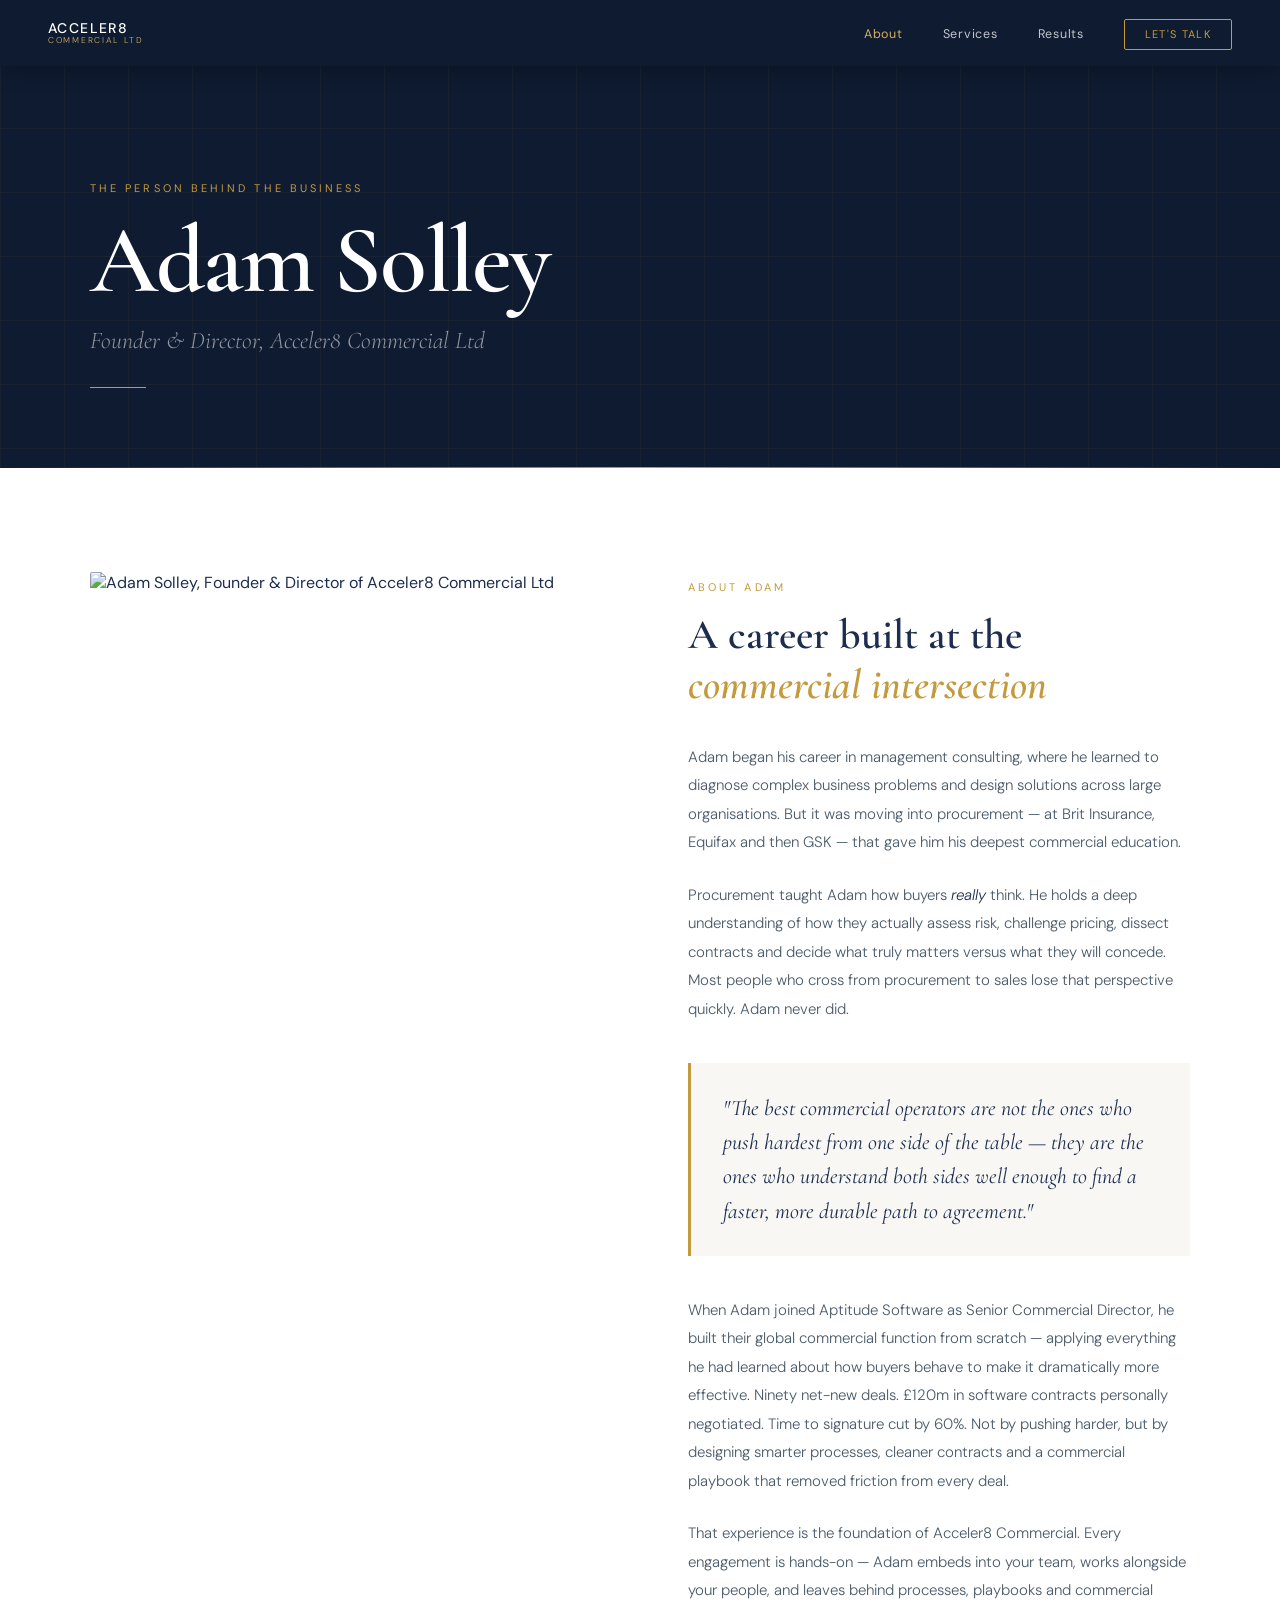
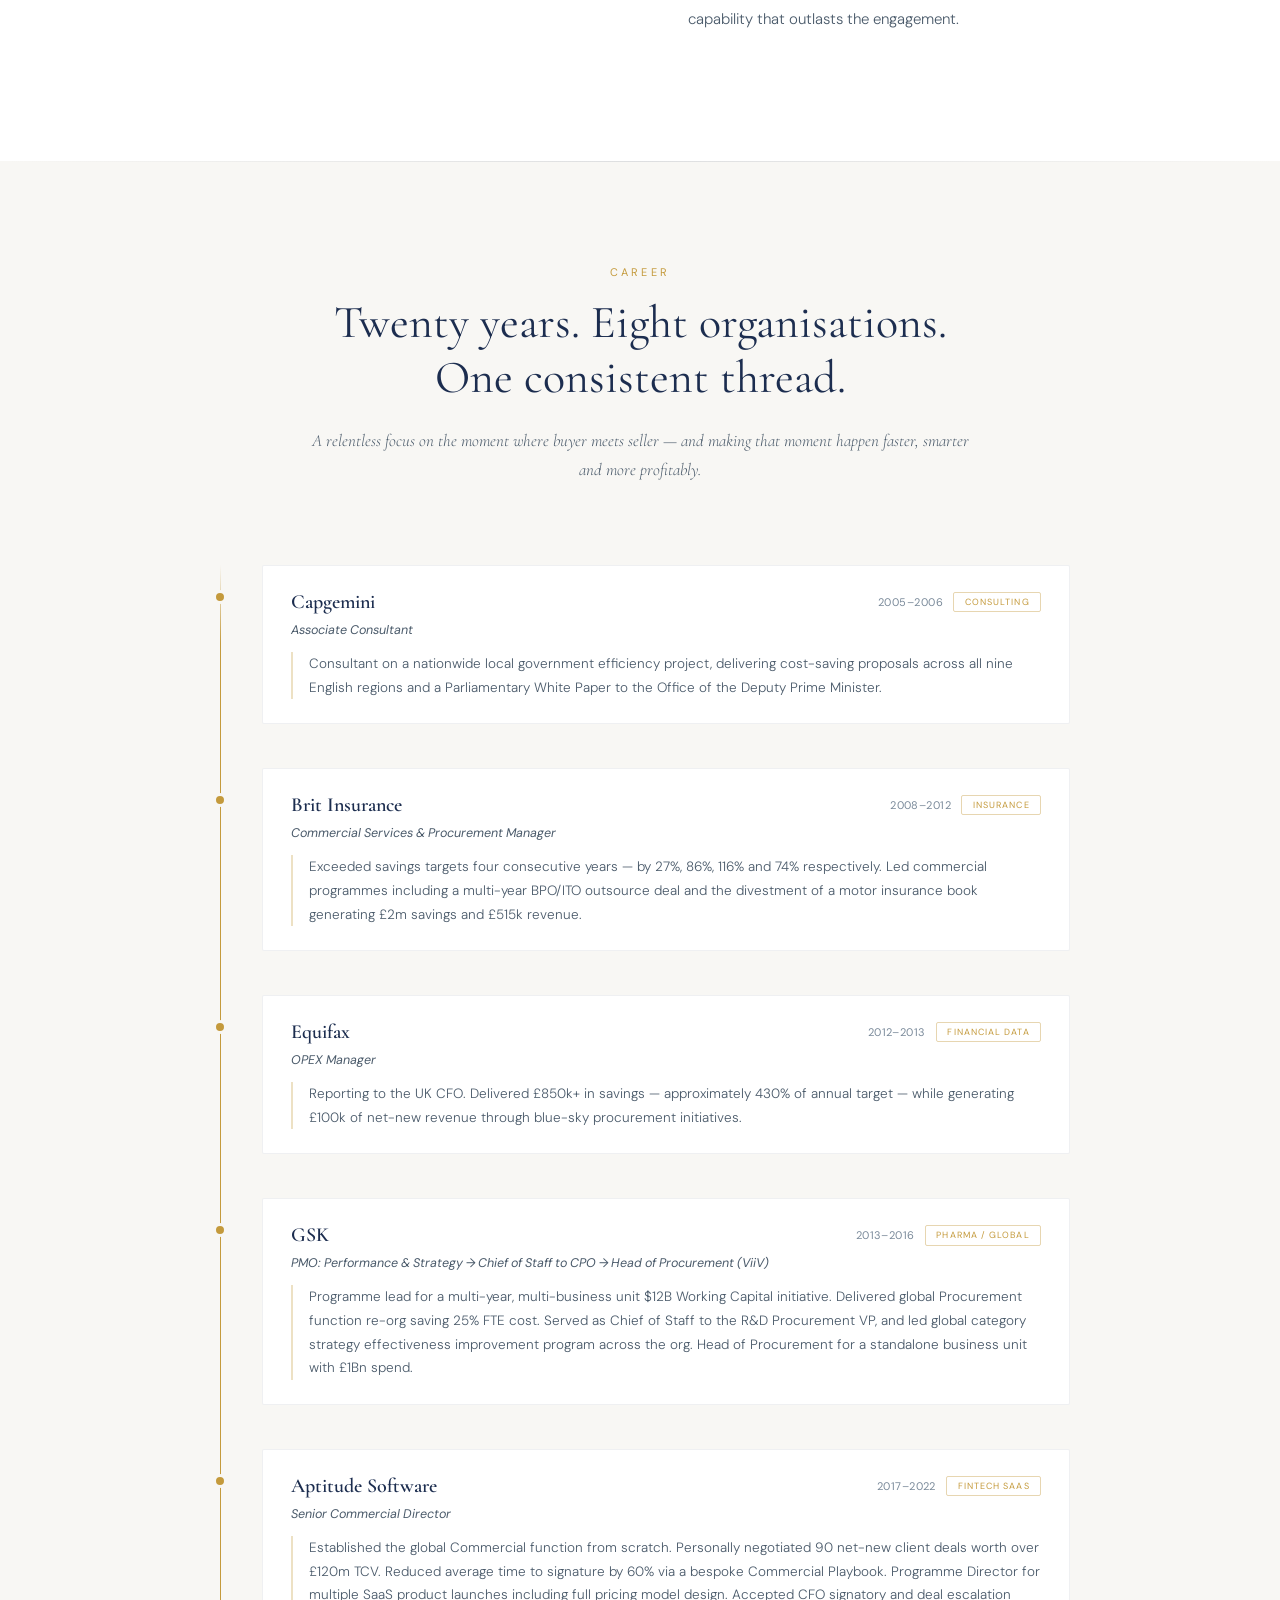
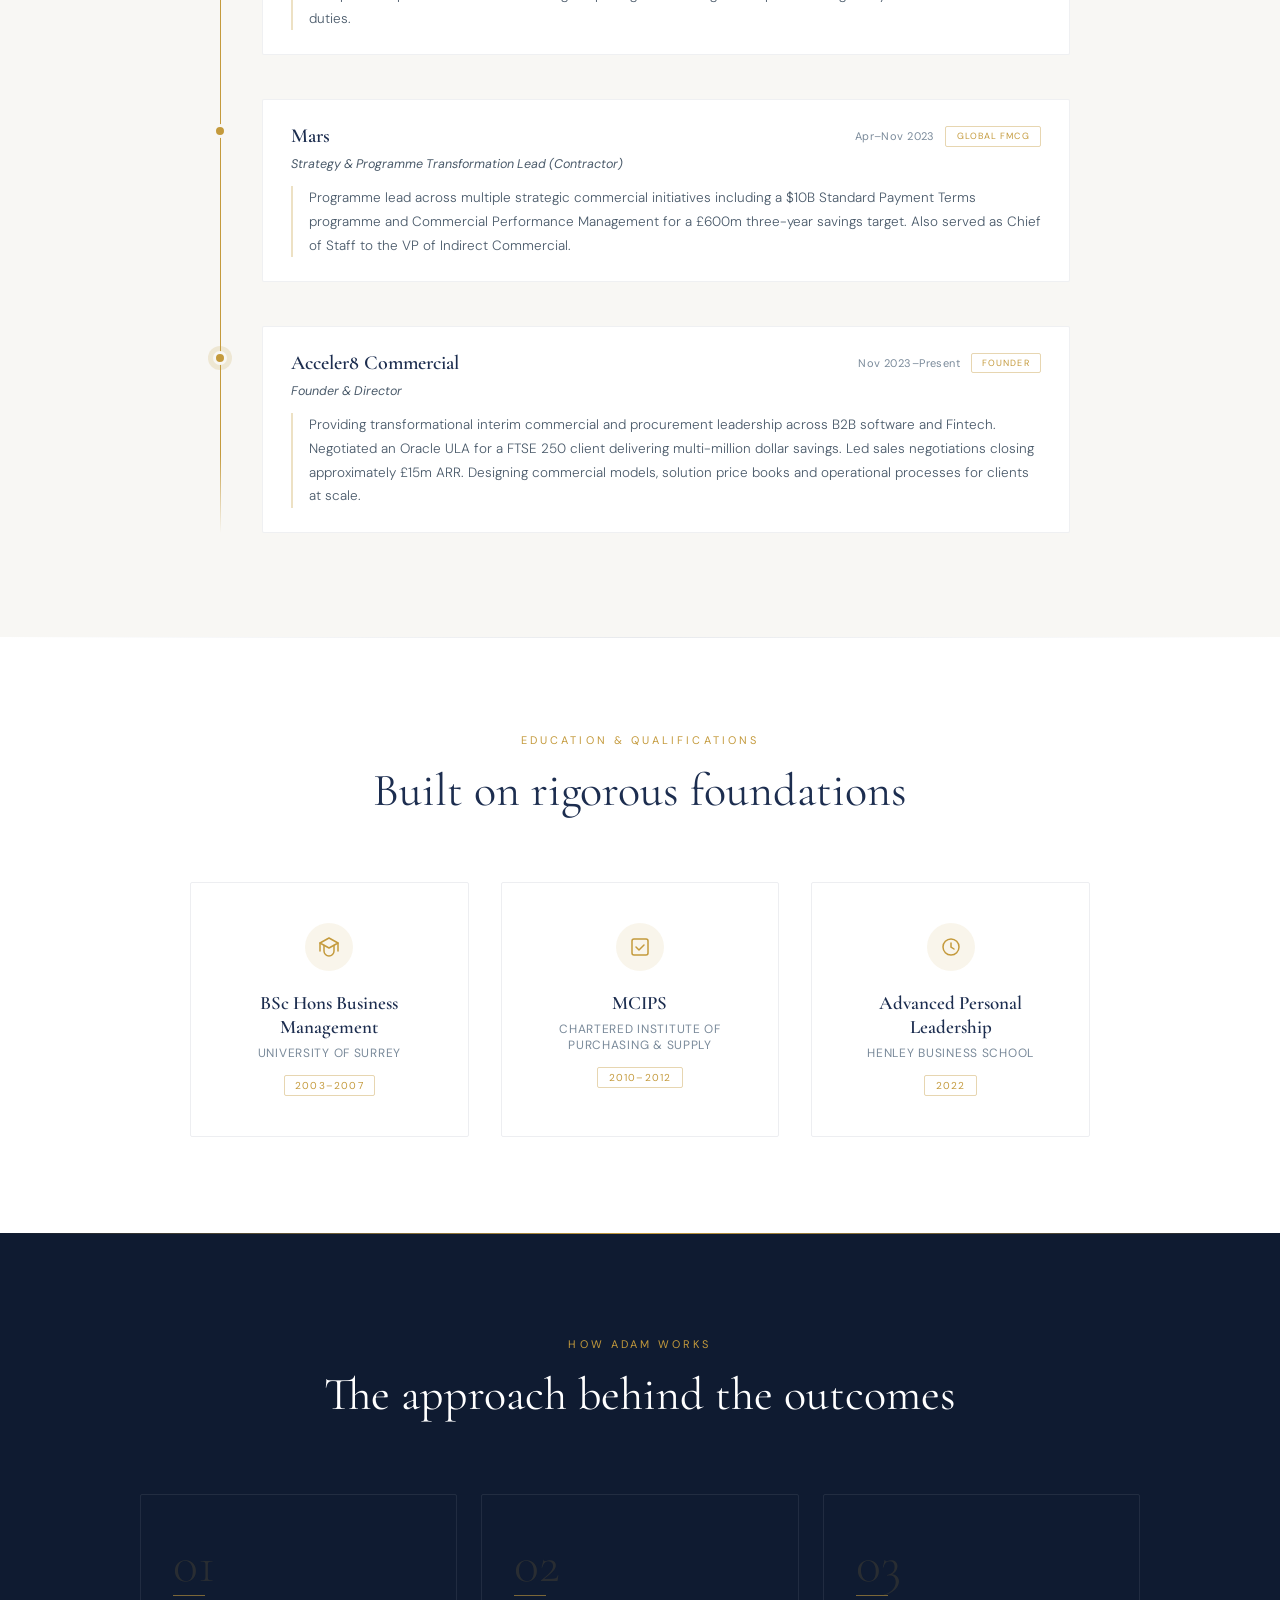
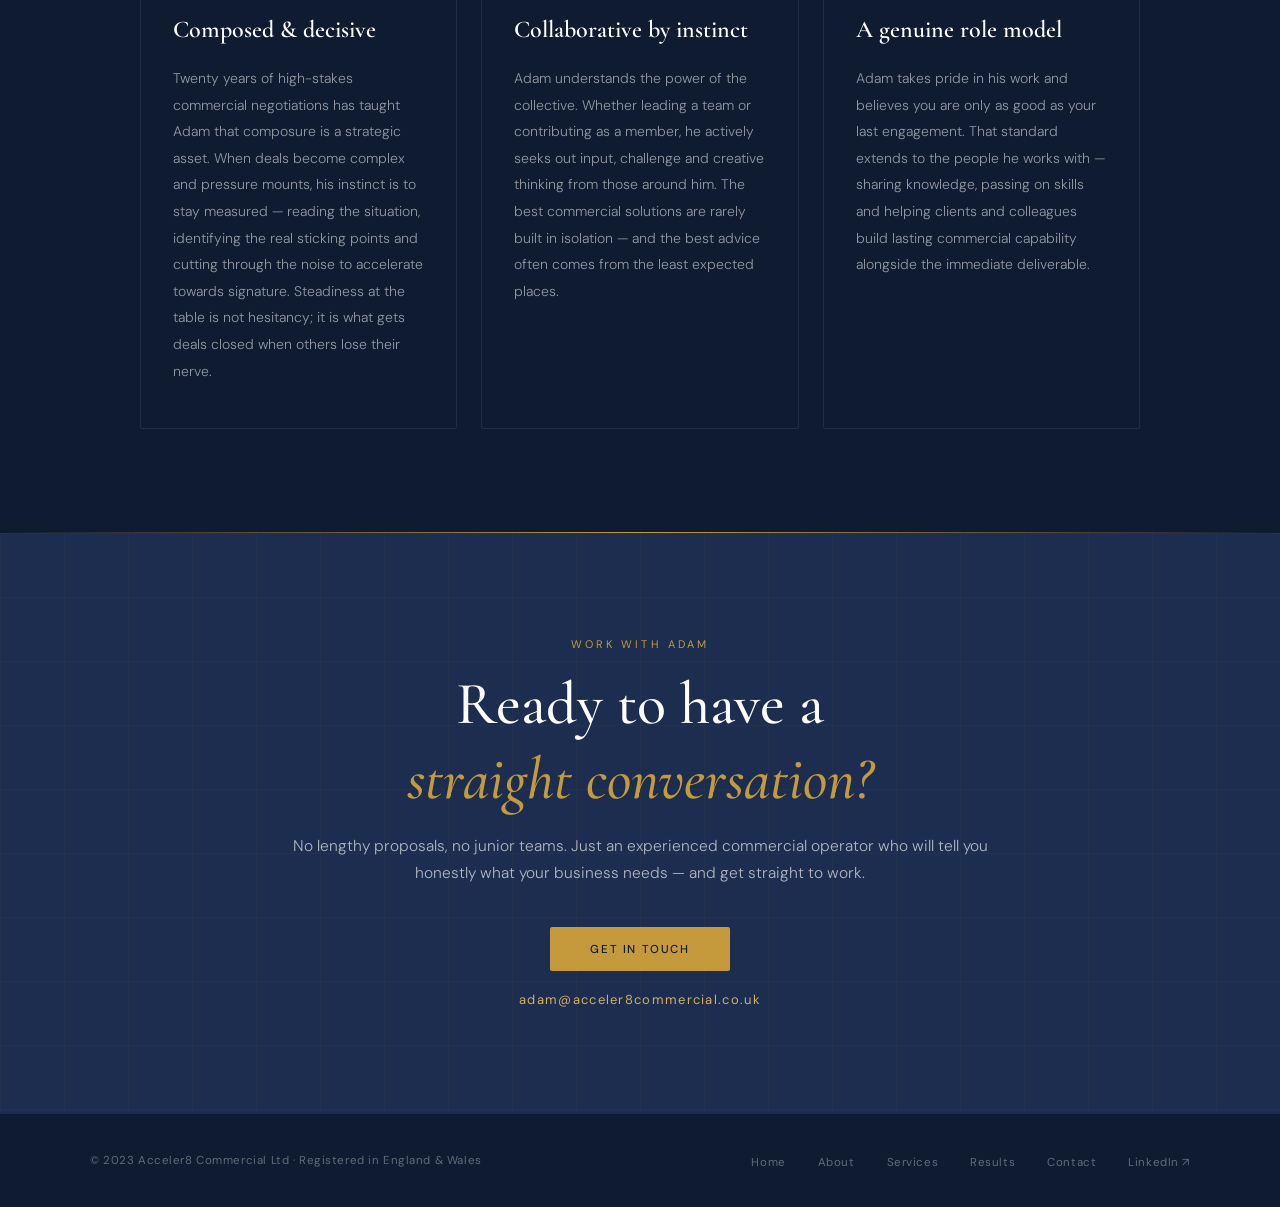
==== about.html @ 42abe29d "Rename about[1].html to about.html" ====
<!DOCTYPE html>
<html lang="en">
<head>
<meta charset="UTF-8">
<meta name="viewport" content="width=device-width, initial-scale=1.0">
<title>About — Acceler8 Commercial Ltd</title>
<link href="https://fonts.googleapis.com/css2?family=Cormorant+Garamond:ital,wght@0,300;0,400;0,500;0,600;0,700;1,300;1,400;1,600&family=DM+Sans:opsz,wght@9..40,300;9..40,400;9..40,500&display=swap" rel="stylesheet">
<style>
*,*::before,*::after{box-sizing:border-box;margin:0;padding:0}
:root{--navy:#1C2D4F;--navy-deep:#0F1B31;--gold:#C49A3C;--gold-light:#D4AF62;--cream:#F8F7F4;--text-mid:#4A5A6A;--text-light:#7A8A9A;}
html{scroll-behavior:smooth}
body{font-family:'DM Sans',sans-serif;background:var(--cream);color:var(--navy);overflow-x:hidden}
nav{position:fixed;top:0;left:0;right:0;z-index:100;padding:1.25rem 3rem;display:flex;align-items:center;justify-content:space-between;background:var(--navy-deep);box-shadow:0 1px 24px rgba(0,0,0,.35)}
.nav-logo{display:flex;align-items:center;gap:10px;text-decoration:none}
.nav-logo-text{display:flex;flex-direction:column;line-height:1.15}
.nav-logo-main{font-size:14px;font-weight:500;color:#fff;letter-spacing:.1em;text-transform:uppercase}
.nav-logo-sub{font-size:8.5px;font-weight:300;color:var(--gold-light);letter-spacing:.2em;text-transform:uppercase}
.nav-links{display:flex;align-items:center;gap:2.5rem;list-style:none}
.nav-links a{text-decoration:none;color:rgba(255,255,255,.75);font-size:12.5px;letter-spacing:.06em;transition:color .2s}
.nav-links a:hover,.nav-links a.active{color:var(--gold-light)}
.nav-cta{padding:.45rem 1.25rem;border:1px solid var(--gold);color:var(--gold)!important;border-radius:2px;font-size:11px!important;letter-spacing:.12em!important;text-transform:uppercase;transition:background .2s,color .2s!important}
.nav-cta:hover{background:var(--gold)!important;color:var(--navy-deep)!important}
.logo-svg{width:44px;height:44px}
#hero{min-height:52vh;background:var(--navy-deep);display:flex;align-items:flex-end;padding:7rem 3rem 5rem;position:relative;overflow:hidden}
#hero::before{content:'';position:absolute;inset:0;background-image:linear-gradient(rgba(196,154,60,.05) 1px,transparent 1px),linear-gradient(90deg,rgba(196,154,60,.05) 1px,transparent 1px);background-size:64px 64px}
#hero::after{content:'';position:absolute;bottom:0;left:0;right:0;height:1px;background:linear-gradient(90deg,transparent,var(--gold),transparent)}
.hero-inner{max-width:1100px;margin:0 auto;width:100%;position:relative;z-index:1}
.hero-eyebrow{font-size:11px;letter-spacing:.28em;text-transform:uppercase;color:var(--gold);margin-bottom:1.25rem;display:block;opacity:0;animation:fadeUp .7s .2s ease forwards}
.hero-name{font-family:'Cormorant Garamond',serif;font-size:clamp(52px,8vw,96px);font-weight:600;line-height:.95;color:#fff;letter-spacing:-.02em;margin-bottom:1.25rem;opacity:0;animation:fadeUp .7s .35s ease forwards;white-space:nowrap}
.hero-title{font-family:'Cormorant Garamond',serif;font-size:clamp(18px,2.2vw,24px);font-weight:300;font-style:italic;color:rgba(255,255,255,.55);opacity:0;animation:fadeUp .7s .5s ease forwards}
.hero-rule{width:56px;height:1px;background:var(--gold);margin-top:2rem;opacity:0;animation:fadeUp .7s .65s ease forwards}
#story{background:#fff;padding:6.5rem 3rem}
.story-wrap{max-width:1100px;margin:0 auto;display:grid;grid-template-columns:1fr 1fr;gap:6rem;align-items:start}
.photo-block{position:sticky;top:7rem}
.photo-placeholder{width:100%;aspect-ratio:3/4;background:var(--navy);border-radius:2px;display:flex;flex-direction:column;align-items:center;justify-content:center;gap:1rem;position:relative;overflow:hidden}
.photo-placeholder::before{content:'';position:absolute;inset:0;background-image:linear-gradient(rgba(196,154,60,.06) 1px,transparent 1px),linear-gradient(90deg,rgba(196,154,60,.06) 1px,transparent 1px);background-size:32px 32px}
.photo-icon{width:72px;height:72px;border-radius:50%;border:2px solid rgba(196,154,60,.4);display:flex;align-items:center;justify-content:center;position:relative;z-index:1}
.photo-icon svg{opacity:.5}
.photo-label{font-size:11px;letter-spacing:.2em;text-transform:uppercase;color:rgba(255,255,255,.3);position:relative;z-index:1}
.photo-caption{position:absolute;bottom:1.5rem;left:1.5rem;right:1.5rem;z-index:1}
.photo-caption-name{font-family:'Cormorant Garamond',serif;font-size:20px;font-weight:600;color:rgba(255,255,255,.8);display:block}
.photo-caption-role{font-size:10px;letter-spacing:.18em;text-transform:uppercase;color:var(--gold-light);opacity:.7}
.story-content{padding-top:.5rem}
.section-eye{display:block;font-size:11px;font-weight:400;letter-spacing:.28em;text-transform:uppercase;color:var(--gold);margin-bottom:1rem}
.story-h{font-family:'Cormorant Garamond',serif;font-size:clamp(28px,3.5vw,42px);font-weight:600;color:var(--navy);line-height:1.2;margin-bottom:2rem}
.story-h em{font-style:italic;color:var(--gold)}
.story-p{font-size:15px;line-height:1.9;color:var(--text-mid);font-weight:300;margin-bottom:1.5rem}
.story-p strong{color:var(--navy);font-weight:500}
.story-p em{color:var(--navy);font-style:italic}
.story-pull{margin:2.5rem 0;padding:1.75rem 2rem;border-left:3px solid var(--gold);background:var(--cream)}
.story-pull p{font-family:'Cormorant Garamond',serif;font-size:22px;font-weight:400;font-style:italic;color:var(--navy);line-height:1.55}
#timeline{background:var(--cream);padding:6.5rem 3rem;position:relative}
#timeline::before{content:'';position:absolute;top:0;left:0;right:0;height:1px;background:linear-gradient(90deg,transparent,rgba(28,45,79,.12),transparent)}
.timeline-header{text-align:center;max-width:680px;margin:0 auto 5rem}
.section-h-dark{font-family:'Cormorant Garamond',serif;font-size:clamp(28px,4vw,46px);font-weight:400;color:var(--navy);line-height:1.2;margin-top:.5rem}
.timeline-sub{font-size:17px;font-weight:300;color:var(--text-mid);line-height:1.75;margin-top:1.25rem;font-family:'Cormorant Garamond',serif;font-style:italic}
.timeline-wrap{max-width:860px;margin:0 auto;position:relative}
.timeline-line{position:absolute;left:10px;top:0;bottom:0;width:1px;background:linear-gradient(to bottom,transparent,var(--gold) 5%,var(--gold) 95%,transparent)}
.tl-entry{display:flex;gap:2rem;margin-bottom:2.75rem;position:relative}
.tl-entry:last-child{margin-bottom:0}
.tl-left{flex-shrink:0;width:20px;display:flex;align-items:flex-start;justify-content:center;padding-top:1.55rem}
.tl-dot{width:14px;height:14px;border-radius:50%;background:var(--gold);border:3px solid var(--cream);z-index:1;position:relative;flex-shrink:0}
.tl-dot.current{box-shadow:0 0 0 5px rgba(196,154,60,.18)}
.tl-right{flex:1;background:#fff;padding:1.5rem 1.75rem;border-radius:2px;border:1px solid rgba(28,45,79,.07);transition:border-color .3s,transform .3s}
.tl-right:hover{border-color:rgba(196,154,60,.3);transform:translateX(4px)}
.tl-company{display:flex;align-items:center;justify-content:space-between;margin-bottom:.5rem;flex-wrap:wrap;gap:.5rem}
.tl-company-name{font-family:'Cormorant Garamond',serif;font-size:20px;font-weight:600;color:var(--navy)}
.tl-meta{display:flex;align-items:center;gap:.65rem;flex-wrap:wrap}
.tl-year{font-size:11px;color:var(--text-light);letter-spacing:.04em}
.tl-badge{font-size:9px;letter-spacing:.12em;text-transform:uppercase;color:var(--gold);border:1px solid rgba(196,154,60,.4);padding:.2rem .65rem;border-radius:2px}
.tl-role{font-size:12.5px;color:var(--text-mid);margin-bottom:.875rem;font-style:italic}
.tl-achievement{font-size:13.5px;line-height:1.75;color:var(--text-mid);font-weight:300;padding-left:1rem;border-left:2px solid rgba(196,154,60,.3)}
#credentials{background:#fff;padding:6rem 3rem;position:relative}
#credentials::before{content:'';position:absolute;top:0;left:0;right:0;height:1px;background:linear-gradient(90deg,transparent,rgba(28,45,79,.1),transparent)}
.creds-header{text-align:center;margin-bottom:4rem}
.creds-grid{max-width:900px;margin:0 auto;display:grid;grid-template-columns:repeat(3,1fr);gap:2rem}
.cred-card{text-align:center;padding:2.5rem 1.75rem;border:1px solid rgba(28,45,79,.08);border-radius:2px;transition:border-color .3s,transform .3s}
.cred-card:hover{border-color:rgba(196,154,60,.3);transform:translateY(-3px)}
.cred-icon{width:48px;height:48px;border-radius:50%;background:rgba(196,154,60,.1);display:flex;align-items:center;justify-content:center;margin:0 auto 1.25rem}
.cred-qual{font-family:'Cormorant Garamond',serif;font-size:19px;font-weight:600;color:var(--navy);margin-bottom:.4rem;line-height:1.25}
.cred-inst{font-size:12px;letter-spacing:.06em;color:var(--text-light);text-transform:uppercase;margin-bottom:.75rem}
.cred-year{display:inline-block;font-size:10px;letter-spacing:.12em;color:var(--gold);border:1px solid rgba(196,154,60,.4);padding:.2rem .65rem;border-radius:2px;text-transform:uppercase}
#style{background:var(--navy-deep);padding:6.5rem 3rem;position:relative}
#style::before,#style::after{content:'';position:absolute;left:0;right:0;height:1px;background:linear-gradient(90deg,transparent,var(--gold),transparent)}
#style::before{top:0}#style::after{bottom:0}
.style-header{text-align:center;margin-bottom:4.5rem}
.section-h-light{font-family:'Cormorant Garamond',serif;font-size:clamp(28px,4vw,46px);font-weight:400;color:#fff;line-height:1.2;margin-top:.5rem}
.style-grid{max-width:1000px;margin:0 auto;display:grid;grid-template-columns:repeat(3,1fr);gap:1.5rem}
.style-card{padding:2.75rem 2rem;border:1px solid rgba(255,255,255,.08);border-radius:2px;transition:border-color .3s,background .3s}
.style-card:hover{border-color:rgba(196,154,60,.3);background:rgba(255,255,255,.02)}
.style-num{font-family:'Cormorant Garamond',serif;font-size:52px;font-weight:300;color:rgba(196,154,60,.15);line-height:1;margin-bottom:.25rem}
.style-title{font-family:'Cormorant Garamond',serif;font-size:24px;font-weight:600;color:#fff;margin-bottom:1.25rem;line-height:1.2}
.style-body{font-size:14px;line-height:1.9;color:rgba(255,255,255,.55);font-weight:300}
.style-rule{width:32px;height:1px;background:var(--gold);margin-bottom:1.25rem;opacity:.6}
#cta{background:var(--navy);padding:6.5rem 3rem;text-align:center;position:relative;overflow:hidden}
#cta::before{content:'';position:absolute;inset:0;background-image:linear-gradient(rgba(196,154,60,.04) 1px,transparent 1px),linear-gradient(90deg,rgba(196,154,60,.04) 1px,transparent 1px);background-size:64px 64px}
.cta-inner{position:relative;z-index:1;max-width:700px;margin:0 auto}
.cta-h{font-family:'Cormorant Garamond',serif;font-size:clamp(34px,5vw,60px);font-weight:500;color:#fff;line-height:1.25;margin-bottom:1rem}
.cta-h em{font-style:italic;color:var(--gold)}
.cta-p{font-size:15.5px;font-weight:300;color:rgba(255,255,255,.65);line-height:1.75;margin-bottom:2.5rem}
.btn-gold{display:inline-block;padding:.9rem 2.5rem;background:var(--gold);color:var(--navy-deep);text-decoration:none;font-size:11.5px;font-weight:500;letter-spacing:.14em;text-transform:uppercase;border-radius:2px;transition:background .2s,transform .2s}
.btn-gold:hover{background:var(--gold-light);transform:translateY(-2px)}
.cta-email{display:inline-block;font-size:13px;letter-spacing:.1em;color:var(--gold-light);text-decoration:none;margin-top:1.25rem;transition:color .2s}
.cta-email:hover{color:#fff}
footer{background:var(--navy-deep);padding:2.25rem 3rem;border-top:1px solid rgba(255,255,255,.07)}
.footer-in{max-width:1100px;margin:0 auto;display:flex;align-items:center;justify-content:space-between;flex-wrap:wrap;gap:1rem}

/* Mobile Responsive */
@media(max-width:768px){
  nav{padding:1rem 1.5rem}
  .nav-logo-text{display:none}
  .nav-links{gap:1rem}
  .nav-links a{font-size:11px}
  .hero-inner{grid-template-columns:1fr;gap:2rem;padding:1.5rem}
  .hero-h{font-size:clamp(28px,5vw,48px)}
  .photo-block{position:static;margin-bottom:2rem}
  .story-section{padding:1.5rem}
  .story-h{font-size:24px}
  .story-p{font-size:14px;line-height:1.6}
  .timeline{padding:1.5rem}
  .tl-item{padding-left:1.5rem;margin-bottom:1.5rem}
  .tl-date{font-size:12px}
  .tl-company{font-size:16px}
  .tl-role{font-size:13px}
  .tl-achievement{font-size:13px}
  .style-grid{grid-template-columns:1fr;gap:2rem;padding:1.5rem}
  .style-item{padding:1.5rem}
  .style-h3{font-size:16px}
  .style-p{font-size:13px}
  .cta-inner{padding:2rem 1.5rem}
  .cta-h{font-size:clamp(24px,5vw,42px)}
  .cta-p{font-size:14px}
  .btn-gold{padding:0.9rem 1.8rem;font-size:12px}
}
.footer-copy{font-size:11.5px;color:rgba(255,255,255,.35);letter-spacing:.05em}
.footer-links{display:flex;gap:2rem;list-style:none}
.footer-links a{font-size:11.5px;color:rgba(255,255,255,.35);text-decoration:none;letter-spacing:.05em;transition:color .2s}
.footer-links a:hover{color:var(--gold-light)}
@keyframes fadeUp{from{opacity:0;transform:translateY(22px)}to{opacity:1;transform:translateY(0)}}
.reveal{opacity:0;transform:translateY(26px);transition:opacity .75s ease,transform .75s ease}
.reveal.in{opacity:1;transform:translateY(0)}
.d1{transition-delay:.1s}.d2{transition-delay:.2s}.d3{transition-delay:.3s}.d4{transition-delay:.4s}
</style>
</head>
<body>
<nav>
  <a href="index.html" class="nav-logo">
    
    <span class="nav-logo-text">
      <span class="nav-logo-main">Acceler8</span>
      <span class="nav-logo-sub">Commercial Ltd</span>
    </span>
  </a>
  <ul class="nav-links">
    <li><a href="about.html" class="active">About</a></li>
    <li><a href="services.html">Services</a></li>
    <li><a href="results.html">Results</a></li>
    <li><a href="contact.html" class="nav-cta">Let's Talk</a></li>
  </ul>
</nav>

<section id="hero">
  <div class="hero-inner">
    <span class="hero-eyebrow">The person behind the business</span>
    <h1 class="hero-name">Adam Solley</h1>
    <p class="hero-title">Founder &amp; Director, Acceler8 Commercial Ltd</p>
    <div class="hero-rule"></div>
  </div>
</section>

<section id="story">
  <div class="story-wrap">
    <div class="photo-block reveal">
      <img src="adam-solley-headshot.jpg" alt="Adam Solley, Founder & Director of Acceler8 Commercial Ltd" style="width:100%;aspect-ratio:3/4;object-fit:cover;border-radius:2px;display:block;">
    </div>
    <div class="story-content">
      <span class="section-eye reveal">About Adam</span>
      <h2 class="story-h reveal d1">A career built at the<br><em>commercial intersection</em></h2>
      <p class="story-p reveal d2">Adam began his career in management consulting, where he learned to diagnose complex business problems and design solutions across large organisations. But it was moving into procurement — at Brit Insurance, Equifax and then GSK — that gave him his deepest commercial education.</p>
      <p class="story-p reveal d2">Procurement taught Adam how buyers <em>really</em> think. He holds a deep understanding of how they actually assess risk, challenge pricing, dissect contracts and decide what truly matters versus what they will concede. Most people who cross from procurement to sales lose that perspective quickly. Adam never did.</p>
      <div class="story-pull reveal d3">
        <p>"The best commercial operators are not the ones who push hardest from one side of the table — they are the ones who understand both sides well enough to find a faster, more durable path to agreement."</p>
      </div>
      <p class="story-p reveal d3">When Adam joined Aptitude Software as Senior Commercial Director, he built their global commercial function from scratch — applying everything he had learned about how buyers behave to make it dramatically more effective. Ninety net-new deals. £120m in software contracts personally negotiated. Time to signature cut by 60%. Not by pushing harder, but by designing smarter processes, cleaner contracts and a commercial playbook that removed friction from every deal.</p>
      <p class="story-p reveal d3">That experience is the foundation of Acceler8 Commercial. Every engagement is hands-on — Adam embeds into your team, works alongside your people, and leaves behind processes, playbooks and commercial capability that outlasts the engagement.</p>
    </div>
  </div>
</section>

<section id="timeline">
  <div class="timeline-header">
    <span class="section-eye reveal">Career</span>
    <h2 class="section-h-dark reveal d1">Twenty years. Eight organisations.<br>One consistent thread.</h2>
    <p class="timeline-sub reveal d2">A relentless focus on the moment where buyer meets seller — and making that moment happen faster, smarter and more profitably.</p>
  </div>
  <div class="timeline-wrap">
    <div class="timeline-line"></div>

    <div class="tl-entry reveal">
      <div class="tl-left"><div class="tl-dot"></div></div>
      <div class="tl-right">
        <div class="tl-company"><span class="tl-company-name">Capgemini</span><div class="tl-meta"><span class="tl-year">2005–2006</span><span class="tl-badge">Consulting</span></div></div>
        <p class="tl-role">Associate Consultant</p>
        <p class="tl-achievement">Consultant on a nationwide local government efficiency project, delivering cost-saving proposals across all nine English regions and a Parliamentary White Paper to the Office of the Deputy Prime Minister.</p>
      </div>
    </div>

    <div class="tl-entry reveal d1">
      <div class="tl-left"><div class="tl-dot"></div></div>
      <div class="tl-right">
        <div class="tl-company"><span class="tl-company-name">Brit Insurance</span><div class="tl-meta"><span class="tl-year">2008–2012</span><span class="tl-badge">Insurance</span></div></div>
        <p class="tl-role">Commercial Services &amp; Procurement Manager</p>
        <p class="tl-achievement">Exceeded savings targets four consecutive years — by 27%, 86%, 116% and 74% respectively. Led commercial programmes including a multi-year BPO/ITO outsource deal and the divestment of a motor insurance book generating £2m savings and £515k revenue.</p>
      </div>
    </div>

    <div class="tl-entry reveal d2">
      <div class="tl-left"><div class="tl-dot"></div></div>
      <div class="tl-right">
        <div class="tl-company"><span class="tl-company-name">Equifax</span><div class="tl-meta"><span class="tl-year">2012–2013</span><span class="tl-badge">Financial Data</span></div></div>
        <p class="tl-role">OPEX Manager</p>
        <p class="tl-achievement">Reporting to the UK CFO. Delivered £850k+ in savings — approximately 430% of annual target — while generating £100k of net-new revenue through blue-sky procurement initiatives.</p>
      </div>
    </div>

    <div class="tl-entry reveal d1">
      <div class="tl-left"><div class="tl-dot"></div></div>
      <div class="tl-right">
        <div class="tl-company"><span class="tl-company-name">GSK</span><div class="tl-meta"><span class="tl-year">2013–2016</span><span class="tl-badge">Pharma / Global</span></div></div>
        <p class="tl-role">PMO: Performance &amp; Strategy → Chief of Staff to CPO → Head of Procurement (ViiV)</p>
        <p class="tl-achievement">Programme lead for a multi-year, multi-business unit $12B Working Capital initiative. Delivered global Procurement function re-org saving 25% FTE cost. Served as Chief of Staff to the R&amp;D Procurement VP, and led global category strategy effectiveness improvement program across the org. Head of Procurement for a standalone business unit with £1Bn spend.</p>
      </div>
    </div>

    <div class="tl-entry reveal d2">
      <div class="tl-left"><div class="tl-dot"></div></div>
      <div class="tl-right">
        <div class="tl-company"><span class="tl-company-name">Aptitude Software</span><div class="tl-meta"><span class="tl-year">2017–2022</span><span class="tl-badge">Fintech SaaS</span></div></div>
        <p class="tl-role">Senior Commercial Director</p>
        <p class="tl-achievement">Established the global Commercial function from scratch. Personally negotiated 90 net-new client deals worth over £120m TCV. Reduced average time to signature by 60% via a bespoke Commercial Playbook. Programme Director for multiple SaaS product launches including full pricing model design. Accepted CFO signatory and deal escalation duties.</p>
      </div>
    </div>

    <div class="tl-entry reveal d1">
      <div class="tl-left"><div class="tl-dot"></div></div>
      <div class="tl-right">
        <div class="tl-company"><span class="tl-company-name">Mars</span><div class="tl-meta"><span class="tl-year">Apr–Nov 2023</span><span class="tl-badge">Global FMCG</span></div></div>
        <p class="tl-role">Strategy &amp; Programme Transformation Lead (Contractor)</p>
        <p class="tl-achievement">Programme lead across multiple strategic commercial initiatives including a $10B Standard Payment Terms programme and Commercial Performance Management for a £600m three-year savings target. Also served as Chief of Staff to the VP of Indirect Commercial.</p>
      </div>
    </div>

    <div class="tl-entry reveal d2">
      <div class="tl-left"><div class="tl-dot current"></div></div>
      <div class="tl-right">
        <div class="tl-company"><span class="tl-company-name">Acceler8 Commercial</span><div class="tl-meta"><span class="tl-year">Nov 2023–Present</span><span class="tl-badge">Founder</span></div></div>
        <p class="tl-role">Founder &amp; Director</p>
        <p class="tl-achievement">Providing transformational interim commercial and procurement leadership across B2B software and Fintech. Negotiated an Oracle ULA for a FTSE 250 client delivering multi-million dollar savings. Led sales negotiations closing approximately £15m ARR. Designing commercial models, solution price books and operational processes for clients at scale.</p>
      </div>
    </div>

  </div>
</section>

<section id="credentials">
  <div class="creds-header">
    <span class="section-eye reveal">Education &amp; Qualifications</span>
    <h2 class="section-h-dark reveal d1">Built on rigorous foundations</h2>
  </div>
  <div class="creds-grid">
    <div class="cred-card reveal">
      <div class="cred-icon"><svg width="22" height="22" viewBox="0 0 22 22" fill="none"><path d="M11 2L2 7l9 5 9-5-9-5z" stroke="#C49A3C" stroke-width="1.5" stroke-linejoin="round"/><path d="M2 7v8M20 7v8" stroke="#C49A3C" stroke-width="1.5" stroke-linecap="round"/><path d="M6 9.5v5.5a5 5 0 0010 0V9.5" stroke="#C49A3C" stroke-width="1.5" stroke-linecap="round"/></svg></div>
      <p class="cred-qual">BSc Hons Business Management</p>
      <p class="cred-inst">University of Surrey</p>
      <span class="cred-year">2003–2007</span>
    </div>
    <div class="cred-card reveal d1">
      <div class="cred-icon"><svg width="22" height="22" viewBox="0 0 22 22" fill="none"><rect x="3" y="3" width="16" height="16" rx="2" stroke="#C49A3C" stroke-width="1.5"/><path d="M7 11l3 3 5-5" stroke="#C49A3C" stroke-width="1.5" stroke-linecap="round" stroke-linejoin="round"/></svg></div>
      <p class="cred-qual">MCIPS</p>
      <p class="cred-inst">Chartered Institute of Purchasing &amp; Supply</p>
      <span class="cred-year">2010–2012</span>
    </div>
    <div class="cred-card reveal d2">
      <div class="cred-icon"><svg width="22" height="22" viewBox="0 0 22 22" fill="none"><circle cx="11" cy="11" r="8" stroke="#C49A3C" stroke-width="1.5"/><path d="M11 7v4l3 2" stroke="#C49A3C" stroke-width="1.5" stroke-linecap="round"/></svg></div>
      <p class="cred-qual">Advanced Personal Leadership</p>
      <p class="cred-inst">Henley Business School</p>
      <span class="cred-year">2022</span>
    </div>
  </div>
</section>

<section id="style">
  <div class="style-header">
    <span class="section-eye reveal">How Adam works</span>
    <h2 class="section-h-light reveal d1">The approach behind the outcomes</h2>
  </div>
  <div class="style-grid">
    <div class="style-card reveal">
      <div class="style-num">01</div>
      <div class="style-rule"></div>
      <h3 class="style-title">Composed &amp; decisive</h3>
      <p class="style-body">Twenty years of high-stakes commercial negotiations has taught Adam that composure is a strategic asset. When deals become complex and pressure mounts, his instinct is to stay measured — reading the situation, identifying the real sticking points and cutting through the noise to accelerate towards signature. Steadiness at the table is not hesitancy; it is what gets deals closed when others lose their nerve.</p>
    </div>
    <div class="style-card reveal d1">
      <div class="style-num">02</div>
      <div class="style-rule"></div>
      <h3 class="style-title">Collaborative by instinct</h3>
      <p class="style-body">Adam understands the power of the collective. Whether leading a team or contributing as a member, he actively seeks out input, challenge and creative thinking from those around him. The best commercial solutions are rarely built in isolation — and the best advice often comes from the least expected places.</p>
    </div>
    <div class="style-card reveal d2">
      <div class="style-num">03</div>
      <div class="style-rule"></div>
      <h3 class="style-title">A genuine role model</h3>
      <p class="style-body">Adam takes pride in his work and believes you are only as good as your last engagement. That standard extends to the people he works with — sharing knowledge, passing on skills and helping clients and colleagues build lasting commercial capability alongside the immediate deliverable.</p>
    </div>
  </div>
</section>

<section id="cta">
  <div class="cta-inner">
    <span class="section-eye reveal">Work with Adam</span>
    <h2 class="cta-h reveal d1">Ready to have a<br><em>straight conversation?</em></h2>
    <p class="cta-p reveal d2">No lengthy proposals, no junior teams. Just an experienced commercial operator who will tell you honestly what your business needs — and get straight to work.</p>
    <a href="contact.html" class="btn-gold reveal d3">Get in Touch</a><br>
    <a href="mailto:adam@acceler8commercial.co.uk" class="cta-email reveal d4">adam@acceler8commercial.co.uk</a>
  </div>
</section>

<footer>
  <div class="footer-in">
    <span class="footer-copy">© 2023 Acceler8 Commercial Ltd · Registered in England &amp; Wales</span>
    <ul class="footer-links">
      <li><a href="index.html">Home</a></li>
      <li><a href="about.html">About</a></li>
      <li><a href="services.html">Services</a></li>
      <li><a href="results.html">Results</a></li>
      <li><a href="contact.html">Contact</a></li>
      <li><a href="https://www.linkedin.com/in/adamfsolley" target="_blank">LinkedIn ↗</a></li>
    </ul>
  </div>
</footer>

<script>
const reveals=document.querySelectorAll('.reveal');
const observer=new IntersectionObserver(entries=>{entries.forEach(e=>{if(e.isIntersecting){e.target.classList.add('in');observer.unobserve(e.target)}})},{threshold:0.1,rootMargin:'0px 0px -40px 0px'});
reveals.forEach(el=>observer.observe(el));
</script>
</body>
</html>
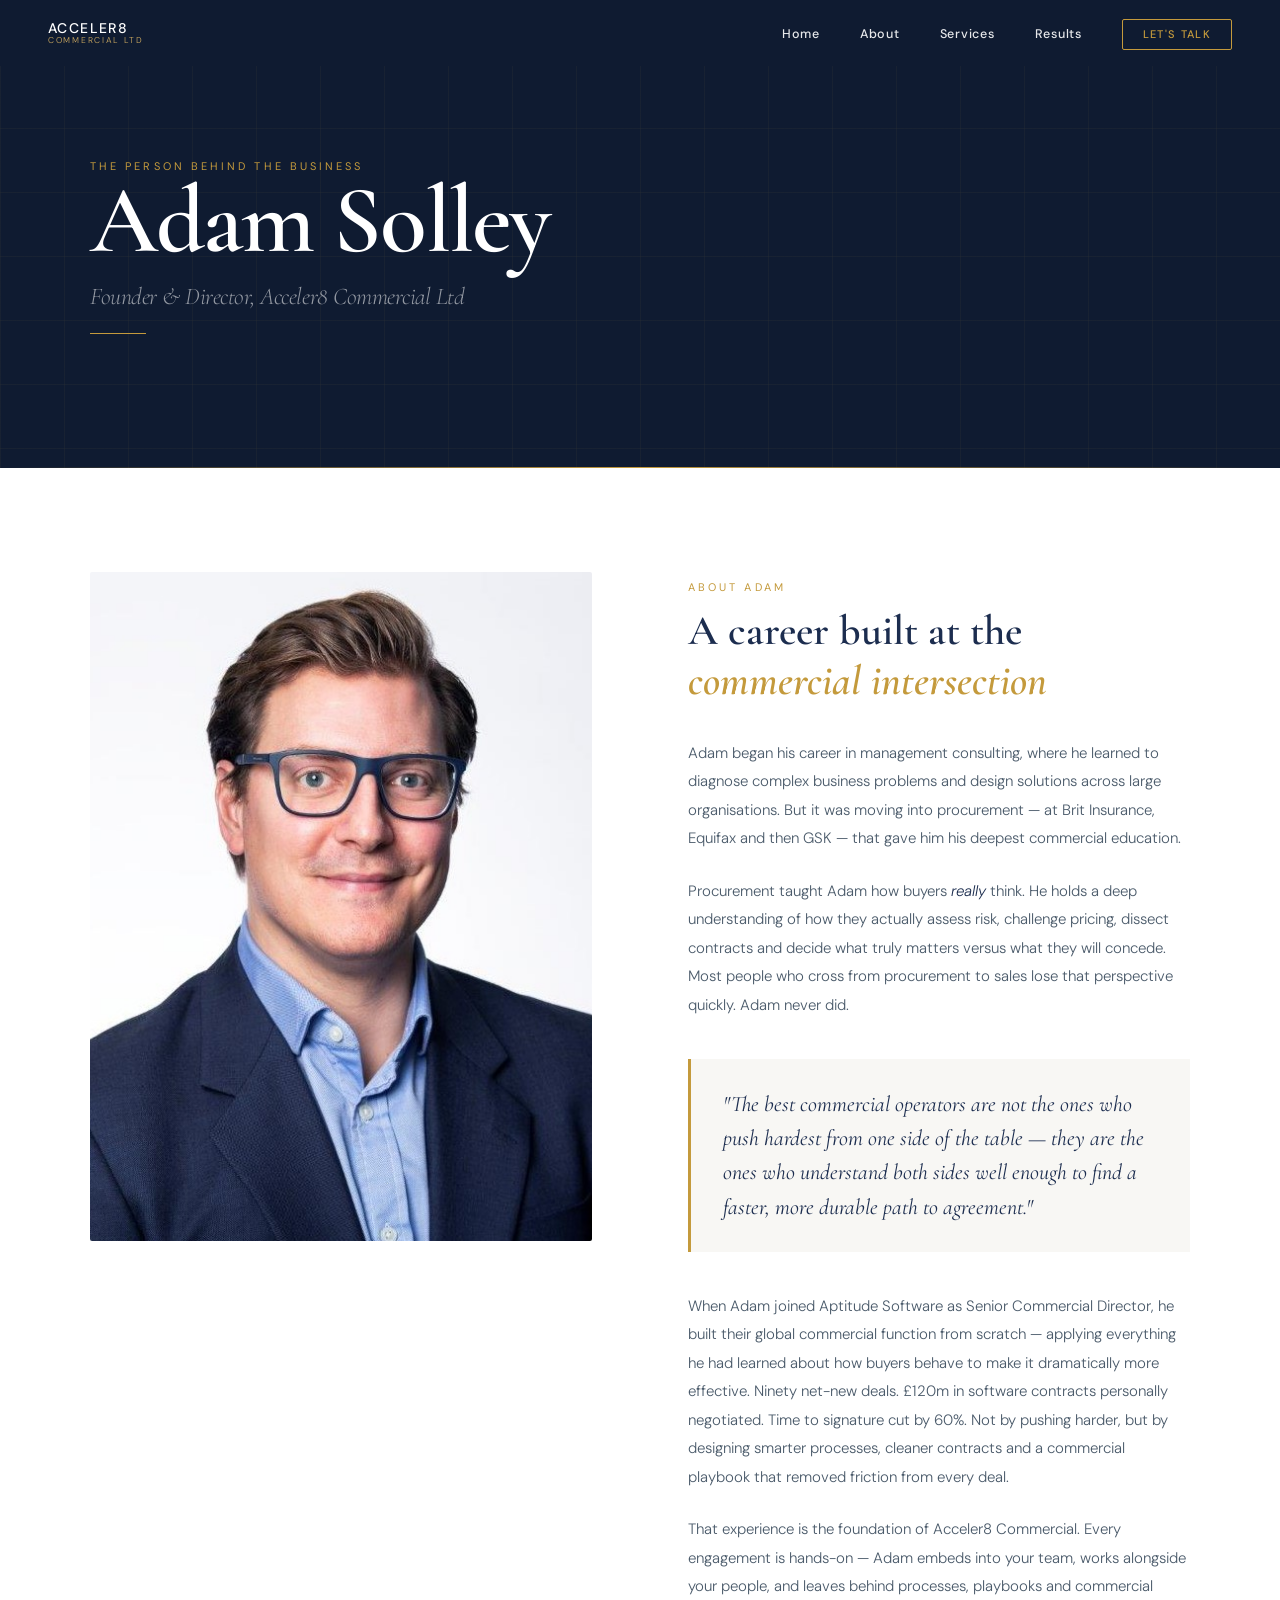
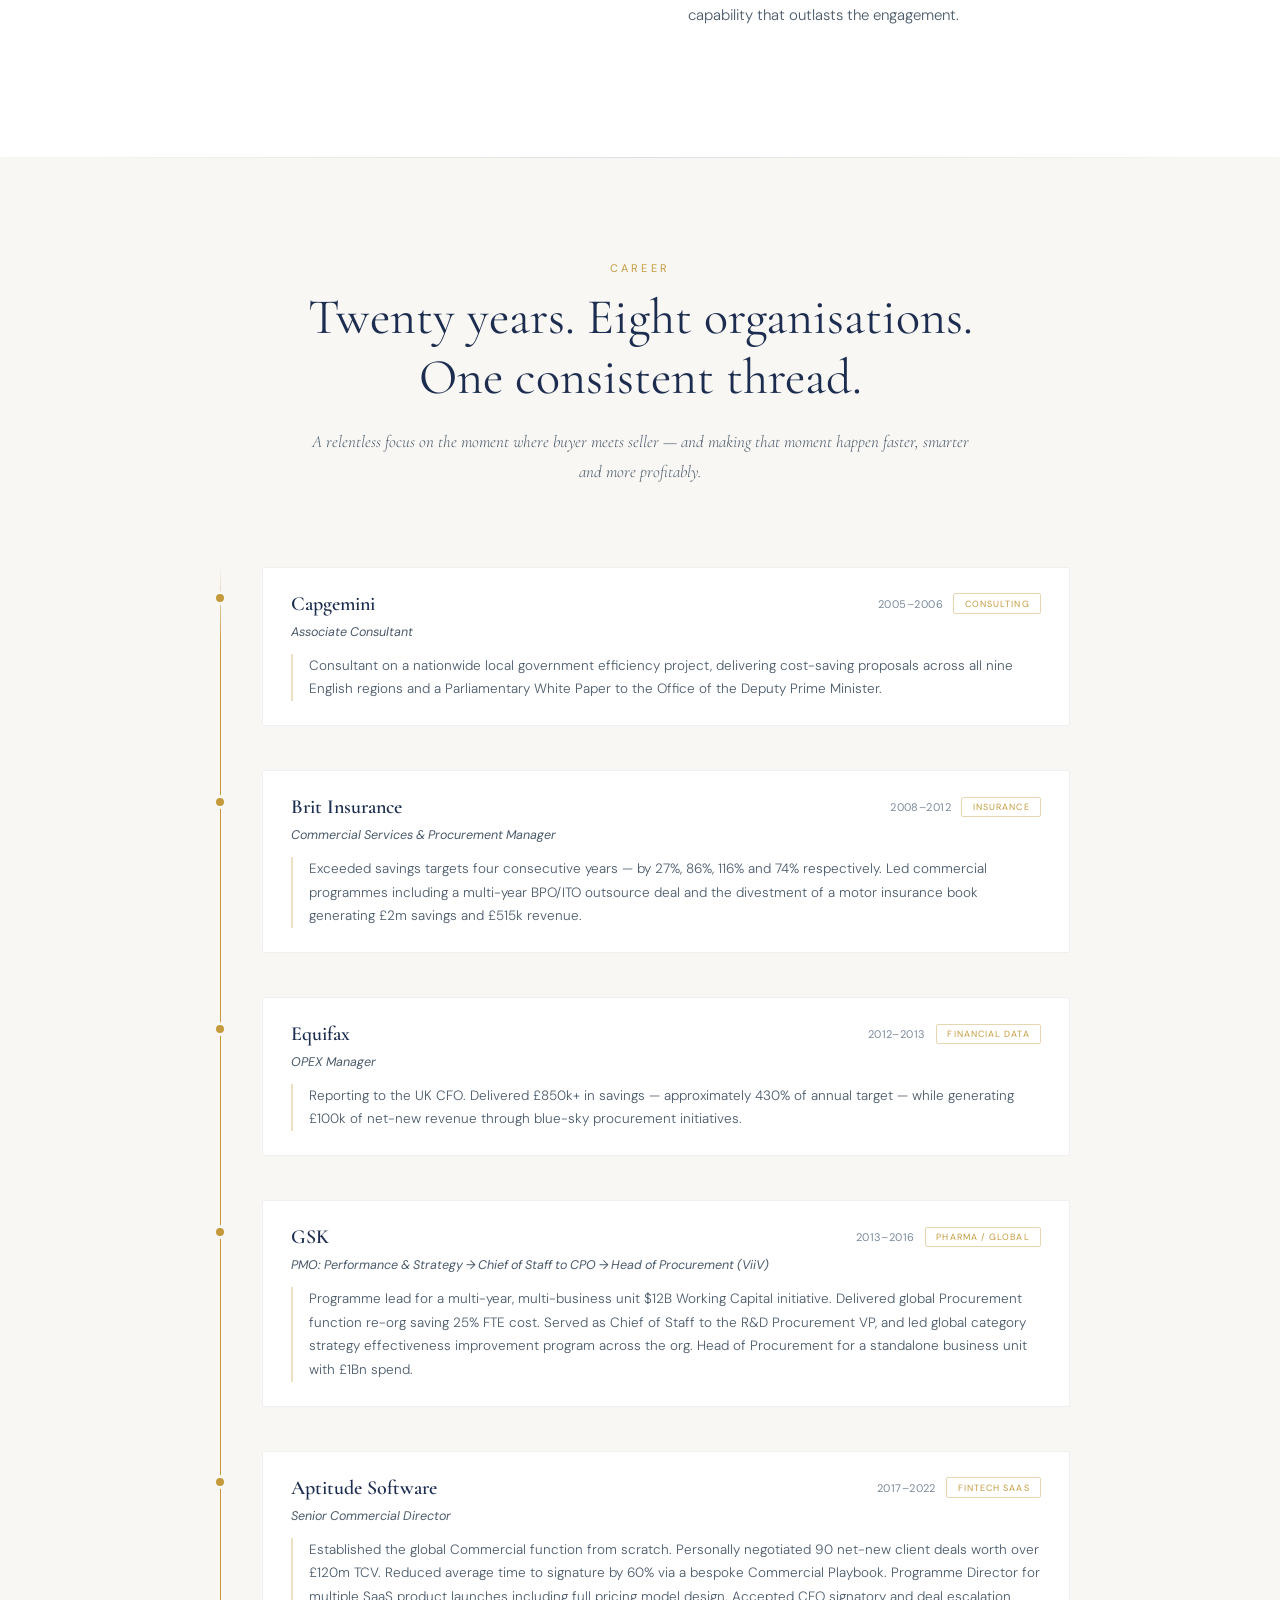
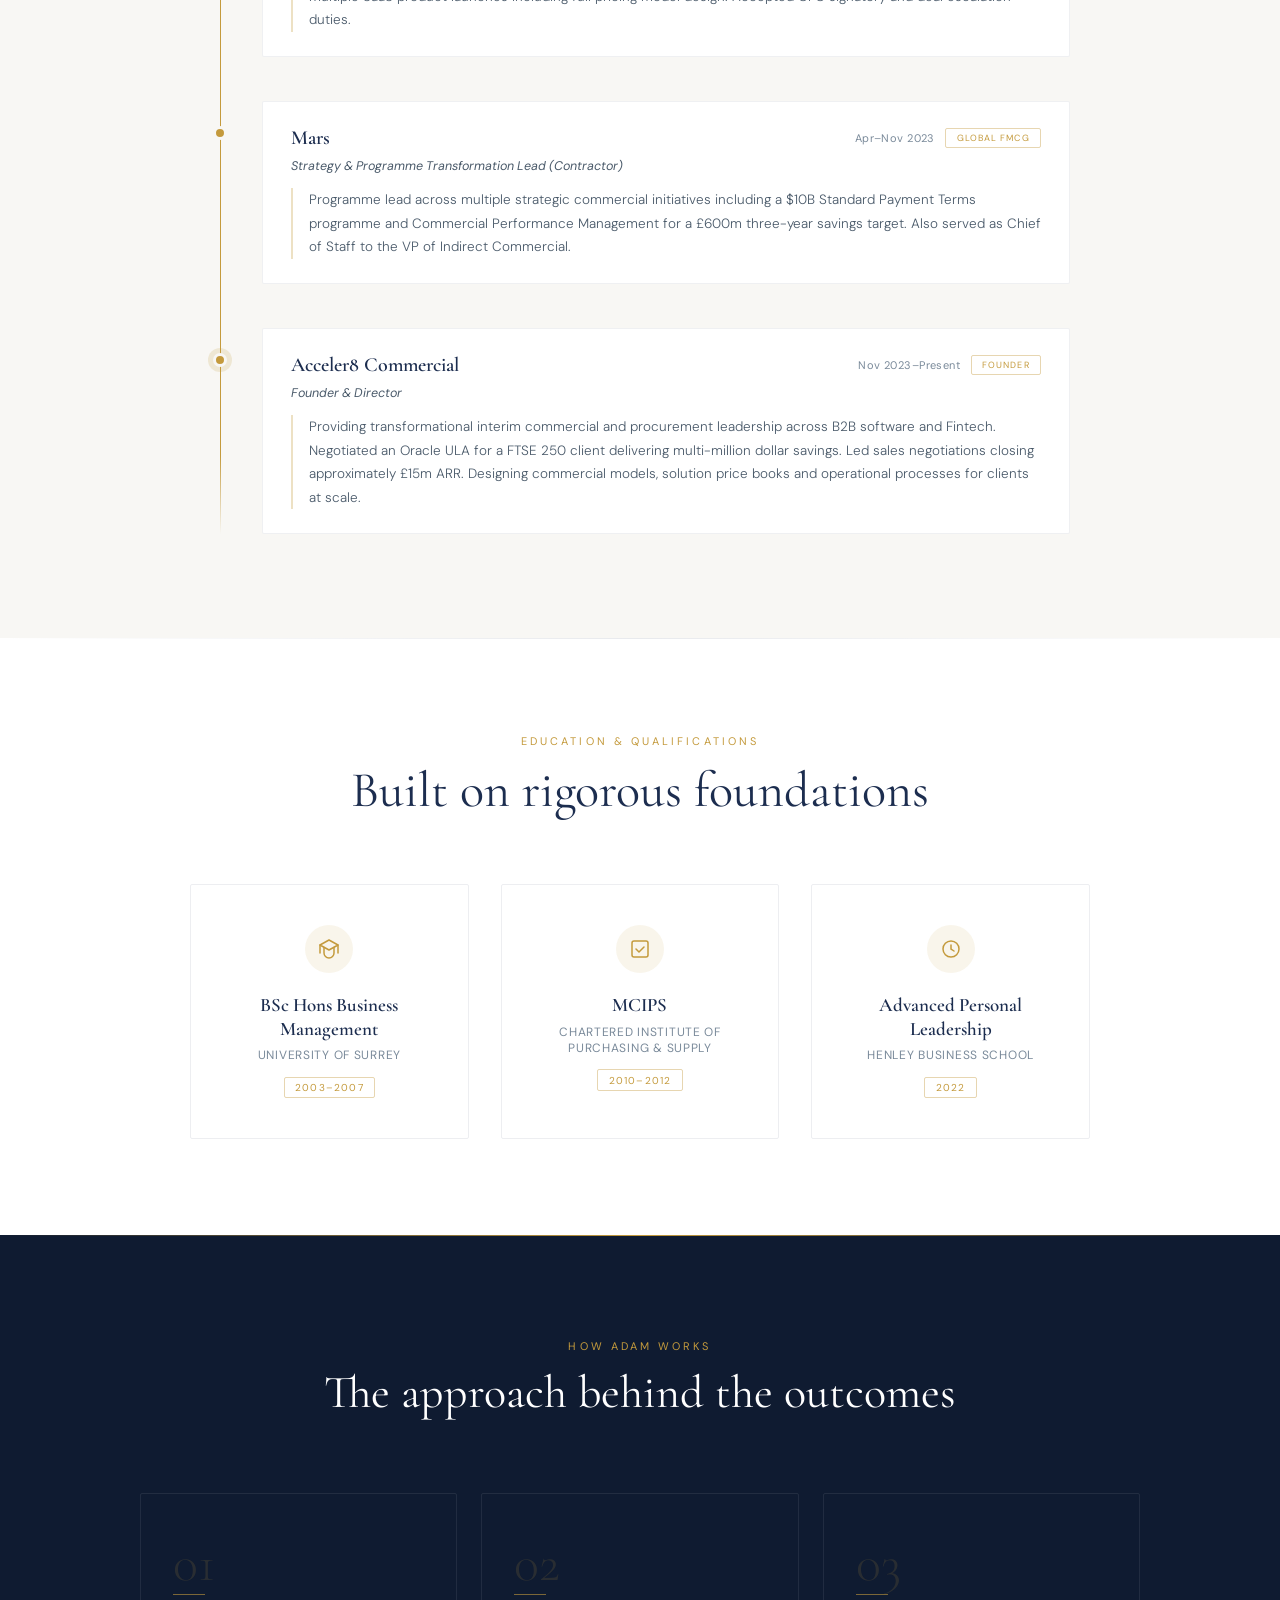
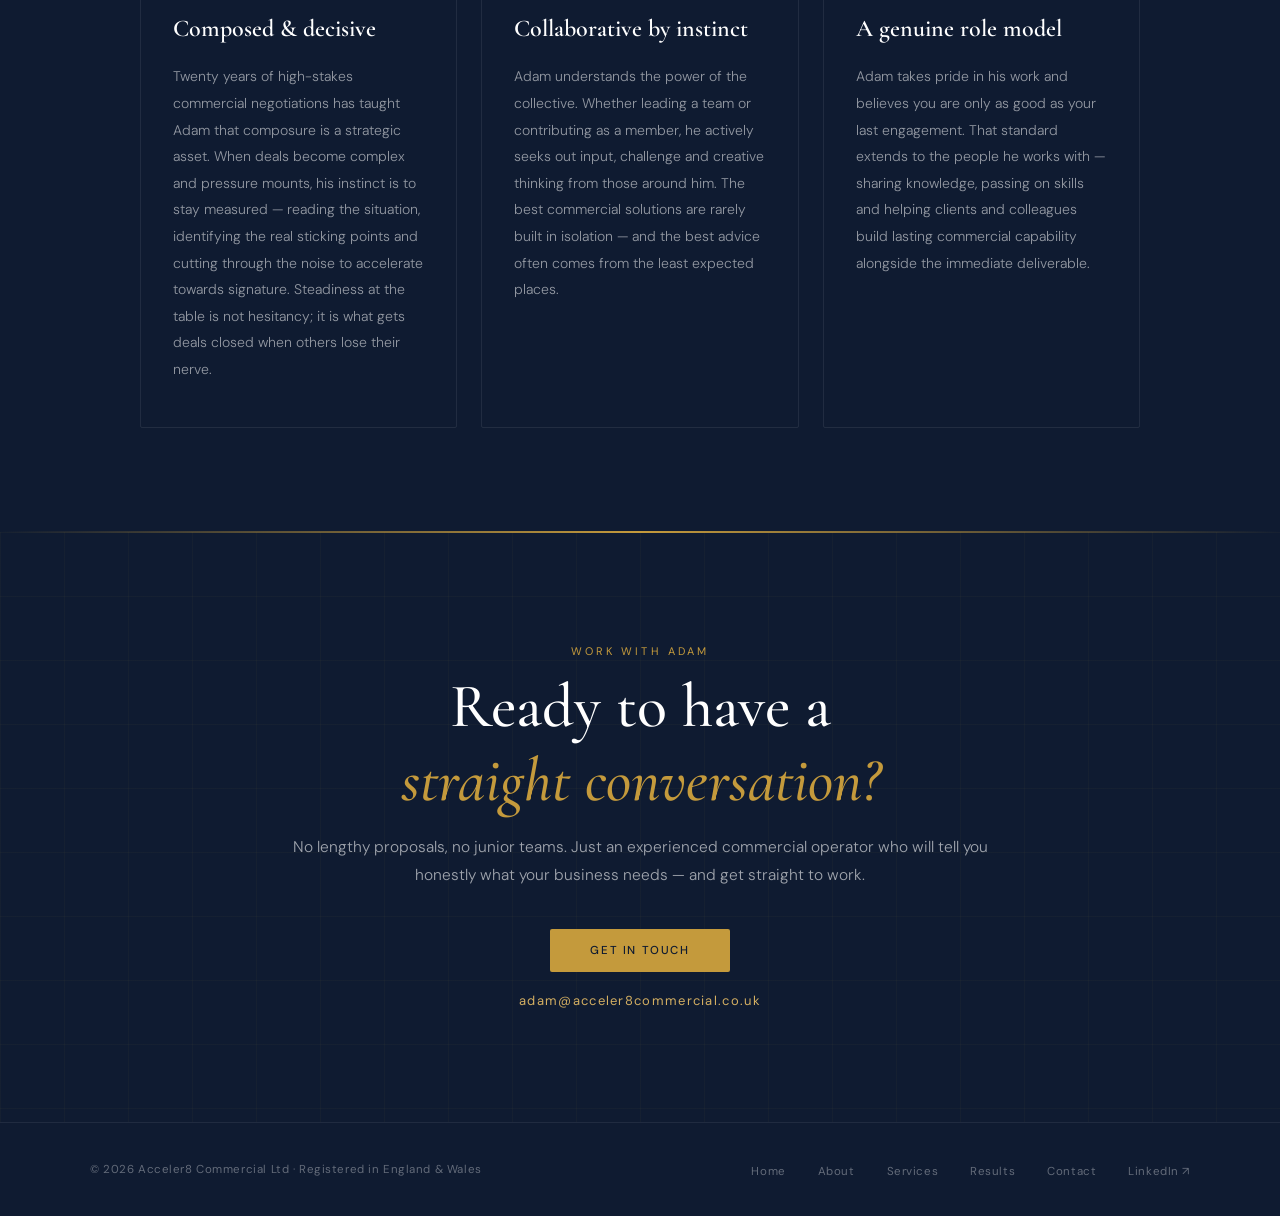
==== commit 33afcb5e: "Add files via upload Update: Fix hero section sizing, underline alignment, and question number sizin" ====
--- a/about.html
+++ b/about.html
@@ -1,349 +1,310 @@
 <!DOCTYPE html>
 <html lang="en">
 <head>
-<meta charset="UTF-8">
-<meta name="viewport" content="width=device-width, initial-scale=1.0">
-<title>About — Acceler8 Commercial Ltd</title>
-<link href="https://fonts.googleapis.com/css2?family=Cormorant+Garamond:ital,wght@0,300;0,400;0,500;0,600;0,700;1,300;1,400;1,600&family=DM+Sans:opsz,wght@9..40,300;9..40,400;9..40,500&display=swap" rel="stylesheet">
-<style>
-*,*::before,*::after{box-sizing:border-box;margin:0;padding:0}
-:root{--navy:#1C2D4F;--navy-deep:#0F1B31;--gold:#C49A3C;--gold-light:#D4AF62;--cream:#F8F7F4;--text-mid:#4A5A6A;--text-light:#7A8A9A;}
-html{scroll-behavior:smooth}
-body{font-family:'DM Sans',sans-serif;background:var(--cream);color:var(--navy);overflow-x:hidden}
-nav{position:fixed;top:0;left:0;right:0;z-index:100;padding:1.25rem 3rem;display:flex;align-items:center;justify-content:space-between;background:var(--navy-deep);box-shadow:0 1px 24px rgba(0,0,0,.35)}
-.nav-logo{display:flex;align-items:center;gap:10px;text-decoration:none}
-.nav-logo-text{display:flex;flex-direction:column;line-height:1.15}
-.nav-logo-main{font-size:14px;font-weight:500;color:#fff;letter-spacing:.1em;text-transform:uppercase}
-.nav-logo-sub{font-size:8.5px;font-weight:300;color:var(--gold-light);letter-spacing:.2em;text-transform:uppercase}
-.nav-links{display:flex;align-items:center;gap:2.5rem;list-style:none}
-.nav-links a{text-decoration:none;color:rgba(255,255,255,.75);font-size:12.5px;letter-spacing:.06em;transition:color .2s}
-.nav-links a:hover,.nav-links a.active{color:var(--gold-light)}
-.nav-cta{padding:.45rem 1.25rem;border:1px solid var(--gold);color:var(--gold)!important;border-radius:2px;font-size:11px!important;letter-spacing:.12em!important;text-transform:uppercase;transition:background .2s,color .2s!important}
-.nav-cta:hover{background:var(--gold)!important;color:var(--navy-deep)!important}
-.logo-svg{width:44px;height:44px}
-#hero{min-height:52vh;background:var(--navy-deep);display:flex;align-items:flex-end;padding:7rem 3rem 5rem;position:relative;overflow:hidden}
-#hero::before{content:'';position:absolute;inset:0;background-image:linear-gradient(rgba(196,154,60,.05) 1px,transparent 1px),linear-gradient(90deg,rgba(196,154,60,.05) 1px,transparent 1px);background-size:64px 64px}
-#hero::after{content:'';position:absolute;bottom:0;left:0;right:0;height:1px;background:linear-gradient(90deg,transparent,var(--gold),transparent)}
-.hero-inner{max-width:1100px;margin:0 auto;width:100%;position:relative;z-index:1}
-.hero-eyebrow{font-size:11px;letter-spacing:.28em;text-transform:uppercase;color:var(--gold);margin-bottom:1.25rem;display:block;opacity:0;animation:fadeUp .7s .2s ease forwards}
-.hero-name{font-family:'Cormorant Garamond',serif;font-size:clamp(52px,8vw,96px);font-weight:600;line-height:.95;color:#fff;letter-spacing:-.02em;margin-bottom:1.25rem;opacity:0;animation:fadeUp .7s .35s ease forwards;white-space:nowrap}
-.hero-title{font-family:'Cormorant Garamond',serif;font-size:clamp(18px,2.2vw,24px);font-weight:300;font-style:italic;color:rgba(255,255,255,.55);opacity:0;animation:fadeUp .7s .5s ease forwards}
-.hero-rule{width:56px;height:1px;background:var(--gold);margin-top:2rem;opacity:0;animation:fadeUp .7s .65s ease forwards}
-#story{background:#fff;padding:6.5rem 3rem}
-.story-wrap{max-width:1100px;margin:0 auto;display:grid;grid-template-columns:1fr 1fr;gap:6rem;align-items:start}
-.photo-block{position:sticky;top:7rem}
-.photo-placeholder{width:100%;aspect-ratio:3/4;background:var(--navy);border-radius:2px;display:flex;flex-direction:column;align-items:center;justify-content:center;gap:1rem;position:relative;overflow:hidden}
-.photo-placeholder::before{content:'';position:absolute;inset:0;background-image:linear-gradient(rgba(196,154,60,.06) 1px,transparent 1px),linear-gradient(90deg,rgba(196,154,60,.06) 1px,transparent 1px);background-size:32px 32px}
-.photo-icon{width:72px;height:72px;border-radius:50%;border:2px solid rgba(196,154,60,.4);display:flex;align-items:center;justify-content:center;position:relative;z-index:1}
-.photo-icon svg{opacity:.5}
-.photo-label{font-size:11px;letter-spacing:.2em;text-transform:uppercase;color:rgba(255,255,255,.3);position:relative;z-index:1}
-.photo-caption{position:absolute;bottom:1.5rem;left:1.5rem;right:1.5rem;z-index:1}
-.photo-caption-name{font-family:'Cormorant Garamond',serif;font-size:20px;font-weight:600;color:rgba(255,255,255,.8);display:block}
-.photo-caption-role{font-size:10px;letter-spacing:.18em;text-transform:uppercase;color:var(--gold-light);opacity:.7}
-.story-content{padding-top:.5rem}
-.section-eye{display:block;font-size:11px;font-weight:400;letter-spacing:.28em;text-transform:uppercase;color:var(--gold);margin-bottom:1rem}
-.story-h{font-family:'Cormorant Garamond',serif;font-size:clamp(28px,3.5vw,42px);font-weight:600;color:var(--navy);line-height:1.2;margin-bottom:2rem}
-.story-h em{font-style:italic;color:var(--gold)}
-.story-p{font-size:15px;line-height:1.9;color:var(--text-mid);font-weight:300;margin-bottom:1.5rem}
-.story-p strong{color:var(--navy);font-weight:500}
-.story-p em{color:var(--navy);font-style:italic}
-.story-pull{margin:2.5rem 0;padding:1.75rem 2rem;border-left:3px solid var(--gold);background:var(--cream)}
-.story-pull p{font-family:'Cormorant Garamond',serif;font-size:22px;font-weight:400;font-style:italic;color:var(--navy);line-height:1.55}
-#timeline{background:var(--cream);padding:6.5rem 3rem;position:relative}
-#timeline::before{content:'';position:absolute;top:0;left:0;right:0;height:1px;background:linear-gradient(90deg,transparent,rgba(28,45,79,.12),transparent)}
-.timeline-header{text-align:center;max-width:680px;margin:0 auto 5rem}
-.section-h-dark{font-family:'Cormorant Garamond',serif;font-size:clamp(28px,4vw,46px);font-weight:400;color:var(--navy);line-height:1.2;margin-top:.5rem}
-.timeline-sub{font-size:17px;font-weight:300;color:var(--text-mid);line-height:1.75;margin-top:1.25rem;font-family:'Cormorant Garamond',serif;font-style:italic}
-.timeline-wrap{max-width:860px;margin:0 auto;position:relative}
-.timeline-line{position:absolute;left:10px;top:0;bottom:0;width:1px;background:linear-gradient(to bottom,transparent,var(--gold) 5%,var(--gold) 95%,transparent)}
-.tl-entry{display:flex;gap:2rem;margin-bottom:2.75rem;position:relative}
-.tl-entry:last-child{margin-bottom:0}
-.tl-left{flex-shrink:0;width:20px;display:flex;align-items:flex-start;justify-content:center;padding-top:1.55rem}
-.tl-dot{width:14px;height:14px;border-radius:50%;background:var(--gold);border:3px solid var(--cream);z-index:1;position:relative;flex-shrink:0}
-.tl-dot.current{box-shadow:0 0 0 5px rgba(196,154,60,.18)}
-.tl-right{flex:1;background:#fff;padding:1.5rem 1.75rem;border-radius:2px;border:1px solid rgba(28,45,79,.07);transition:border-color .3s,transform .3s}
-.tl-right:hover{border-color:rgba(196,154,60,.3);transform:translateX(4px)}
-.tl-company{display:flex;align-items:center;justify-content:space-between;margin-bottom:.5rem;flex-wrap:wrap;gap:.5rem}
-.tl-company-name{font-family:'Cormorant Garamond',serif;font-size:20px;font-weight:600;color:var(--navy)}
-.tl-meta{display:flex;align-items:center;gap:.65rem;flex-wrap:wrap}
-.tl-year{font-size:11px;color:var(--text-light);letter-spacing:.04em}
-.tl-badge{font-size:9px;letter-spacing:.12em;text-transform:uppercase;color:var(--gold);border:1px solid rgba(196,154,60,.4);padding:.2rem .65rem;border-radius:2px}
-.tl-role{font-size:12.5px;color:var(--text-mid);margin-bottom:.875rem;font-style:italic}
-.tl-achievement{font-size:13.5px;line-height:1.75;color:var(--text-mid);font-weight:300;padding-left:1rem;border-left:2px solid rgba(196,154,60,.3)}
-#credentials{background:#fff;padding:6rem 3rem;position:relative}
-#credentials::before{content:'';position:absolute;top:0;left:0;right:0;height:1px;background:linear-gradient(90deg,transparent,rgba(28,45,79,.1),transparent)}
-.creds-header{text-align:center;margin-bottom:4rem}
-.creds-grid{max-width:900px;margin:0 auto;display:grid;grid-template-columns:repeat(3,1fr);gap:2rem}
-.cred-card{text-align:center;padding:2.5rem 1.75rem;border:1px solid rgba(28,45,79,.08);border-radius:2px;transition:border-color .3s,transform .3s}
-.cred-card:hover{border-color:rgba(196,154,60,.3);transform:translateY(-3px)}
-.cred-icon{width:48px;height:48px;border-radius:50%;background:rgba(196,154,60,.1);display:flex;align-items:center;justify-content:center;margin:0 auto 1.25rem}
-.cred-qual{font-family:'Cormorant Garamond',serif;font-size:19px;font-weight:600;color:var(--navy);margin-bottom:.4rem;line-height:1.25}
-.cred-inst{font-size:12px;letter-spacing:.06em;color:var(--text-light);text-transform:uppercase;margin-bottom:.75rem}
-.cred-year{display:inline-block;font-size:10px;letter-spacing:.12em;color:var(--gold);border:1px solid rgba(196,154,60,.4);padding:.2rem .65rem;border-radius:2px;text-transform:uppercase}
-#style{background:var(--navy-deep);padding:6.5rem 3rem;position:relative}
-#style::before,#style::after{content:'';position:absolute;left:0;right:0;height:1px;background:linear-gradient(90deg,transparent,var(--gold),transparent)}
-#style::before{top:0}#style::after{bottom:0}
-.style-header{text-align:center;margin-bottom:4.5rem}
-.section-h-light{font-family:'Cormorant Garamond',serif;font-size:clamp(28px,4vw,46px);font-weight:400;color:#fff;line-height:1.2;margin-top:.5rem}
-.style-grid{max-width:1000px;margin:0 auto;display:grid;grid-template-columns:repeat(3,1fr);gap:1.5rem}
-.style-card{padding:2.75rem 2rem;border:1px solid rgba(255,255,255,.08);border-radius:2px;transition:border-color .3s,background .3s}
-.style-card:hover{border-color:rgba(196,154,60,.3);background:rgba(255,255,255,.02)}
-.style-num{font-family:'Cormorant Garamond',serif;font-size:52px;font-weight:300;color:rgba(196,154,60,.15);line-height:1;margin-bottom:.25rem}
-.style-title{font-family:'Cormorant Garamond',serif;font-size:24px;font-weight:600;color:#fff;margin-bottom:1.25rem;line-height:1.2}
-.style-body{font-size:14px;line-height:1.9;color:rgba(255,255,255,.55);font-weight:300}
-.style-rule{width:32px;height:1px;background:var(--gold);margin-bottom:1.25rem;opacity:.6}
-#cta{background:var(--navy);padding:6.5rem 3rem;text-align:center;position:relative;overflow:hidden}
-#cta::before{content:'';position:absolute;inset:0;background-image:linear-gradient(rgba(196,154,60,.04) 1px,transparent 1px),linear-gradient(90deg,rgba(196,154,60,.04) 1px,transparent 1px);background-size:64px 64px}
-.cta-inner{position:relative;z-index:1;max-width:700px;margin:0 auto}
-.cta-h{font-family:'Cormorant Garamond',serif;font-size:clamp(34px,5vw,60px);font-weight:500;color:#fff;line-height:1.25;margin-bottom:1rem}
-.cta-h em{font-style:italic;color:var(--gold)}
-.cta-p{font-size:15.5px;font-weight:300;color:rgba(255,255,255,.65);line-height:1.75;margin-bottom:2.5rem}
-.btn-gold{display:inline-block;padding:.9rem 2.5rem;background:var(--gold);color:var(--navy-deep);text-decoration:none;font-size:11.5px;font-weight:500;letter-spacing:.14em;text-transform:uppercase;border-radius:2px;transition:background .2s,transform .2s}
-.btn-gold:hover{background:var(--gold-light);transform:translateY(-2px)}
-.cta-email{display:inline-block;font-size:13px;letter-spacing:.1em;color:var(--gold-light);text-decoration:none;margin-top:1.25rem;transition:color .2s}
-.cta-email:hover{color:#fff}
-footer{background:var(--navy-deep);padding:2.25rem 3rem;border-top:1px solid rgba(255,255,255,.07)}
-.footer-in{max-width:1100px;margin:0 auto;display:flex;align-items:center;justify-content:space-between;flex-wrap:wrap;gap:1rem}
-
-/* Mobile Responsive */
-@media(max-width:768px){
-  nav{padding:1rem 1.5rem}
-  .nav-logo-text{display:none}
-  .nav-links{gap:1rem}
-  .nav-links a{font-size:11px}
-  .hero-inner{grid-template-columns:1fr;gap:2rem;padding:1.5rem}
-  .hero-h{font-size:clamp(28px,5vw,48px)}
-  .photo-block{position:static;margin-bottom:2rem}
-  .story-section{padding:1.5rem}
-  .story-h{font-size:24px}
-  .story-p{font-size:14px;line-height:1.6}
-  .timeline{padding:1.5rem}
-  .tl-item{padding-left:1.5rem;margin-bottom:1.5rem}
-  .tl-date{font-size:12px}
-  .tl-company{font-size:16px}
-  .tl-role{font-size:13px}
-  .tl-achievement{font-size:13px}
-  .style-grid{grid-template-columns:1fr;gap:2rem;padding:1.5rem}
-  .style-item{padding:1.5rem}
-  .style-h3{font-size:16px}
-  .style-p{font-size:13px}
-  .cta-inner{padding:2rem 1.5rem}
-  .cta-h{font-size:clamp(24px,5vw,42px)}
-  .cta-p{font-size:14px}
-  .btn-gold{padding:0.9rem 1.8rem;font-size:12px}
-}
-.footer-copy{font-size:11.5px;color:rgba(255,255,255,.35);letter-spacing:.05em}
-.footer-links{display:flex;gap:2rem;list-style:none}
-.footer-links a{font-size:11.5px;color:rgba(255,255,255,.35);text-decoration:none;letter-spacing:.05em;transition:color .2s}
-.footer-links a:hover{color:var(--gold-light)}
-@keyframes fadeUp{from{opacity:0;transform:translateY(22px)}to{opacity:1;transform:translateY(0)}}
-.reveal{opacity:0;transform:translateY(26px);transition:opacity .75s ease,transform .75s ease}
-.reveal.in{opacity:1;transform:translateY(0)}
-.d1{transition-delay:.1s}.d2{transition-delay:.2s}.d3{transition-delay:.3s}.d4{transition-delay:.4s}
-</style>
+  <meta charset="UTF-8">
+  <meta name="viewport" content="width=device-width, initial-scale=1.0">
+  <meta name="description" content="Adam Solley — Founder of Acceler8 Commercial. 20 years of senior commercial and procurement leadership across FTSE enterprises, Fintech and professional services.">
+  <title>About — Acceler8 Commercial Ltd</title>
+
+  <!-- Google Fonts -->
+  <link href="https://fonts.googleapis.com/css2?family=Cormorant+Garamond:ital,wght@0,300;0,400;0,500;0,600;0,700;1,300;1,400;1,600&family=DM+Sans:opsz,wght@9..40,300;9..40,400;9..40,500&display=swap" rel="stylesheet">
+
+  <!-- External Stylesheet - Shared across all pages -->
+  <link rel="stylesheet" href="styles.css">
 </head>
 <body>
-<nav>
-  <a href="index.html" class="nav-logo">
-    
-    <span class="nav-logo-text">
-      <span class="nav-logo-main">Acceler8</span>
-      <span class="nav-logo-sub">Commercial Ltd</span>
-    </span>
-  </a>
-  <ul class="nav-links">
-    <li><a href="about.html" class="active">About</a></li>
-    <li><a href="services.html">Services</a></li>
-    <li><a href="results.html">Results</a></li>
-    <li><a href="contact.html" class="nav-cta">Let's Talk</a></li>
-  </ul>
-</nav>
-
-<section id="hero">
-  <div class="hero-inner">
-    <span class="hero-eyebrow">The person behind the business</span>
-    <h1 class="hero-name">Adam Solley</h1>
-    <p class="hero-title">Founder &amp; Director, Acceler8 Commercial Ltd</p>
-    <div class="hero-rule"></div>
-  </div>
-</section>
-
-<section id="story">
-  <div class="story-wrap">
-    <div class="photo-block reveal">
-      <img src="adam-solley-headshot.jpg" alt="Adam Solley, Founder & Director of Acceler8 Commercial Ltd" style="width:100%;aspect-ratio:3/4;object-fit:cover;border-radius:2px;display:block;">
-    </div>
-    <div class="story-content">
-      <span class="section-eye reveal">About Adam</span>
-      <h2 class="story-h reveal d1">A career built at the<br><em>commercial intersection</em></h2>
-      <p class="story-p reveal d2">Adam began his career in management consulting, where he learned to diagnose complex business problems and design solutions across large organisations. But it was moving into procurement — at Brit Insurance, Equifax and then GSK — that gave him his deepest commercial education.</p>
-      <p class="story-p reveal d2">Procurement taught Adam how buyers <em>really</em> think. He holds a deep understanding of how they actually assess risk, challenge pricing, dissect contracts and decide what truly matters versus what they will concede. Most people who cross from procurement to sales lose that perspective quickly. Adam never did.</p>
-      <div class="story-pull reveal d3">
-        <p>"The best commercial operators are not the ones who push hardest from one side of the table — they are the ones who understand both sides well enough to find a faster, more durable path to agreement."</p>
-      </div>
-      <p class="story-p reveal d3">When Adam joined Aptitude Software as Senior Commercial Director, he built their global commercial function from scratch — applying everything he had learned about how buyers behave to make it dramatically more effective. Ninety net-new deals. £120m in software contracts personally negotiated. Time to signature cut by 60%. Not by pushing harder, but by designing smarter processes, cleaner contracts and a commercial playbook that removed friction from every deal.</p>
-      <p class="story-p reveal d3">That experience is the foundation of Acceler8 Commercial. Every engagement is hands-on — Adam embeds into your team, works alongside your people, and leaves behind processes, playbooks and commercial capability that outlasts the engagement.</p>
-    </div>
-  </div>
-</section>
-
-<section id="timeline">
-  <div class="timeline-header">
-    <span class="section-eye reveal">Career</span>
-    <h2 class="section-h-dark reveal d1">Twenty years. Eight organisations.<br>One consistent thread.</h2>
-    <p class="timeline-sub reveal d2">A relentless focus on the moment where buyer meets seller — and making that moment happen faster, smarter and more profitably.</p>
-  </div>
-  <div class="timeline-wrap">
-    <div class="timeline-line"></div>
-
-    <div class="tl-entry reveal">
-      <div class="tl-left"><div class="tl-dot"></div></div>
-      <div class="tl-right">
-        <div class="tl-company"><span class="tl-company-name">Capgemini</span><div class="tl-meta"><span class="tl-year">2005–2006</span><span class="tl-badge">Consulting</span></div></div>
-        <p class="tl-role">Associate Consultant</p>
-        <p class="tl-achievement">Consultant on a nationwide local government efficiency project, delivering cost-saving proposals across all nine English regions and a Parliamentary White Paper to the Office of the Deputy Prime Minister.</p>
-      </div>
-    </div>
-
-    <div class="tl-entry reveal d1">
-      <div class="tl-left"><div class="tl-dot"></div></div>
-      <div class="tl-right">
-        <div class="tl-company"><span class="tl-company-name">Brit Insurance</span><div class="tl-meta"><span class="tl-year">2008–2012</span><span class="tl-badge">Insurance</span></div></div>
-        <p class="tl-role">Commercial Services &amp; Procurement Manager</p>
-        <p class="tl-achievement">Exceeded savings targets four consecutive years — by 27%, 86%, 116% and 74% respectively. Led commercial programmes including a multi-year BPO/ITO outsource deal and the divestment of a motor insurance book generating £2m savings and £515k revenue.</p>
-      </div>
-    </div>
-
-    <div class="tl-entry reveal d2">
-      <div class="tl-left"><div class="tl-dot"></div></div>
-      <div class="tl-right">
-        <div class="tl-company"><span class="tl-company-name">Equifax</span><div class="tl-meta"><span class="tl-year">2012–2013</span><span class="tl-badge">Financial Data</span></div></div>
-        <p class="tl-role">OPEX Manager</p>
-        <p class="tl-achievement">Reporting to the UK CFO. Delivered £850k+ in savings — approximately 430% of annual target — while generating £100k of net-new revenue through blue-sky procurement initiatives.</p>
-      </div>
-    </div>
-
-    <div class="tl-entry reveal d1">
-      <div class="tl-left"><div class="tl-dot"></div></div>
-      <div class="tl-right">
-        <div class="tl-company"><span class="tl-company-name">GSK</span><div class="tl-meta"><span class="tl-year">2013–2016</span><span class="tl-badge">Pharma / Global</span></div></div>
-        <p class="tl-role">PMO: Performance &amp; Strategy → Chief of Staff to CPO → Head of Procurement (ViiV)</p>
-        <p class="tl-achievement">Programme lead for a multi-year, multi-business unit $12B Working Capital initiative. Delivered global Procurement function re-org saving 25% FTE cost. Served as Chief of Staff to the R&amp;D Procurement VP, and led global category strategy effectiveness improvement program across the org. Head of Procurement for a standalone business unit with £1Bn spend.</p>
-      </div>
-    </div>
-
-    <div class="tl-entry reveal d2">
-      <div class="tl-left"><div class="tl-dot"></div></div>
-      <div class="tl-right">
-        <div class="tl-company"><span class="tl-company-name">Aptitude Software</span><div class="tl-meta"><span class="tl-year">2017–2022</span><span class="tl-badge">Fintech SaaS</span></div></div>
-        <p class="tl-role">Senior Commercial Director</p>
-        <p class="tl-achievement">Established the global Commercial function from scratch. Personally negotiated 90 net-new client deals worth over £120m TCV. Reduced average time to signature by 60% via a bespoke Commercial Playbook. Programme Director for multiple SaaS product launches including full pricing model design. Accepted CFO signatory and deal escalation duties.</p>
-      </div>
-    </div>
-
-    <div class="tl-entry reveal d1">
-      <div class="tl-left"><div class="tl-dot"></div></div>
-      <div class="tl-right">
-        <div class="tl-company"><span class="tl-company-name">Mars</span><div class="tl-meta"><span class="tl-year">Apr–Nov 2023</span><span class="tl-badge">Global FMCG</span></div></div>
-        <p class="tl-role">Strategy &amp; Programme Transformation Lead (Contractor)</p>
-        <p class="tl-achievement">Programme lead across multiple strategic commercial initiatives including a $10B Standard Payment Terms programme and Commercial Performance Management for a £600m three-year savings target. Also served as Chief of Staff to the VP of Indirect Commercial.</p>
-      </div>
-    </div>
-
-    <div class="tl-entry reveal d2">
-      <div class="tl-left"><div class="tl-dot current"></div></div>
-      <div class="tl-right">
-        <div class="tl-company"><span class="tl-company-name">Acceler8 Commercial</span><div class="tl-meta"><span class="tl-year">Nov 2023–Present</span><span class="tl-badge">Founder</span></div></div>
-        <p class="tl-role">Founder &amp; Director</p>
-        <p class="tl-achievement">Providing transformational interim commercial and procurement leadership across B2B software and Fintech. Negotiated an Oracle ULA for a FTSE 250 client delivering multi-million dollar savings. Led sales negotiations closing approximately £15m ARR. Designing commercial models, solution price books and operational processes for clients at scale.</p>
-      </div>
-    </div>
-
-  </div>
-</section>
-
-<section id="credentials">
-  <div class="creds-header">
-    <span class="section-eye reveal">Education &amp; Qualifications</span>
-    <h2 class="section-h-dark reveal d1">Built on rigorous foundations</h2>
-  </div>
-  <div class="creds-grid">
-    <div class="cred-card reveal">
-      <div class="cred-icon"><svg width="22" height="22" viewBox="0 0 22 22" fill="none"><path d="M11 2L2 7l9 5 9-5-9-5z" stroke="#C49A3C" stroke-width="1.5" stroke-linejoin="round"/><path d="M2 7v8M20 7v8" stroke="#C49A3C" stroke-width="1.5" stroke-linecap="round"/><path d="M6 9.5v5.5a5 5 0 0010 0V9.5" stroke="#C49A3C" stroke-width="1.5" stroke-linecap="round"/></svg></div>
-      <p class="cred-qual">BSc Hons Business Management</p>
-      <p class="cred-inst">University of Surrey</p>
-      <span class="cred-year">2003–2007</span>
-    </div>
-    <div class="cred-card reveal d1">
-      <div class="cred-icon"><svg width="22" height="22" viewBox="0 0 22 22" fill="none"><rect x="3" y="3" width="16" height="16" rx="2" stroke="#C49A3C" stroke-width="1.5"/><path d="M7 11l3 3 5-5" stroke="#C49A3C" stroke-width="1.5" stroke-linecap="round" stroke-linejoin="round"/></svg></div>
-      <p class="cred-qual">MCIPS</p>
-      <p class="cred-inst">Chartered Institute of Purchasing &amp; Supply</p>
-      <span class="cred-year">2010–2012</span>
-    </div>
-    <div class="cred-card reveal d2">
-      <div class="cred-icon"><svg width="22" height="22" viewBox="0 0 22 22" fill="none"><circle cx="11" cy="11" r="8" stroke="#C49A3C" stroke-width="1.5"/><path d="M11 7v4l3 2" stroke="#C49A3C" stroke-width="1.5" stroke-linecap="round"/></svg></div>
-      <p class="cred-qual">Advanced Personal Leadership</p>
-      <p class="cred-inst">Henley Business School</p>
-      <span class="cred-year">2022</span>
-    </div>
-  </div>
-</section>
-
-<section id="style">
-  <div class="style-header">
-    <span class="section-eye reveal">How Adam works</span>
-    <h2 class="section-h-light reveal d1">The approach behind the outcomes</h2>
-  </div>
-  <div class="style-grid">
-    <div class="style-card reveal">
-      <div class="style-num">01</div>
-      <div class="style-rule"></div>
-      <h3 class="style-title">Composed &amp; decisive</h3>
-      <p class="style-body">Twenty years of high-stakes commercial negotiations has taught Adam that composure is a strategic asset. When deals become complex and pressure mounts, his instinct is to stay measured — reading the situation, identifying the real sticking points and cutting through the noise to accelerate towards signature. Steadiness at the table is not hesitancy; it is what gets deals closed when others lose their nerve.</p>
-    </div>
-    <div class="style-card reveal d1">
-      <div class="style-num">02</div>
-      <div class="style-rule"></div>
-      <h3 class="style-title">Collaborative by instinct</h3>
-      <p class="style-body">Adam understands the power of the collective. Whether leading a team or contributing as a member, he actively seeks out input, challenge and creative thinking from those around him. The best commercial solutions are rarely built in isolation — and the best advice often comes from the least expected places.</p>
-    </div>
-    <div class="style-card reveal d2">
-      <div class="style-num">03</div>
-      <div class="style-rule"></div>
-      <h3 class="style-title">A genuine role model</h3>
-      <p class="style-body">Adam takes pride in his work and believes you are only as good as your last engagement. That standard extends to the people he works with — sharing knowledge, passing on skills and helping clients and colleagues build lasting commercial capability alongside the immediate deliverable.</p>
-    </div>
-  </div>
-</section>
-
-<section id="cta">
-  <div class="cta-inner">
-    <span class="section-eye reveal">Work with Adam</span>
-    <h2 class="cta-h reveal d1">Ready to have a<br><em>straight conversation?</em></h2>
-    <p class="cta-p reveal d2">No lengthy proposals, no junior teams. Just an experienced commercial operator who will tell you honestly what your business needs — and get straight to work.</p>
-    <a href="contact.html" class="btn-gold reveal d3">Get in Touch</a><br>
-    <a href="mailto:adam@acceler8commercial.co.uk" class="cta-email reveal d4">adam@acceler8commercial.co.uk</a>
-  </div>
-</section>
-
-<footer>
-  <div class="footer-in">
-    <span class="footer-copy">© 2023 Acceler8 Commercial Ltd · Registered in England &amp; Wales</span>
-    <ul class="footer-links">
+
+  <!-- Skip to Main Content Link -->
+  <a href="#main-content" class="skip-link">Skip to main content</a>
+
+  <!-- Navigation -->
+  <nav id="nav" class="closed">
+    <a href="index.html" class="nav-logo">
+      <span class="nav-logo-text">
+        <span class="nav-logo-main">Acceler8</span>
+        <span class="nav-logo-sub">Commercial Ltd</span>
+      </span>
+    </a>
+
+    <!-- Mobile Menu Toggle -->
+    <button class="mobile-menu-toggle" id="mobile-menu-toggle" aria-label="Toggle navigation menu" aria-expanded="false">☰</button>
+
+    <ul class="nav-links">
       <li><a href="index.html">Home</a></li>
-      <li><a href="about.html">About</a></li>
+      <li><a href="about.html" aria-current="page">About</a></li>
       <li><a href="services.html">Services</a></li>
       <li><a href="results.html">Results</a></li>
-      <li><a href="contact.html">Contact</a></li>
-      <li><a href="https://www.linkedin.com/in/adamfsolley" target="_blank">LinkedIn ↗</a></li>
+      <li><a href="contact.html" class="nav-cta">Let's Talk</a></li>
     </ul>
-  </div>
-</footer>
-
-<script>
-const reveals=document.querySelectorAll('.reveal');
-const observer=new IntersectionObserver(entries=>{entries.forEach(e=>{if(e.isIntersecting){e.target.classList.add('in');observer.unobserve(e.target)}})},{threshold:0.1,rootMargin:'0px 0px -40px 0px'});
-reveals.forEach(el=>observer.observe(el));
-</script>
+  </nav>
+
+  <!-- Main Content -->
+  <main id="main-content">
+
+    <!-- Hero Section -->
+    <section id="hero" class="about-hero">
+      <div class="hero-inner">
+        <span class="hero-eyebrow">The person behind the business</span>
+        <h1 class="hero-name">Adam Solley</h1>
+        <p class="hero-title">Founder &amp; Director, Acceler8 Commercial Ltd</p>
+        <div class="hero-rule"></div>
+      </div>
+    </section>
+
+    <!-- Story Section -->
+    <section id="story">
+      <div class="story-wrap">
+        <div class="photo-block reveal">
+          <img src="adam-solley-headshot.jpg" alt="Adam Solley, Founder & Director of Acceler8 Commercial Ltd" style="width:100%;aspect-ratio:3/4;object-fit:cover;border-radius:2px;display:block;">
+        </div>
+        <div class="story-content">
+          <span class="section-eye reveal">About Adam</span>
+          <h2 class="story-h reveal d1">A career built at the<br><em>commercial intersection</em></h2>
+          <p class="story-p reveal d2">Adam began his career in management consulting, where he learned to diagnose complex business problems and design solutions across large organisations. But it was moving into procurement — at Brit Insurance, Equifax and then GSK — that gave him his deepest commercial education.</p>
+          <p class="story-p reveal d2">Procurement taught Adam how buyers <em>really</em> think. He holds a deep understanding of how they actually assess risk, challenge pricing, dissect contracts and decide what truly matters versus what they will concede. Most people who cross from procurement to sales lose that perspective quickly. Adam never did.</p>
+          <div class="story-pull reveal d3">
+            <p>"The best commercial operators are not the ones who push hardest from one side of the table — they are the ones who understand both sides well enough to find a faster, more durable path to agreement."</p>
+          </div>
+          <p class="story-p reveal d3">When Adam joined Aptitude Software as Senior Commercial Director, he built their global commercial function from scratch — applying everything he had learned about how buyers behave to make it dramatically more effective. Ninety net-new deals. £120m in software contracts personally negotiated. Time to signature cut by 60%. Not by pushing harder, but by designing smarter processes, cleaner contracts and a commercial playbook that removed friction from every deal.</p>
+          <p class="story-p reveal d3">That experience is the foundation of Acceler8 Commercial. Every engagement is hands-on — Adam embeds into your team, works alongside your people, and leaves behind processes, playbooks and commercial capability that outlasts the engagement.</p>
+        </div>
+      </div>
+    </section>
+
+    <!-- Timeline Section -->
+    <section id="timeline">
+      <div class="timeline-header">
+        <span class="section-eye reveal">Career</span>
+        <h2 class="section-h-dark reveal d1">Twenty years. Eight organisations.<br>One consistent thread.</h2>
+        <p class="timeline-sub reveal d2">A relentless focus on the moment where buyer meets seller — and making that moment happen faster, smarter and more profitably.</p>
+      </div>
+      <div class="timeline-wrap">
+        <div class="timeline-line"></div>
+
+        <div class="tl-entry reveal">
+          <div class="tl-left"><div class="tl-dot"></div></div>
+          <div class="tl-right">
+            <div class="tl-company"><span class="tl-company-name">Capgemini</span><div class="tl-meta"><span class="tl-year">2005–2006</span><span class="tl-badge">Consulting</span></div></div>
+            <p class="tl-role">Associate Consultant</p>
+            <p class="tl-achievement">Consultant on a nationwide local government efficiency project, delivering cost-saving proposals across all nine English regions and a Parliamentary White Paper to the Office of the Deputy Prime Minister.</p>
+          </div>
+        </div>
+
+        <div class="tl-entry reveal d1">
+          <div class="tl-left"><div class="tl-dot"></div></div>
+          <div class="tl-right">
+            <div class="tl-company"><span class="tl-company-name">Brit Insurance</span><div class="tl-meta"><span class="tl-year">2008–2012</span><span class="tl-badge">Insurance</span></div></div>
+            <p class="tl-role">Commercial Services &amp; Procurement Manager</p>
+            <p class="tl-achievement">Exceeded savings targets four consecutive years — by 27%, 86%, 116% and 74% respectively. Led commercial programmes including a multi-year BPO/ITO outsource deal and the divestment of a motor insurance book generating £2m savings and £515k revenue.</p>
+          </div>
+        </div>
+
+        <div class="tl-entry reveal d2">
+          <div class="tl-left"><div class="tl-dot"></div></div>
+          <div class="tl-right">
+            <div class="tl-company"><span class="tl-company-name">Equifax</span><div class="tl-meta"><span class="tl-year">2012–2013</span><span class="tl-badge">Financial Data</span></div></div>
+            <p class="tl-role">OPEX Manager</p>
+            <p class="tl-achievement">Reporting to the UK CFO. Delivered £850k+ in savings — approximately 430% of annual target — while generating £100k of net-new revenue through blue-sky procurement initiatives.</p>
+          </div>
+        </div>
+
+        <div class="tl-entry reveal d1">
+          <div class="tl-left"><div class="tl-dot"></div></div>
+          <div class="tl-right">
+            <div class="tl-company"><span class="tl-company-name">GSK</span><div class="tl-meta"><span class="tl-year">2013–2016</span><span class="tl-badge">Pharma / Global</span></div></div>
+            <p class="tl-role">PMO: Performance &amp; Strategy → Chief of Staff to CPO → Head of Procurement (ViiV)</p>
+            <p class="tl-achievement">Programme lead for a multi-year, multi-business unit $12B Working Capital initiative. Delivered global Procurement function re-org saving 25% FTE cost. Served as Chief of Staff to the R&amp;D Procurement VP, and led global category strategy effectiveness improvement program across the org. Head of Procurement for a standalone business unit with £1Bn spend.</p>
+          </div>
+        </div>
+
+        <div class="tl-entry reveal d2">
+          <div class="tl-left"><div class="tl-dot"></div></div>
+          <div class="tl-right">
+            <div class="tl-company"><span class="tl-company-name">Aptitude Software</span><div class="tl-meta"><span class="tl-year">2017–2022</span><span class="tl-badge">Fintech SaaS</span></div></div>
+            <p class="tl-role">Senior Commercial Director</p>
+            <p class="tl-achievement">Established the global Commercial function from scratch. Personally negotiated 90 net-new client deals worth over £120m TCV. Reduced average time to signature by 60% via a bespoke Commercial Playbook. Programme Director for multiple SaaS product launches including full pricing model design. Accepted CFO signatory and deal escalation duties.</p>
+          </div>
+        </div>
+
+        <div class="tl-entry reveal d1">
+          <div class="tl-left"><div class="tl-dot"></div></div>
+          <div class="tl-right">
+            <div class="tl-company"><span class="tl-company-name">Mars</span><div class="tl-meta"><span class="tl-year">Apr–Nov 2023</span><span class="tl-badge">Global FMCG</span></div></div>
+            <p class="tl-role">Strategy &amp; Programme Transformation Lead (Contractor)</p>
+            <p class="tl-achievement">Programme lead across multiple strategic commercial initiatives including a $10B Standard Payment Terms programme and Commercial Performance Management for a £600m three-year savings target. Also served as Chief of Staff to the VP of Indirect Commercial.</p>
+          </div>
+        </div>
+
+        <div class="tl-entry reveal d2">
+          <div class="tl-left"><div class="tl-dot current"></div></div>
+          <div class="tl-right">
+            <div class="tl-company"><span class="tl-company-name">Acceler8 Commercial</span><div class="tl-meta"><span class="tl-year">Nov 2023–Present</span><span class="tl-badge">Founder</span></div></div>
+            <p class="tl-role">Founder &amp; Director</p>
+            <p class="tl-achievement">Providing transformational interim commercial and procurement leadership across B2B software and Fintech. Negotiated an Oracle ULA for a FTSE 250 client delivering multi-million dollar savings. Led sales negotiations closing approximately £15m ARR. Designing commercial models, solution price books and operational processes for clients at scale.</p>
+          </div>
+        </div>
+
+      </div>
+    </section>
+
+    <!-- Credentials Section -->
+    <section id="credentials">
+      <div class="creds-header">
+        <span class="section-eye reveal">Education &amp; Qualifications</span>
+        <h2 class="section-h-dark reveal d1">Built on rigorous foundations</h2>
+      </div>
+      <div class="creds-grid">
+        <div class="cred-card reveal">
+          <div class="cred-icon"><svg width="22" height="22" viewBox="0 0 22 22" fill="none" aria-hidden="true"><path d="M11 2L2 7l9 5 9-5-9-5z" stroke="#C49A3C" stroke-width="1.5" stroke-linejoin="round"/><path d="M2 7v8M20 7v8" stroke="#C49A3C" stroke-width="1.5" stroke-linecap="round"/><path d="M6 9.5v5.5a5 5 0 0010 0V9.5" stroke="#C49A3C" stroke-width="1.5" stroke-linecap="round"/></svg></div>
+          <p class="cred-qual">BSc Hons Business Management</p>
+          <p class="cred-inst">University of Surrey</p>
+          <span class="cred-year">2003–2007</span>
+        </div>
+        <div class="cred-card reveal d1">
+          <div class="cred-icon"><svg width="22" height="22" viewBox="0 0 22 22" fill="none" aria-hidden="true"><rect x="3" y="3" width="16" height="16" rx="2" stroke="#C49A3C" stroke-width="1.5"/><path d="M7 11l3 3 5-5" stroke="#C49A3C" stroke-width="1.5" stroke-linecap="round" stroke-linejoin="round"/></svg></div>
+          <p class="cred-qual">MCIPS</p>
+          <p class="cred-inst">Chartered Institute of Purchasing &amp; Supply</p>
+          <span class="cred-year">2010–2012</span>
+        </div>
+        <div class="cred-card reveal d2">
+          <div class="cred-icon"><svg width="22" height="22" viewBox="0 0 22 22" fill="none" aria-hidden="true"><circle cx="11" cy="11" r="8" stroke="#C49A3C" stroke-width="1.5"/><path d="M11 7v4l3 2" stroke="#C49A3C" stroke-width="1.5" stroke-linecap="round"/></svg></div>
+          <p class="cred-qual">Advanced Personal Leadership</p>
+          <p class="cred-inst">Henley Business School</p>
+          <span class="cred-year">2022</span>
+        </div>
+      </div>
+    </section>
+
+    <!-- Working Style Section -->
+    <section id="style">
+      <div class="style-header">
+        <span class="section-eye reveal">How Adam works</span>
+        <h2 class="section-h-light reveal d1">The approach behind the outcomes</h2>
+      </div>
+      <div class="style-grid">
+        <div class="style-card reveal">
+          <div class="style-num">01</div>
+          <div class="style-rule"></div>
+          <h3 class="style-title">Composed &amp; decisive</h3>
+          <p class="style-body">Twenty years of high-stakes commercial negotiations has taught Adam that composure is a strategic asset. When deals become complex and pressure mounts, his instinct is to stay measured — reading the situation, identifying the real sticking points and cutting through the noise to accelerate towards signature. Steadiness at the table is not hesitancy; it is what gets deals closed when others lose their nerve.</p>
+        </div>
+        <div class="style-card reveal d1">
+          <div class="style-num">02</div>
+          <div class="style-rule"></div>
+          <h3 class="style-title">Collaborative by instinct</h3>
+          <p class="style-body">Adam understands the power of the collective. Whether leading a team or contributing as a member, he actively seeks out input, challenge and creative thinking from those around him. The best commercial solutions are rarely built in isolation — and the best advice often comes from the least expected places.</p>
+        </div>
+        <div class="style-card reveal d2">
+          <div class="style-num">03</div>
+          <div class="style-rule"></div>
+          <h3 class="style-title">A genuine role model</h3>
+          <p class="style-body">Adam takes pride in his work and believes you are only as good as your last engagement. That standard extends to the people he works with — sharing knowledge, passing on skills and helping clients and colleagues build lasting commercial capability alongside the immediate deliverable.</p>
+        </div>
+      </div>
+    </section>
+
+    <!-- CTA Section -->
+    <section id="cta">
+      <div class="cta-inner">
+        <span class="section-eye reveal">Work with Adam</span>
+        <h2 class="cta-h reveal d1">Ready to have a<br><em>straight conversation?</em></h2>
+        <p class="cta-p reveal d2">No lengthy proposals, no junior teams. Just an experienced commercial operator who will tell you honestly what your business needs — and get straight to work.</p>
+        <a href="contact.html" class="btn-gold reveal d3">Get in Touch</a><br>
+        <a href="mailto:adam@acceler8commercial.co.uk" class="cta-email reveal d4">adam@acceler8commercial.co.uk</a>
+      </div>
+    </section>
+
+  </main>
+
+  <!-- Footer -->
+  <footer>
+    <div class="footer-in">
+      <span class="footer-copy">© 2026 Acceler8 Commercial Ltd · Registered in England &amp; Wales</span>
+      <ul class="footer-links">
+        <li><a href="index.html">Home</a></li>
+        <li><a href="about.html">About</a></li>
+        <li><a href="services.html">Services</a></li>
+        <li><a href="results.html">Results</a></li>
+        <li><a href="contact.html">Contact</a></li>
+        <li><a href="https://www.linkedin.com/in/adamfsolley" target="_blank" rel="noopener noreferrer">LinkedIn ↗</a></li>
+      </ul>
+    </div>
+  </footer>
+
+  <!-- Mobile Menu & Scroll Effects -->
+  <script>
+    // Mobile Menu Toggle
+    const mobileMenuToggle = document.getElementById('mobile-menu-toggle');
+    const nav = document.getElementById('nav');
+    const navLinks = document.querySelectorAll('.nav-links a');
+
+    mobileMenuToggle.addEventListener('click', () => {
+      const isOpen = nav.classList.contains('open');
+      if (isOpen) {
+        nav.classList.remove('open');
+        nav.classList.add('closed');
+        mobileMenuToggle.setAttribute('aria-expanded', 'false');
+      } else {
+        nav.classList.add('open');
+        nav.classList.remove('closed');
+        mobileMenuToggle.setAttribute('aria-expanded', 'true');
+      }
+    });
+
+    navLinks.forEach(link => {
+      link.addEventListener('click', () => {
+        nav.classList.remove('open');
+        nav.classList.add('closed');
+        mobileMenuToggle.setAttribute('aria-expanded', 'false');
+      });
+    });
+
+    window.addEventListener('resize', () => {
+      if (window.innerWidth > 768) {
+        nav.classList.remove('open');
+        nav.classList.add('closed');
+        mobileMenuToggle.setAttribute('aria-expanded', 'false');
+      }
+    });
+
+    // Escape key closes menu
+    document.addEventListener('keydown', (e) => {
+      if (e.key === 'Escape' && nav.classList.contains('open')) {
+        nav.classList.remove('open');
+        nav.classList.add('closed');
+        mobileMenuToggle.setAttribute('aria-expanded', 'false');
+        mobileMenuToggle.focus();
+      }
+    });
+
+    // Nav scroll effect - add solid background when scrolled
+    let lastScrollY = 0;
+    window.addEventListener('scroll', () => {
+      lastScrollY = window.scrollY;
+      if (lastScrollY > 40) {
+        nav.style.background = 'linear-gradient(to bottom, rgba(15, 27, 49, 0.98), rgba(15, 27, 49, 0.95))';
+      } else {
+        nav.style.background = 'var(--navy-deep)';
+      }
+    });
+
+    // Scroll reveal animations
+    const reveals = document.querySelectorAll('.reveal');
+    const observer = new IntersectionObserver(entries => {
+      entries.forEach(entry => {
+        if (entry.isIntersecting) {
+          entry.target.classList.add('in');
+          observer.unobserve(entry.target);
+        }
+      });
+    }, {
+      threshold: 0.12,
+      rootMargin: '0px 0px -40px 0px'
+    });
+
+    reveals.forEach(el => observer.observe(el));
+  </script>
+
 </body>
 </html>
+                                                                                                                                                                                                                                                                                                                                                                                                                                                                                                                                                                                                                                                                                                                                                                                                                                                                                                                                                                                                                                                                                                                                                                                                                                                                                                                                                                                                                                                                                                                                                                                                                                                                                                                                                                                                                                                                                                                                                                                                                                                                                                                                                                                                                                                                                                                                                                                                                                                                                                                                                                                                                                                                                                                                                                                                                                                                                                                                                                                                                                                                                                                                                                                                                                                                                                                                                                                                                                                                                                                                                                                                                                                                                                                                                                                                                                                                                                                                                                                                                                                                                                                                                                                                                                                                                                                                                                                                                                                                                                                                                                                                                                                                                                                                                                                                                                                                                                                                                                                                                                                                                                                                                                                                                                                                                                                                                                                                                                                                                                                                                                                                                                                                                                                                                                                                                                                                                                                                                                                                                                                                                                                                                                                                                                                                                                                                                                                                                                                                                                                                                                                                                                                                                                                                                                                                                                                                                                                                                                                                                                                                                                                                                                                                                                                                                                                                                                                                                                                                                                                                                                                                                                                                                                                                                                                                                                                                                                                                                                                                                                                                                                                                                                                                                                                                                                                                                                                                                                                                                                                                                                                                                                                                                                                                                                                                                                                                                                                                                                                                                                                                                                                                                                                                                                                                                                                                                                                                                                                             
--- a/styles.css
+++ b/styles.css
@@ -0,0 +1,3012 @@
+/* ═══════════════════════════════════════════════════════════════════
+   ACCELER8 COMMERCIAL - MAIN STYLESHEET
+   Consolidated from all pages for better caching & performance
+   ═══════════════════════════════════════════════════════════════════ */
+
+/* ── ROOT VARIABLES & RESET ── */
+*,*::before,*::after {
+  box-sizing: border-box;
+  margin: 0;
+  padding: 0;
+}
+
+:root {
+  /* Color Palette - Updated for Better Contrast */
+  --navy: #1C2D4F;
+  --navy-deep: #0F1B31;
+  --navy-mid: #243560;
+  --gold: #C49A3C;           /* IMPROVED: Darker gold for better readability */
+  --gold-light: #D4AF62;     /* Kept for dark background accents */
+  --gold-pale: #F0E4C4;
+  --cream: #F8F7F4;
+  --white: #fff;
+
+  /* Text Colors */
+  --text-navy: #1C2D4F;
+  --text-mid: #4A5A6A;
+  --text-light: #7A8A9A;
+
+  /* Spacing */
+  --spacing-xs: 0.5rem;
+  --spacing-sm: 1rem;
+  --spacing-md: 1.5rem;
+  --spacing-lg: 2rem;
+  --spacing-xl: 3rem;
+
+  /* Transitions */
+  --transition-fast: 0.2s ease;
+  --transition-normal: 0.3s ease;
+}
+
+html {
+  scroll-behavior: smooth;
+}
+
+body {
+  font-family: 'DM Sans', sans-serif;
+  background: var(--cream);
+  color: var(--text-navy);
+  overflow-x: hidden;
+}
+
+/* ════════════════════════════════════════════════════════════════
+   TYPOGRAPHY
+   ════════════════════════════════════════════════════════════════ */
+
+h1, h2, h3, h4, h5, h6 {
+  font-weight: 600;
+  line-height: 1.2;
+}
+
+/* ════════════════════════════════════════════════════════════════
+   NAVIGATION
+   ════════════════════════════════════════════════════════════════ */
+
+nav {
+  position: fixed;
+  top: 0;
+  left: 0;
+  right: 0;
+  z-index: 100;
+  padding: 1.25rem var(--spacing-xl);
+  display: flex;
+  align-items: center;
+  justify-content: space-between;
+  transition: background 0.4s, box-shadow 0.4s;
+  background: transparent;
+}
+
+nav.scrolled {
+  background: var(--navy-deep);
+  box-shadow: 0 1px 24px rgba(0, 0, 0, 0.35);
+}
+
+.nav-logo {
+  display: flex;
+  align-items: center;
+  gap: 10px;
+  text-decoration: none;
+  z-index: 101;
+}
+
+.nav-logo-text {
+  display: flex;
+  flex-direction: column;
+  line-height: 1.15;
+}
+
+.nav-logo-main {
+  font-size: 14px;
+  font-weight: 500;
+  color: #fff;
+  letter-spacing: 0.1em;
+  text-transform: uppercase;
+}
+
+.nav-logo-sub {
+  font-size: 8.5px;
+  font-weight: 300;
+  color: var(--gold-light);
+  letter-spacing: 0.2em;
+  text-transform: uppercase;
+}
+
+.nav-links {
+  display: flex;
+  align-items: center;
+  gap: 2.5rem;
+  list-style: none;
+}
+
+.nav-links a {
+  text-decoration: none;
+  color: rgba(255, 255, 255, 0.9);  /* IMPROVED: More visible */
+  font-size: 12.5px;
+  letter-spacing: 0.06em;
+  transition: color var(--transition-fast);
+  font-weight: 500;  /* IMPROVED: Slightly heavier for clarity */
+}
+
+.nav-links a:hover {
+  color: var(--gold);  /* IMPROVED: Uses darker gold */
+}
+
+/* Keyboard Focus States - ACCESSIBILITY IMPROVEMENT */
+.nav-links a:focus {
+  outline: 2px solid var(--gold);
+  outline-offset: 4px;
+  border-radius: 2px;
+}
+
+.nav-cta {
+  padding: 0.45rem 1.25rem;
+  border: 1px solid var(--gold);
+  color: var(--gold) !important;
+  border-radius: 2px;
+  font-size: 11px !important;
+  letter-spacing: 0.12em !important;
+  text-transform: uppercase;
+  transition: background var(--transition-fast), color var(--transition-fast) !important;
+}
+
+.nav-cta:hover {
+  background: var(--gold) !important;
+  color: var(--navy-deep) !important;
+}
+
+/* Mobile Menu Toggle Button - NEW */
+.mobile-menu-toggle {
+  display: none;
+  background: none;
+  border: none;
+  color: #fff;
+  font-size: 24px;
+  cursor: pointer;
+  z-index: 102;
+  padding: 8px;
+  border-radius: 4px;
+  transition: background-color var(--transition-fast);
+}
+
+.mobile-menu-toggle:focus {
+  outline: 2px solid var(--gold);
+  outline-offset: 2px;
+}
+
+.mobile-menu-toggle:hover {
+  background-color: rgba(196, 154, 60, 0.2);
+}
+
+.mobile-menu-toggle.active {
+  background-color: rgba(196, 154, 60, 0.3);
+}
+
+.logo-svg {
+  width: 44px;
+  height: 44px;
+}
+
+/* ════════════════════════════════════════════════════════════════
+   HERO SECTION
+   ════════════════════════════════════════════════════════════════ */
+
+#hero {
+  min-height: 100vh;
+  background: var(--navy-deep);
+  display: flex;
+  align-items: center;
+  justify-content: center;
+  position: relative;
+  overflow: hidden;
+  padding: 8rem 3rem 5rem;
+}
+
+#hero::before {
+  content: '';
+  position: absolute;
+  inset: 0;
+  background-image: linear-gradient(rgba(196, 154, 60, 0.05) 1px, transparent 1px),
+                    linear-gradient(90deg, rgba(196, 154, 60, 0.05) 1px, transparent 1px);
+  background-size: 64px 64px;
+}
+
+#hero::after {
+  content: '';
+  position: absolute;
+  bottom: 0;
+  left: 0;
+  right: 0;
+  height: 1px;
+  background: linear-gradient(90deg, transparent, var(--gold), transparent);
+}
+
+.hero-content {
+  text-align: center;
+  max-width: 960px;
+  position: relative;
+  z-index: 1;
+}
+
+.hero-eyebrow {
+  font-size: 11px;
+  font-weight: 400;
+  letter-spacing: 0.28em;
+  text-transform: uppercase;
+  color: var(--gold);  /* IMPROVED: Darker gold */
+  margin-bottom: 2rem;
+  opacity: 0;
+  animation: fadeUp 0.8s 0.2s ease forwards;
+}
+
+.hero-title {
+  font-family: 'Cormorant Garamond', serif;
+  font-size: clamp(64px, 10vw, 120px);
+  font-weight: 600;
+  line-height: 0.95;
+  color: #fff;
+  letter-spacing: -0.02em;
+  margin-bottom: 1.5rem;
+  opacity: 0;
+  animation: fadeUp 0.8s 0.4s ease forwards;
+}
+
+.hero-title em {
+  font-style: italic;
+  color: var(--gold);
+}
+
+/* Hero heading for Results and Contact pages */
+.hero-h {
+  font-family: 'Cormorant Garamond', serif;
+  font-size: clamp(40px, 6vw, 86px);
+  font-weight: 600;
+  line-height: 1.05;
+  color: #fff;
+  letter-spacing: -0.02em;
+  opacity: 0;
+  animation: fadeUp 0.8s 0.35s ease forwards;
+}
+
+.hero-h em {
+  font-style: italic;
+  color: var(--gold);
+}
+
+.hero-rule {
+  width: 56px;
+  height: 1px;
+  background: var(--gold);
+  margin: 0 auto 1.75rem;
+  opacity: 0;
+  animation: fadeUp 0.8s 0.6s ease forwards;
+}
+
+.hero-sub {
+  font-family: 'Cormorant Garamond', serif;
+  font-size: clamp(18px, 2.4vw, 26px);
+  font-weight: 300;
+  font-style: italic;
+  color: rgba(255, 255, 255, 0.65);
+  line-height: 1.65;
+  max-width: 700px;
+  margin: 0 auto 2.75rem;
+  opacity: 0;
+  animation: fadeUp 0.8s 0.75s ease forwards;
+}
+
+.hero-btns {
+  display: flex;
+  align-items: center;
+  justify-content: center;
+  gap: 1.25rem;
+  flex-wrap: wrap;
+  opacity: 0;
+  animation: fadeUp 0.8s 0.95s ease forwards;
+}
+
+.btn-gold {
+  display: inline-block;
+  padding: 0.9rem 2.5rem;
+  background: var(--gold);
+  color: var(--navy-deep);
+  text-decoration: none;
+  font-size: 11.5px;
+  font-weight: 500;
+  letter-spacing: 0.14em;
+  text-transform: uppercase;
+  border-radius: 2px;
+  transition: background var(--transition-fast), transform var(--transition-fast);
+  cursor: pointer;
+  border: none;
+}
+
+.btn-gold:hover,
+.btn-gold:focus {
+  background: var(--gold-light);
+  transform: translateY(-2px);
+}
+
+/* Keyboard Focus - ACCESSIBILITY */
+.btn-gold:focus {
+  outline: 2px solid var(--gold);
+  outline-offset: 2px;
+}
+
+.btn-ghost {
+  display: inline-block;
+  padding: 0.9rem 2.5rem;
+  background: transparent;
+  color: rgba(255, 255, 255, 0.75);
+  text-decoration: none;
+  font-size: 11.5px;
+  letter-spacing: 0.14em;
+  text-transform: uppercase;
+  border: 1px solid rgba(255, 255, 255, 0.25);
+  border-radius: 2px;
+  transition: border-color var(--transition-fast), color var(--transition-fast);
+  cursor: pointer;
+}
+
+.btn-ghost:hover,
+.btn-ghost:focus {
+  border-color: rgba(255, 255, 255, 0.6);
+  color: #fff;
+}
+
+.btn-ghost:focus {
+  outline: 2px solid var(--gold);
+  outline-offset: 2px;
+}
+
+.scroll-hint {
+  position: absolute;
+  bottom: 2rem;
+  left: 50%;
+  transform: translateX(-50%);
+  display: flex;
+  flex-direction: column;
+  align-items: center;
+  gap: 8px;
+  opacity: 0;
+  animation: fadeIn 1s 1.8s ease forwards;
+}
+
+.scroll-hint span {
+  font-size: 9.5px;
+  letter-spacing: 0.22em;
+  text-transform: uppercase;
+  color: rgba(255, 255, 255, 0.3);
+}
+
+.scroll-line {
+  width: 1px;
+  height: 44px;
+  background: linear-gradient(to bottom, var(--gold), transparent);
+  animation: pulse 2s ease infinite;
+}
+
+/* ════════════════════════════════════════════════════════════════
+   QUESTIONS SECTION
+   ════════════════════════════════════════════════════════════════ */
+
+#questions {
+  background: var(--navy);
+  padding: 6rem 3rem;
+  position: relative;
+}
+
+#questions::before {
+  content: '';
+  position: absolute;
+  top: 0;
+  left: 0;
+  right: 0;
+  height: 1px;
+  background: linear-gradient(90deg, transparent, var(--gold), transparent);
+}
+
+.qs-header {
+  text-align: center;
+  margin-bottom: 4.5rem;
+}
+
+.section-eye {
+  display: block;
+  font-size: 11px;
+  font-weight: 400;
+  letter-spacing: 0.28em;
+  text-transform: uppercase;
+  color: var(--gold);  /* IMPROVED: Darker gold */
+  margin-bottom: 1rem;
+}
+
+.section-h-light {
+  font-family: 'Cormorant Garamond', serif;
+  font-size: clamp(28px, 4.5vw, 48px);
+  font-weight: 400;
+  color: #fff;
+  line-height: 1.2;
+}
+
+.qs-grid {
+  max-width: 1040px;
+  margin: 0 auto;
+  display: grid;
+  grid-template-columns: 1fr 1fr;
+  gap: 0;
+}
+
+.q-item {
+  padding: 2.75rem 3rem;
+  border-bottom: 1px solid rgba(255, 255, 255, 0.07);
+  border-right: 1px solid rgba(255, 255, 255, 0.07);
+  transition: background var(--transition-normal);
+}
+
+.q-item:hover {
+  background: rgba(196, 154, 60, 0.05);
+}
+
+.q-item:nth-child(even) {
+  border-right: none;
+}
+
+.q-item.q-last {
+  grid-column: 1/-1;
+  border-bottom: none;
+  border-right: none;
+  max-width: 580px;
+  margin: 0 auto;
+  text-align: center;
+  padding: 3rem 2rem 0;
+}
+
+.q-num {
+  display: block;
+  font-family: 'Cormorant Garamond', serif;
+  font-size: clamp(20px, 2.2vw, 27px);
+  font-weight: 400;
+  color: var(--gold);  /* IMPROVED: Darker gold */
+  letter-spacing: 0.15em;
+  margin-bottom: 0.75rem;
+}
+
+.q-text {
+  font-family: 'Cormorant Garamond', serif;
+  font-size: clamp(20px, 2.2vw, 27px);
+  font-weight: 400;
+  font-style: italic;
+  color: rgba(255, 255, 255, 0.88);
+  line-height: 1.45;
+}
+
+.q-tag {
+  display: inline-block;
+  margin-top: 1rem;
+  font-size: 10px;
+  font-weight: 400;
+  letter-spacing: 0.15em;
+  text-transform: uppercase;
+  color: var(--gold);  /* IMPROVED: Darker gold */
+  border: 1px solid var(--gold);  /* IMPROVED: Darker gold */
+  padding: 0.25rem 0.7rem;
+  border-radius: 2px;
+}
+
+/* ════════════════════════════════════════════════════════════════
+   PIVOT SECTION
+   ════════════════════════════════════════════════════════════════ */
+
+#pivot {
+  background: var(--cream);
+  padding: 5.5rem 3rem;
+  text-align: center;
+  position: relative;
+}
+
+.pivot-line {
+  font-family: 'Cormorant Garamond', serif;
+  font-size: clamp(26px, 3.8vw, 46px);
+  font-weight: 500;
+  color: var(--navy);
+  line-height: 1.35;
+  max-width: 820px;
+  margin: 0 auto 1.5rem;
+}
+
+.pivot-line em {
+  font-style: italic;
+  color: var(--gold);
+}
+
+.pivot-sub {
+  font-size: 15.5px;
+  font-weight: 300;
+  color: var(--text-mid);
+  max-width: 600px;
+  margin: 0 auto;
+  line-height: 1.75;
+}
+
+/* ════════════════════════════════════════════════════════════════
+   ABOUT SECTION
+   ════════════════════════════════════════════════════════════════ */
+
+#about {
+  background: #fff;
+  padding: 6rem 3rem;
+}
+
+.about-wrap {
+  max-width: 1100px;
+  margin: 0 auto;
+  display: grid;
+  grid-template-columns: 1fr 1fr;
+  gap: 6rem;
+  align-items: center;
+}
+
+.about-label {
+  display: block;
+  font-size: 11px;
+  letter-spacing: 0.28em;
+  text-transform: uppercase;
+  color: var(--gold);  /* IMPROVED: Darker gold */
+  margin-bottom: 1rem;
+  font-weight: 500;
+}
+
+.about-h {
+  font-family: 'Cormorant Garamond', serif;
+  font-size: clamp(30px, 3.8vw, 46px);
+  font-weight: 600;
+  color: var(--navy);
+  line-height: 1.2;
+  margin-bottom: 1.5rem;
+}
+
+.about-h em {
+  font-style: italic;
+  color: var(--gold);
+}
+
+.about-p {
+  font-size: 15px;
+  line-height: 1.85;
+  color: var(--text-mid);
+  font-weight: 300;
+  margin-bottom: 1.25rem;
+}
+
+.about-p strong {
+  color: var(--navy);
+  font-weight: 500;
+}
+
+.creds {
+  margin-top: 2rem;
+  display: flex;
+  flex-direction: column;
+  gap: 0.6rem;
+}
+
+.cred {
+  display: flex;
+  align-items: center;
+  gap: 0.85rem;
+  font-size: 13px;
+  color: var(--text-mid);
+}
+
+.cred::before {
+  content: '';
+  width: 22px;
+  height: 1px;
+  background: var(--gold);
+  flex-shrink: 0;
+}
+
+.usp-cards {
+  display: flex;
+  flex-direction: column;
+  gap: 1.25rem;
+}
+
+.usp {
+  background: var(--cream);
+  border-left: 3px solid var(--gold);
+  padding: 1.5rem 1.75rem;
+  border-radius: 0 2px 2px 0;
+}
+
+.usp h4 {
+  font-family: 'Cormorant Garamond', serif;
+  font-size: 19px;
+  font-weight: 600;
+  color: var(--navy);
+  margin-bottom: 0.45rem;
+}
+
+.usp p {
+  font-size: 13.5px;
+  line-height: 1.7;
+  color: var(--text-mid);
+  font-weight: 300;
+}
+
+/* ════════════════════════════════════════════════════════════════
+   STATS SECTION
+   ════════════════════════════════════════════════════════════════ */
+
+#stats {
+  background: var(--navy-deep);
+  padding: 5rem 3rem;
+  position: relative;
+}
+
+#stats::before,
+#stats::after {
+  content: '';
+  position: absolute;
+  left: 0;
+  right: 0;
+  height: 1px;
+  background: linear-gradient(90deg, transparent, var(--gold), transparent);
+}
+
+#stats::before {
+  top: 0;
+}
+
+#stats::after {
+  bottom: 0;
+}
+
+.stats-row {
+  max-width: 1100px;
+  margin: 0 auto;
+  display: grid;
+  grid-template-columns: repeat(4, 1fr);
+  gap: 0;
+}
+
+.stat {
+  padding: 2rem;
+  text-align: center;
+  border-right: 1px solid rgba(255, 255, 255, 0.1);
+}
+
+.stat:last-child {
+  border-right: none;
+}
+
+.stat-n {
+  font-family: 'Cormorant Garamond', serif;
+  font-size: clamp(38px, 5vw, 66px);
+  font-weight: 600;
+  color: var(--gold);
+  line-height: 1;
+  margin-bottom: 0.5rem;
+}
+
+.stat-l {
+  font-size: 11.5px;
+  font-weight: 400;
+  letter-spacing: 0.1em;
+  text-transform: uppercase;
+  color: rgba(255, 255, 255, 0.55);
+  line-height: 1.5;
+}
+
+/* ════════════════════════════════════════════════════════════════
+   SERVICES SECTION
+   ════════════════════════════════════════════════════════════════ */
+
+#services {
+  background: var(--cream);
+  padding: 6.5rem 3rem;
+}
+
+.svc-header {
+  text-align: center;
+  margin-bottom: 4rem;
+}
+
+.section-h-dark {
+  font-family: 'Cormorant Garamond', serif;
+  font-size: clamp(30px, 4.5vw, 50px);
+  font-weight: 400;
+  color: var(--navy);
+  line-height: 1.2;
+  margin-top: 0.5rem;
+}
+
+.svc-sub {
+  font-size: 15.5px;
+  font-weight: 300;
+  color: var(--text-mid);
+  max-width: 580px;
+  margin: 1rem auto 0;
+  line-height: 1.7;
+}
+
+.svc-grid {
+  max-width: 1100px;
+  margin: 0 auto;
+  display: grid;
+  grid-template-columns: repeat(2, 1fr);
+  gap: 1.5rem;
+}
+
+.svc-card {
+  background: #fff;
+  border: 1px solid rgba(28, 45, 79, 0.1);
+  padding: 2.75rem;
+  border-radius: 2px;
+  position: relative;
+  overflow: hidden;
+  transition: transform var(--transition-normal), box-shadow var(--transition-normal), border-color var(--transition-normal);
+  text-decoration: none;
+  color: inherit;
+  display: block;
+}
+
+.svc-card::before {
+  content: '';
+  position: absolute;
+  top: 0;
+  left: 0;
+  width: 3px;
+  height: 0;
+  background: var(--gold);
+  transition: height 0.4s;
+}
+
+.svc-card:hover {
+  transform: translateY(-3px);
+  box-shadow: 0 12px 48px rgba(28, 45, 79, 0.1);
+  border-color: rgba(196, 154, 60, 0.25);
+}
+
+.svc-card:hover::before {
+  height: 100%;
+}
+
+.svc-card:focus {
+  outline: 2px solid var(--gold);
+  outline-offset: 2px;
+}
+
+.svc-num {
+  font-family: 'Cormorant Garamond', serif;
+  font-size: 60px;
+  font-weight: 300;
+  color: rgba(196, 154, 60, 0.12);
+  line-height: 1;
+  margin-bottom: 0.25rem;
+}
+
+.svc-title {
+  font-family: 'Cormorant Garamond', serif;
+  font-size: 26px;
+  font-weight: 600;
+  color: var(--navy);
+  margin-bottom: 1rem;
+  line-height: 1.2;
+}
+
+.svc-body {
+  font-size: 14px;
+  line-height: 1.85;
+  color: var(--text-mid);
+  font-weight: 300;
+  margin-bottom: 1.5rem;
+}
+
+.svc-tags {
+  display: flex;
+  flex-wrap: wrap;
+  gap: 0.5rem;
+}
+
+.tag {
+  font-size: 9.5px;
+  font-weight: 400;
+  letter-spacing: 0.12em;
+  text-transform: uppercase;
+  color: var(--gold);  /* IMPROVED: Darker gold */
+  border: 1px solid rgba(196, 154, 60, 0.4);
+  padding: 0.25rem 0.7rem;
+  border-radius: 2px;
+}
+
+/* ════════════════════════════════════════════════════════════════
+   CLIENTS SECTION
+   ════════════════════════════════════════════════════════════════ */
+
+#clients {
+  background: #fff;
+  padding: 5rem 3rem;
+  text-align: center;
+}
+
+.clients-wrap {
+  max-width: 900px;
+  margin: 0 auto;
+}
+
+.clients-note {
+  font-size: 13px;
+  font-weight: 300;
+  color: var(--text-light);
+  margin-top: 2.5rem;
+  font-style: italic;
+}
+
+.clients-row {
+  display: flex;
+  align-items: center;
+  justify-content: center;
+  flex-wrap: wrap;
+  gap: 1rem 3rem;
+  margin-top: 2.5rem;
+}
+
+.client-n {
+  font-family: 'DM Sans', sans-serif;
+  font-size: 14.5px;
+  font-weight: 500;
+  letter-spacing: 0.12em;
+  text-transform: uppercase;
+  color: rgba(28, 45, 79, 0.28);
+  transition: color var(--transition-normal);
+  cursor: default;
+}
+
+.client-n:hover {
+  color: var(--navy);
+}
+
+/* ════════════════════════════════════════════════════════════════
+   CTA SECTION
+   ════════════════════════════════════════════════════════════════ */
+
+#cta {
+  background: var(--navy);
+  padding: 6.5rem 3rem;
+  text-align: center;
+  position: relative;
+  overflow: hidden;
+}
+
+#cta::before {
+  content: '';
+  position: absolute;
+  inset: 0;
+  background-image: linear-gradient(rgba(196, 154, 60, 0.04) 1px, transparent 1px),
+                    linear-gradient(90deg, rgba(196, 154, 60, 0.04) 1px, transparent 1px);
+  background-size: 64px 64px;
+}
+
+.cta-inner {
+  position: relative;
+  z-index: 1;
+  max-width: 700px;
+  margin: 0 auto;
+}
+
+.cta-h {
+  font-family: 'Cormorant Garamond', serif;
+  font-size: clamp(34px, 5vw, 60px);
+  font-weight: 500;
+  color: #fff;
+  line-height: 1.25;
+  margin-bottom: 1rem;
+}
+
+.cta-h em {
+  font-style: italic;
+  color: var(--gold);
+}
+
+.cta-p {
+  font-size: 15.5px;
+  font-weight: 300;
+  color: rgba(255, 255, 255, 0.65);
+  line-height: 1.75;
+  margin-bottom: 2.5rem;
+}
+
+.cta-email {
+  display: inline-block;
+  font-size: 13px;
+  letter-spacing: 0.1em;
+  color: var(--gold-light);
+  text-decoration: none;
+  margin-top: 1.25rem;
+  transition: color var(--transition-fast);
+}
+
+.cta-email:hover {
+  color: #fff;
+}
+
+.cta-email:focus {
+  outline: 2px solid var(--gold);
+  outline-offset: 2px;
+  border-radius: 2px;
+}
+
+/* ════════════════════════════════════════════════════════════════
+   FOOTER
+   ════════════════════════════════════════════════════════════════ */
+
+footer {
+  background: var(--navy-deep);
+  padding: 2.25rem 3rem;
+  border-top: 1px solid rgba(255, 255, 255, 0.07);
+}
+
+.footer-in {
+  max-width: 1100px;
+  margin: 0 auto;
+  display: flex;
+  align-items: center;
+  justify-content: space-between;
+  flex-wrap: wrap;
+  gap: 1rem;
+}
+
+.footer-copy {
+  font-size: 11.5px;
+  color: rgba(255, 255, 255, 0.35);
+  letter-spacing: 0.05em;
+}
+
+.footer-links {
+  display: flex;
+  gap: 2rem;
+  list-style: none;
+}
+
+.footer-links a {
+  font-size: 11.5px;
+  color: rgba(255, 255, 255, 0.35);
+  text-decoration: none;
+  letter-spacing: 0.05em;
+  transition: color var(--transition-fast);
+}
+
+.footer-links a:hover {
+  color: var(--gold-light);
+}
+
+.footer-links a:focus {
+  outline: 2px solid var(--gold);
+  outline-offset: 2px;
+  border-radius: 2px;
+}
+
+/* ════════════════════════════════════════════════════════════════
+   ANIMATIONS
+   ════════════════════════════════════════════════════════════════ */
+
+@keyframes fadeUp {
+  from {
+    opacity: 0;
+    transform: translateY(22px);
+  }
+  to {
+    opacity: 1;
+    transform: translateY(0);
+  }
+}
+
+@keyframes fadeIn {
+  from {
+    opacity: 0;
+  }
+  to {
+    opacity: 1;
+  }
+}
+
+@keyframes pulse {
+  0%, 100% {
+    opacity: 0.5;
+  }
+  50% {
+    opacity: 1;
+  }
+}
+
+.reveal {
+  opacity: 0;
+  transform: translateY(26px);
+  transition: opacity 0.75s ease, transform 0.75s ease;
+}
+
+.reveal.in {
+  opacity: 1;
+  transform: translateY(0);
+}
+
+.d1 { transition-delay: 0.1s; }
+.d2 { transition-delay: 0.2s; }
+.d3 { transition-delay: 0.3s; }
+.d4 { transition-delay: 0.4s; }
+
+/* ════════════════════════════════════════════════════════════════
+   MOBILE RESPONSIVE DESIGN
+   ════════════════════════════════════════════════════════════════ */
+
+@media (max-width: 1024px) {
+  /* Tablets */
+  nav {
+    padding: 1rem 2rem;
+  }
+
+  .nav-logo-text {
+    display: none;
+  }
+
+  .nav-links {
+    gap: 1.5rem;
+  }
+
+  .nav-links a {
+    font-size: 11px;
+  }
+
+  #hero {
+    padding: 7rem 2rem 4rem;
+  }
+
+  #questions {
+    padding: 5rem 2rem;
+  }
+
+  .qs-grid {
+    grid-template-columns: 1fr;
+    max-width: 100%;
+  }
+
+  .q-item {
+    border-right: none !important;
+  }
+
+  .q-item.q-last {
+    grid-column: 1;
+    max-width: 100%;
+    padding: 2rem;
+  }
+
+  #about {
+    padding: 5rem 2rem;
+  }
+
+  .about-wrap {
+    grid-template-columns: 1fr;
+    gap: 3rem;
+  }
+
+  #stats {
+    padding: 4rem 2rem;
+  }
+
+  .stats-row {
+    grid-template-columns: repeat(2, 1fr);
+  }
+
+  .stat {
+    border-right: none;
+    border-bottom: 1px solid rgba(255, 255, 255, 0.1);
+    padding: 1.5rem;
+  }
+
+  .stat:nth-child(odd) {
+    border-right: 1px solid rgba(255, 255, 255, 0.1);
+  }
+
+  .stat:nth-child(3),
+  .stat:nth-child(4) {
+    border-bottom: none;
+  }
+
+  #services {
+    padding: 5rem 2rem;
+  }
+
+  .svc-grid {
+    grid-template-columns: 1fr;
+  }
+
+  .svc-card {
+    padding: 2rem;
+  }
+
+  #cta {
+    padding: 5rem 2rem;
+  }
+
+  .cta-h {
+    font-size: clamp(28px, 4vw, 42px);
+  }
+
+  footer {
+    padding: 1.5rem 2rem;
+  }
+
+  .footer-in {
+    flex-direction: column;
+    align-items: flex-start;
+  }
+
+  .footer-links {
+    flex-wrap: wrap;
+    gap: 1rem;
+  }
+}
+
+@media (max-width: 768px) {
+  /* Mobile devices */
+
+  /* Show mobile menu button */
+  .mobile-menu-toggle {
+    display: block;
+  }
+
+  /* Hide navigation on mobile (show with JavaScript) */
+  nav.closed .nav-links {
+    display: none;
+  }
+
+  nav.closed .nav-cta {
+    display: none;
+  }
+
+  nav.open .nav-links {
+    display: flex;
+  }
+
+  nav.open .nav-cta {
+    display: block;
+  }
+
+  /* Mobile navigation styling */
+  nav.open {
+    flex-direction: column;
+    background: var(--navy-deep) !important;
+    box-shadow: 0 4px 12px rgba(0, 0, 0, 0.35) !important;
+    padding: 1rem 0;
+  }
+
+  nav.open .nav-logo {
+    width: 100%;
+    justify-content: center;
+    padding: 1rem;
+    border-bottom: 1px solid rgba(255, 255, 255, 0.1);
+  }
+
+  nav.open .nav-links {
+    flex-direction: column;
+    width: 100%;
+    gap: 0;
+    padding: 0;
+    margin: 0;
+  }
+
+  nav.open .nav-links li {
+    border-bottom: 1px solid rgba(255, 255, 255, 0.05);
+  }
+
+  nav.open .nav-links li:last-child {
+    border-bottom: none;
+  }
+
+  nav.open .nav-links a {
+    display: block;
+    padding: 1rem;
+    text-align: center;
+    font-size: 13px;
+  }
+
+  nav.open .nav-cta {
+    margin: 1rem;
+  }
+
+  .nav-logo-text {
+    display: none;
+  }
+
+  #hero {
+    min-height: auto;
+    padding: 6rem 1.5rem 3rem;
+  }
+
+  .hero-eyebrow {
+    font-size: 10px;
+  }
+
+  .hero-title {
+    font-size: clamp(42px, 9vw, 64px);
+  }
+
+  .hero-sub {
+    font-size: clamp(16px, 2vw, 20px);
+    margin-bottom: 2rem;
+  }
+
+  .hero-btns {
+    gap: 0.75rem;
+  }
+
+  .btn-gold,
+  .btn-ghost {
+    padding: 0.75rem 1.5rem;
+    font-size: 10px;
+  }
+
+  .scroll-hint {
+    display: none;
+  }
+
+  #questions {
+    padding: 4rem 1.5rem;
+  }
+
+  .qs-header {
+    margin-bottom: 3rem;
+  }
+
+  .section-h-light {
+    font-size: clamp(24px, 5vw, 36px);
+  }
+
+  .q-item {
+    padding: 1.5rem 1.25rem;
+  }
+
+  .q-text {
+    font-size: clamp(18px, 2vw, 24px);
+  }
+
+  #pivot {
+    padding: 4rem 1.5rem;
+  }
+
+  .pivot-line {
+    font-size: clamp(22px, 3.5vw, 36px);
+  }
+
+  .pivot-sub {
+    font-size: 14px;
+    max-width: 100%;
+  }
+
+  #about {
+    padding: 4rem 1.5rem;
+  }
+
+  .about-wrap {
+    gap: 2rem;
+  }
+
+  .about-h {
+    font-size: clamp(24px, 3.5vw, 36px);
+  }
+
+  .about-p {
+    font-size: 14px;
+  }
+
+  .usp-cards {
+    gap: 1rem;
+  }
+
+  .usp {
+    padding: 1.25rem 1.5rem;
+  }
+
+  .usp h4 {
+    font-size: 17px;
+  }
+
+  .usp p {
+    font-size: 12.5px;
+  }
+
+  #stats {
+    padding: 3rem 1.5rem;
+  }
+
+  .stats-row {
+    grid-template-columns: 1fr;
+  }
+
+  .stat {
+    border-right: none !important;
+    border-bottom: 1px solid rgba(255, 255, 255, 0.1);
+    padding: 1.5rem 1.25rem;
+  }
+
+  .stat:last-child {
+    border-bottom: none;
+  }
+
+  .stat-n {
+    font-size: clamp(32px, 4vw, 48px);
+  }
+
+  .stat-l {
+    font-size: 10px;
+  }
+
+  #services {
+    padding: 4rem 1.5rem;
+  }
+
+  .section-h-dark {
+    font-size: clamp(24px, 4vw, 40px);
+  }
+
+  .svc-sub {
+    font-size: 14px;
+  }
+
+  .svc-grid {
+    gap: 1.25rem;
+  }
+
+  .svc-card {
+    padding: 1.5rem;
+  }
+
+  .svc-num {
+    font-size: 48px;
+  }
+
+  .svc-title {
+    font-size: 20px;
+  }
+
+  .svc-body {
+    font-size: 13px;
+  }
+
+  #clients {
+    padding: 4rem 1.5rem;
+  }
+
+  .clients-row {
+    gap: 1rem 2rem;
+  }
+
+  .client-n {
+    font-size: 13px;
+  }
+
+  #cta {
+    padding: 4rem 1.5rem;
+  }
+
+  .cta-h {
+    font-size: clamp(26px, 4vw, 40px);
+  }
+
+  .cta-p {
+    font-size: 14px;
+  }
+
+  footer {
+    padding: 2rem 1.5rem;
+  }
+
+  .footer-in {
+    flex-direction: column;
+    align-items: flex-start;
+    gap: 1.5rem;
+  }
+
+  .footer-copy,
+  .footer-links {
+    font-size: 10px;
+  }
+
+  .footer-links {
+    gap: 1rem;
+  }
+
+  /* Results page responsive */
+  #hero .hero-inner {
+    grid-template-columns: 1fr;
+    gap: 2rem;
+    align-items: center;
+  }
+
+  .hero-intro {
+    font-size: clamp(14px, 2.5vw, 18px);
+  }
+
+  .results-grid {
+    grid-template-columns: 1fr;
+  }
+
+  .result-card.wide {
+    grid-column: span 1;
+  }
+
+  .result-card.wide .card-inner {
+    grid-template-columns: 1fr;
+    gap: 1.5rem;
+  }
+
+  .stat {
+    border-right: none !important;
+    border-bottom: 1px solid rgba(255, 255, 255, 0.1);
+    padding: 1.5rem 1.25rem;
+  }
+
+  .stat:last-child {
+    border-bottom: none;
+  }
+
+  .stats-row {
+    grid-template-columns: 1fr 1fr;
+  }
+
+  .clients-grid {
+    grid-template-columns: repeat(3, 1fr);
+  }
+
+  .client-cell {
+    border-right: 1px solid rgba(28, 45, 79, 0.07);
+  }
+
+  .client-cell:nth-child(3n) {
+    border-right: none;
+  }
+
+  .section-header {
+    flex-direction: column;
+  }
+
+  .section-note {
+    text-align: left;
+  }
+
+  /* Contact page responsive */
+  .contact-wrap {
+    grid-template-columns: 1fr;
+    gap: 3rem;
+  }
+
+  .form-row {
+    grid-template-columns: 1fr;
+  }
+
+  .form-checks {
+    grid-template-columns: 1fr;
+  }
+
+  .form-submit {
+    flex-direction: column;
+    gap: 1rem;
+  }
+
+  .btn-submit {
+    width: 100%;
+    padding: 0.9rem 1.8rem;
+  }
+}
+
+@media (max-width: 480px) {
+  /* Extra small phones */
+
+  nav {
+    padding: 0.75rem 1rem;
+  }
+
+  #hero {
+    padding: 5rem 1rem 2rem;
+  }
+
+  .hero-title {
+    font-size: clamp(32px, 7vw, 48px);
+  }
+
+  .hero-btns {
+    flex-direction: column;
+    gap: 0.5rem;
+  }
+
+  .btn-gold,
+  .btn-ghost {
+    width: 100%;
+    padding: 0.75rem 1.25rem;
+  }
+
+  #questions {
+    padding: 3rem 1rem;
+  }
+
+  .q-item {
+    padding: 1.25rem 1rem;
+  }
+
+  #about {
+    padding: 3rem 1rem;
+  }
+
+  .about-h {
+    font-size: clamp(20px, 3vw, 28px);
+  }
+
+  .usp {
+    padding: 1rem;
+  }
+
+  #services {
+    padding: 3rem 1rem;
+  }
+
+  .svc-card {
+    padding: 1.25rem;
+  }
+
+  #cta {
+    padding: 3rem 1rem;
+  }
+
+  footer {
+    padding: 1.5rem 1rem;
+  }
+
+  .footer-in {
+    gap: 1rem;
+  }
+}
+
+/* ════════════════════════════════════════════════════════════════
+   SKIP TO MAIN CONTENT LINK (Accessibility)
+   ════════════════════════════════════════════════════════════════ */
+
+.skip-link {
+  position: absolute;
+  top: -40px;
+  left: 0;
+  background: var(--gold);
+  color: var(--navy-deep);
+  padding: 8px 16px;
+  text-decoration: none;
+  z-index: 200;
+  font-weight: 600;
+  border-radius: 2px;
+}
+
+.skip-link:focus {
+  top: 0;
+  outline: 2px solid var(--navy);
+}
+
+/* ════════════════════════════════════════════════════════════════
+   CONTACT PAGE STYLES
+   ════════════════════════════════════════════════════════════════ */
+
+#contact {
+  background: var(--white);
+  padding: 7rem 3rem;
+}
+
+.contact-wrap {
+  max-width: 1100px;
+  margin: 0 auto;
+  display: grid;
+  grid-template-columns: 1.25fr 1fr;
+  gap: 7rem;
+  align-items: start;
+}
+
+.form-head {
+  margin-bottom: 2.75rem;
+}
+
+.form-label-top {
+  font-size: 11px;
+  letter-spacing: 0.28em;
+  text-transform: uppercase;
+  color: var(--gold);
+  display: block;
+  margin-bottom: 0.875rem;
+}
+
+.form-h {
+  font-family: 'Cormorant Garamond', serif;
+  font-size: clamp(26px, 3vw, 38px);
+  font-weight: 600;
+  color: var(--navy);
+  line-height: 1.2;
+}
+
+.form-h em {
+  font-style: italic;
+  color: var(--gold);
+}
+
+.contact-form {
+  display: flex;
+  flex-direction: column;
+  gap: 1.25rem;
+}
+
+.form-row {
+  display: grid;
+  grid-template-columns: 1fr 1fr;
+  gap: 1.25rem;
+}
+
+.field {
+  display: flex;
+  flex-direction: column;
+  gap: 0.5rem;
+}
+
+.field label {
+  font-size: 11px;
+  font-weight: 500;
+  letter-spacing: 0.1em;
+  text-transform: uppercase;
+  color: var(--navy);
+}
+
+.field label span {
+  color: var(--gold);
+  margin-left: 2px;
+}
+
+.field input,
+.field select,
+.field textarea {
+  width: 100%;
+  padding: 0.875rem 1.1rem;
+  border: 1px solid rgba(28, 45, 79, 0.15);
+  border-radius: 2px;
+  font-family: 'DM Sans', sans-serif;
+  font-size: 14.5px;
+  font-weight: 300;
+  color: var(--navy);
+  background: var(--cream);
+  outline: none;
+  transition: border-color 0.2s, background 0.2s;
+  -webkit-appearance: none;
+}
+
+.field input::placeholder,
+.field textarea::placeholder {
+  color: var(--text-light);
+}
+
+.field input:focus,
+.field select:focus,
+.field textarea:focus {
+  border-color: var(--gold);
+  background: var(--white);
+}
+
+.field select {
+  cursor: pointer;
+  background-image: url("data:image/svg+xml,%3Csvg xmlns='http://www.w3.org/2000/svg' width='12' height='8' viewBox='0 0 12 8' fill='none'%3E%3Cpath d='M1 1l5 5 5-5' stroke='%237A8A9A' stroke-width='1.5' stroke-linecap='round' stroke-linejoin='round'/%3E%3C/svg%3E");
+  background-repeat: no-repeat;
+  background-position: right 1.1rem center;
+  padding-right: 3rem;
+}
+
+.field textarea {
+  resize: vertical;
+  min-height: 140px;
+  line-height: 1.7;
+}
+
+.form-check-group {
+  display: flex;
+  flex-direction: column;
+  gap: 0.5rem;
+}
+
+.form-checks {
+  display: grid;
+  grid-template-columns: 1fr 1fr;
+  gap: 0.6rem;
+}
+
+.check-item {
+  display: flex;
+  align-items: center;
+  gap: 0.6rem;
+  cursor: pointer;
+}
+
+.check-item input[type="checkbox"] {
+  width: 16px;
+  height: 16px;
+  border: 1px solid rgba(28, 45, 79, 0.2);
+  border-radius: 2px;
+  accent-color: var(--gold);
+  cursor: pointer;
+  flex-shrink: 0;
+}
+
+.check-item input[type="checkbox"]:checked {
+  background-color: var(--gold);
+  border-color: var(--gold);
+}
+
+.check-item span {
+  font-size: 13px;
+  font-weight: 300;
+  color: var(--text-mid);
+}
+
+.form-submit {
+  margin-top: 0.5rem;
+  display: flex;
+  align-items: center;
+  gap: 1.5rem;
+  flex-wrap: wrap;
+}
+
+.btn-submit {
+  padding: 1rem 2.75rem;
+  background: var(--navy);
+  color: #fff;
+  border: none;
+  font-family: 'DM Sans', sans-serif;
+  font-size: 11.5px;
+  font-weight: 500;
+  letter-spacing: 0.14em;
+  text-transform: uppercase;
+  border-radius: 2px;
+  cursor: pointer;
+  transition: background 0.2s, transform 0.2s;
+}
+
+.btn-submit:hover {
+  background: var(--gold);
+  transform: translateY(-2px);
+}
+
+.form-note {
+  font-size: 12px;
+  font-weight: 300;
+  color: var(--text-light);
+  line-height: 1.6;
+}
+
+#form-success {
+  display: none;
+  padding: 2.5rem;
+  background: rgba(196, 154, 60, 0.08);
+  border: 1px solid rgba(196, 154, 60, 0.3);
+  border-radius: 2px;
+  text-align: center;
+}
+
+#form-success h3 {
+  font-family: 'Cormorant Garamond', serif;
+  font-size: 26px;
+  font-weight: 600;
+  color: var(--navy);
+  margin-bottom: 0.75rem;
+}
+
+#form-success p {
+  font-size: 14px;
+  font-weight: 300;
+  color: var(--text-mid);
+  line-height: 1.75;
+}
+
+.contact-right {
+  padding-top: 0.5rem;
+}
+
+.contact-detail-block {
+  margin-bottom: 3rem;
+}
+
+.detail-eye {
+  font-size: 11px;
+  letter-spacing: 0.22em;
+  text-transform: uppercase;
+  color: var(--gold);
+  display: block;
+  margin-bottom: 1.25rem;
+}
+
+.detail-item {
+  display: flex;
+  align-items: flex-start;
+  gap: 1rem;
+  margin-bottom: 1.25rem;
+  text-decoration: none;
+}
+
+.detail-icon {
+  width: 40px;
+  height: 40px;
+  border: 1px solid rgba(28, 45, 79, 0.1);
+  border-radius: 2px;
+  display: flex;
+  align-items: center;
+  justify-content: center;
+  flex-shrink: 0;
+  transition: border-color 0.2s, background 0.2s;
+}
+
+.detail-item:hover .detail-icon {
+  border-color: var(--gold);
+  background: rgba(196, 154, 60, 0.06);
+}
+
+.detail-text-label {
+  font-size: 10px;
+  font-weight: 500;
+  letter-spacing: 0.12em;
+  text-transform: uppercase;
+  color: var(--text-light);
+  display: block;
+  margin-bottom: 0.2rem;
+}
+
+.detail-text-value {
+  font-size: 15px;
+  font-weight: 400;
+  color: var(--navy);
+  transition: color 0.2s;
+}
+
+.detail-item:hover .detail-text-value {
+  color: var(--gold);
+}
+
+.contact-divider {
+  width: 100%;
+  height: 1px;
+  background: rgba(28, 45, 79, 0.08);
+  margin: 2.5rem 0;
+}
+
+.expect-steps {
+  display: flex;
+  flex-direction: column;
+  gap: 1.25rem;
+  margin-top: 1.5rem;
+}
+
+.expect-step {
+  display: flex;
+  gap: 1.25rem;
+  align-items: flex-start;
+}
+
+.step-num {
+  font-family: 'Cormorant Garamond', serif;
+  font-size: 28px;
+  font-weight: 600;
+  color: rgba(196, 154, 60, 0.35);
+  line-height: 1;
+  flex-shrink: 0;
+  width: 28px;
+}
+
+.step-title {
+  font-size: 13.5px;
+  font-weight: 500;
+  color: var(--navy);
+  margin-bottom: 0.3rem;
+}
+
+.step-desc {
+  font-size: 13px;
+  font-weight: 300;
+  color: var(--text-mid);
+  line-height: 1.65;
+}
+
+.promise {
+  margin-top: 2.5rem;
+  padding: 1.5rem 1.75rem;
+  background: var(--cream);
+  border-left: 3px solid var(--gold);
+}
+
+.promise p {
+  font-family: 'Cormorant Garamond', serif;
+  font-size: 18px;
+  font-weight: 400;
+  font-style: italic;
+  color: var(--navy);
+  line-height: 1.6;
+}
+
+/* ════════════════════════════════════════════════════════════════
+   RESULTS PAGE STYLES
+   ════════════════════════════════════════════════════════════════ */
+
+/* Results page hero - smaller like other section pages */
+#hero:has(.hero-right) {
+  min-height: 52vh;
+}
+
+/* Results page hero layout - two column ONLY (has .hero-right element) */
+#hero:has(.hero-right) .hero-inner {
+  display: grid;
+  grid-template-columns: 1fr 1fr;
+  gap: 4rem;
+  align-items: flex-end;
+}
+
+.hero-right {
+  opacity: 0;
+  animation: fadeUp 0.7s 0.5s ease forwards;
+}
+
+.hero-intro {
+  font-family: 'Cormorant Garamond', serif;
+  font-size: clamp(17px, 1.8vw, 21px);
+  font-weight: 300;
+  font-style: italic;
+  color: rgba(255, 255, 255, 0.6);
+  line-height: 1.75;
+}
+
+/* Left-align hero rule on Results page only (has .hero-right) */
+#hero:has(.hero-right) .hero-rule {
+  margin-left: 0;
+  margin-right: auto;
+}
+
+#stats {
+  background: var(--navy);
+  position: relative;
+}
+
+#stats::before,
+#stats::after {
+  content: '';
+  position: absolute;
+  left: 0;
+  right: 0;
+  height: 1px;
+  background: linear-gradient(90deg, transparent, var(--gold), transparent);
+}
+
+#stats::before {
+  top: 0;
+}
+
+#stats::after {
+  bottom: 0;
+}
+
+.stats-row {
+  max-width: 1100px;
+  margin: 0 auto;
+  display: grid;
+  grid-template-columns: repeat(4, 1fr);
+}
+
+.stat {
+  padding: 3rem 2rem;
+  text-align: center;
+  border-right: 1px solid rgba(255, 255, 255, 0.08);
+}
+
+.stat:last-child {
+  border-right: none;
+}
+
+.stat-n {
+  font-family: 'Cormorant Garamond', serif;
+  font-size: clamp(42px, 5.5vw, 72px);
+  font-weight: 600;
+  color: var(--gold);
+  line-height: 1;
+  margin-bottom: 0.5rem;
+}
+
+.stat-l {
+  font-size: 11.5px;
+  letter-spacing: 0.1em;
+  text-transform: uppercase;
+  color: rgba(255, 255, 255, 0.45);
+  line-height: 1.6;
+}
+
+.results-section {
+  padding: 6.5rem 3rem;
+  position: relative;
+}
+
+.results-section::before {
+  content: '';
+  position: absolute;
+  top: 0;
+  left: 0;
+  right: 0;
+  height: 1px;
+  background: linear-gradient(90deg, transparent, rgba(28, 45, 79, 0.1), transparent);
+}
+
+.results-section.light {
+  background: var(--white);
+}
+
+.results-section.cream {
+  background: var(--cream);
+}
+
+.results-section.dark {
+  background: var(--navy-deep);
+}
+
+.results-section.dark::before {
+  background: linear-gradient(90deg, transparent, rgba(196, 154, 60, 0.2), transparent);
+}
+
+.section-header {
+  max-width: 1100px;
+  margin: 0 auto 4rem;
+  display: flex;
+  align-items: flex-end;
+  justify-content: space-between;
+  gap: 2rem;
+  flex-wrap: wrap;
+}
+
+.section-eye {
+  font-size: 11px;
+  letter-spacing: 0.28em;
+  text-transform: uppercase;
+  color: var(--gold);
+  display: block;
+  margin-bottom: 0.75rem;
+}
+
+.section-h {
+  font-family: 'Cormorant Garamond', serif;
+  font-size: clamp(28px, 4vw, 46px);
+  font-weight: 400;
+  color: var(--navy);
+  line-height: 1.2;
+}
+
+.section-h-light {
+  font-family: 'Cormorant Garamond', serif;
+  font-size: clamp(28px, 4vw, 46px);
+  font-weight: 400;
+  color: #fff;
+  line-height: 1.2;
+}
+
+.section-note {
+  font-size: 13.5px;
+  font-weight: 300;
+  color: var(--text-light);
+  line-height: 1.65;
+  max-width: 320px;
+  text-align: right;
+}
+
+.results-grid {
+  max-width: 1100px;
+  margin: 0 auto;
+  display: grid;
+  grid-template-columns: repeat(3, 1fr);
+  gap: 1.5rem;
+}
+
+.result-card {
+  background: var(--cream);
+  padding: 2.25rem;
+  border-radius: 2px;
+  border: 1px solid rgba(28, 45, 79, 0.07);
+  position: relative;
+  overflow: hidden;
+  transition: transform 0.3s, border-color 0.3s, box-shadow 0.3s;
+}
+
+.result-card::before {
+  content: '';
+  position: absolute;
+  top: 0;
+  left: 0;
+  width: 3px;
+  height: 0;
+  background: var(--gold);
+  transition: height 0.4s ease;
+}
+
+.result-card:hover {
+  transform: translateY(-4px);
+  border-color: rgba(196, 154, 60, 0.25);
+  box-shadow: 0 12px 40px rgba(28, 45, 79, 0.1);
+}
+
+.result-card:hover::before {
+  height: 100%;
+}
+
+.results-section.cream .result-card {
+  background: var(--white);
+}
+
+.results-section.dark .result-card {
+  background: rgba(255, 255, 255, 0.04);
+  border-color: rgba(255, 255, 255, 0.08);
+}
+
+.results-section.dark .result-card:hover {
+  background: rgba(255, 255, 255, 0.07);
+  border-color: rgba(196, 154, 60, 0.3);
+}
+
+.card-company {
+  display: flex;
+  align-items: center;
+  justify-content: space-between;
+  margin-bottom: 1.5rem;
+}
+
+.card-company-name {
+  font-size: 10px;
+  font-weight: 500;
+  letter-spacing: 0.16em;
+  text-transform: uppercase;
+  color: var(--text-light);
+}
+
+.results-section.dark .card-company-name {
+  color: rgba(255, 255, 255, 0.35);
+}
+
+.card-badge {
+  font-size: 9px;
+  letter-spacing: 0.12em;
+  text-transform: uppercase;
+  color: var(--gold);
+  border: 1px solid rgba(196, 154, 60, 0.35);
+  padding: 0.2rem 0.65rem;
+  border-radius: 2px;
+}
+
+.card-stat {
+  font-family: 'Cormorant Garamond', serif;
+  font-size: clamp(36px, 4.5vw, 54px);
+  font-weight: 600;
+  color: var(--navy);
+  line-height: 1;
+  margin-bottom: 0.5rem;
+}
+
+.results-section.dark .card-stat {
+  color: #fff;
+}
+
+.card-stat-label {
+  font-size: 11px;
+  letter-spacing: 0.08em;
+  text-transform: uppercase;
+  color: var(--gold);
+  margin-bottom: 1.25rem;
+  display: block;
+}
+
+.card-body {
+  font-size: 13.5px;
+  line-height: 1.8;
+  color: var(--text-mid);
+  font-weight: 300;
+}
+
+.results-section.dark .card-body {
+  color: rgba(255, 255, 255, 0.5);
+}
+
+.card-body strong {
+  color: var(--navy);
+  font-weight: 500;
+}
+
+.results-section.dark .card-body strong {
+  color: rgba(255, 255, 255, 0.8);
+}
+
+.result-card.wide {
+  grid-column: span 2;
+}
+
+.result-card.wide .card-inner {
+  display: grid;
+  grid-template-columns: auto 1fr;
+  gap: 2.5rem;
+  align-items: center;
+}
+
+.result-card.wide .card-stat {
+  font-size: clamp(52px, 6vw, 80px);
+}
+
+#clients {
+  background: var(--white);
+  padding: 5.5rem 3rem;
+  position: relative;
+}
+
+#clients::before {
+  content: '';
+  position: absolute;
+  top: 0;
+  left: 0;
+  right: 0;
+  height: 1px;
+  background: linear-gradient(90deg, transparent, rgba(28, 45, 79, 0.1), transparent);
+}
+
+.clients-inner {
+  max-width: 1100px;
+  margin: 0 auto;
+  text-align: center;
+}
+
+.clients-grid {
+  display: grid;
+  grid-template-columns: repeat(6, 1fr);
+  gap: 1px;
+  border: 1px solid rgba(28, 45, 79, 0.07);
+  border-radius: 2px;
+  overflow: hidden;
+  margin-top: 3rem;
+}
+
+.client-cell {
+  padding: 2.25rem 1.5rem;
+  display: flex;
+  flex-direction: column;
+  align-items: center;
+  justify-content: center;
+  gap: 0.75rem;
+  border-right: 1px solid rgba(28, 45, 79, 0.07);
+  background: var(--white);
+  transition: background 0.3s;
+}
+
+.client-cell:last-child {
+  border-right: none;
+}
+
+.client-cell:hover {
+  background: var(--cream);
+}
+
+.client-name {
+  font-family: 'Cormorant Garamond', serif;
+  font-size: 20px;
+  font-weight: 600;
+  color: rgba(28, 45, 79, 0.35);
+  transition: color 0.3s;
+  letter-spacing: 0.02em;
+}
+
+.client-cell:hover .client-name {
+  color: var(--navy);
+}
+
+.client-sector {
+  font-size: 9px;
+  letter-spacing: 0.14em;
+  text-transform: uppercase;
+  color: var(--text-light);
+}
+
+.clients-note {
+  font-size: 13px;
+  font-weight: 300;
+  color: var(--text-light);
+  margin-top: 2rem;
+  font-style: italic;
+}
+
+#cta {
+  background: var(--navy-deep);
+  padding: 7rem 3rem;
+  text-align: center;
+  position: relative;
+  overflow: hidden;
+}
+
+#cta::before {
+  content: '';
+  position: absolute;
+  inset: 0;
+  background-image: linear-gradient(rgba(196, 154, 60, 0.04) 1px, transparent 1px),
+                    linear-gradient(90deg, rgba(196, 154, 60, 0.04) 1px, transparent 1px);
+  background-size: 64px 64px;
+}
+
+#cta::after {
+  content: '';
+  position: absolute;
+  top: 0;
+  left: 0;
+  right: 0;
+  height: 1px;
+  background: linear-gradient(90deg, transparent, var(--gold), transparent);
+}
+
+.cta-inner {
+  position: relative;
+  z-index: 1;
+  max-width: 700px;
+  margin: 0 auto;
+}
+
+.cta-eye {
+  display: block;
+  font-size: 11px;
+  letter-spacing: 0.28em;
+  text-transform: uppercase;
+  color: var(--gold);
+  margin-bottom: 1rem;
+}
+
+.cta-h {
+  font-family: 'Cormorant Garamond', serif;
+  font-size: clamp(34px, 5vw, 62px);
+  font-weight: 500;
+  color: #fff;
+  line-height: 1.2;
+  margin-bottom: 1rem;
+}
+
+.cta-h em {
+  font-style: italic;
+  color: var(--gold);
+}
+
+.cta-p {
+  font-size: 15.5px;
+  font-weight: 300;
+  color: rgba(255, 255, 255, 0.6);
+  line-height: 1.75;
+  margin-bottom: 2.5rem;
+}
+
+.cta-email {
+  display: inline-block;
+  font-size: 13px;
+  letter-spacing: 0.1em;
+  color: var(--gold-light);
+  text-decoration: none;
+  margin-top: 1.25rem;
+  transition: color 0.2s;
+}
+
+.cta-email:hover {
+  color: #fff;
+}
+
+/* ════════════════════════════════════════════════════════════════
+   ABOUT PAGE SPECIFIC STYLES
+   ════════════════════════════════════════════════════════════════ */
+
+/* All section pages (except Home) have smaller hero - applies to Services, About, Results, Contact */
+#hero:not(:has(.scroll-hint)) {
+  min-height: 52vh;
+}
+
+/* All section page underlines are left-aligned - applies to Services, About, Results, Contact */
+#hero:not(:has(.scroll-hint)) .hero-rule {
+  margin-left: 0;
+  margin-right: auto;
+}
+
+/* About page hero - must use ID selector to override global #hero */
+#hero.about-hero {
+  min-height: 52vh;
+}
+
+/* Contact page hero - smaller like About and other section pages */
+#hero:has(+ #contact) {
+  min-height: 52vh;
+}
+
+/* Contact page underline - left-aligned like other section pages */
+#hero:has(+ #contact) .hero-rule {
+  margin-left: 0;
+  margin-right: auto;
+}
+
+/* Base hero-inner styling - applies to both About and Results pages */
+.hero-inner {
+  max-width: 1100px;
+  margin: 0 auto;
+  width: 100%;
+  position: relative;
+  z-index: 1;
+}
+
+.about-hero .hero-name {
+  font-family: 'Cormorant Garamond', serif;
+  font-size: clamp(52px, 8vw, 96px);
+  font-weight: 600;
+  line-height: 0.95;
+  color: #fff;
+  letter-spacing: -0.02em;
+  margin-bottom: 1.25rem;
+  opacity: 0;
+  animation: fadeUp 0.7s 0.35s ease forwards;
+  white-space: nowrap;
+}
+
+/* About page specific hero title styling */
+.about-hero .hero-title {
+  font-family: 'Cormorant Garamond', serif;
+  font-size: clamp(18px, 2.2vw, 24px);
+  font-weight: 300;
+  font-style: italic;
+  color: rgba(255, 255, 255, 0.55);
+  opacity: 0;
+  animation: fadeUp 0.7s 0.5s ease forwards;
+}
+
+/* Fix hero-rule positioning on About page - align with text instead of centering */
+.about-hero .hero-rule {
+  margin-left: 0;
+  margin-right: auto;
+}
+
+#story {
+  background: #fff;
+  padding: 6.5rem 3rem;
+}
+
+.story-wrap {
+  max-width: 1100px;
+  margin: 0 auto;
+  display: grid;
+  grid-template-columns: 1fr 1fr;
+  gap: 6rem;
+  align-items: start;
+}
+
+.photo-block {
+  position: sticky;
+  top: 7rem;
+}
+
+.photo-placeholder {
+  width: 100%;
+  aspect-ratio: 3/4;
+  background: var(--navy);
+  border-radius: 2px;
+  display: flex;
+  flex-direction: column;
+  align-items: center;
+  justify-content: center;
+  gap: 1rem;
+  position: relative;
+  overflow: hidden;
+}
+
+.photo-placeholder::before {
+  content: '';
+  position: absolute;
+  inset: 0;
+  background-image: linear-gradient(rgba(196, 154, 60, 0.06) 1px, transparent 1px),
+                    linear-gradient(90deg, rgba(196, 154, 60, 0.06) 1px, transparent 1px);
+  background-size: 32px 32px;
+}
+
+.photo-icon {
+  width: 72px;
+  height: 72px;
+  border-radius: 50%;
+  border: 2px solid rgba(196, 154, 60, 0.4);
+  display: flex;
+  align-items: center;
+  justify-content: center;
+  position: relative;
+  z-index: 1;
+}
+
+.photo-icon svg {
+  opacity: 0.5;
+}
+
+.photo-label {
+  font-size: 11px;
+  letter-spacing: 0.2em;
+  text-transform: uppercase;
+  color: rgba(255, 255, 255, 0.3);
+  position: relative;
+  z-index: 1;
+}
+
+.photo-caption {
+  position: absolute;
+  bottom: 1.5rem;
+  left: 1.5rem;
+  right: 1.5rem;
+  z-index: 1;
+}
+
+.photo-caption-name {
+  font-family: 'Cormorant Garamond', serif;
+  font-size: 20px;
+  font-weight: 600;
+  color: rgba(255, 255, 255, 0.8);
+  display: block;
+}
+
+.photo-caption-role {
+  font-size: 10px;
+  letter-spacing: 0.18em;
+  text-transform: uppercase;
+  color: var(--gold-light);
+  opacity: 0.7;
+}
+
+.story-content {
+  padding-top: 0.5rem;
+}
+
+.story-h {
+  font-family: 'Cormorant Garamond', serif;
+  font-size: clamp(28px, 3.5vw, 42px);
+  font-weight: 600;
+  color: var(--navy);
+  line-height: 1.2;
+  margin-bottom: 2rem;
+}
+
+.story-h em {
+  font-style: italic;
+  color: var(--gold);
+}
+
+.story-p {
+  font-size: 15px;
+  line-height: 1.9;
+  color: var(--text-mid);
+  font-weight: 300;
+  margin-bottom: 1.5rem;
+}
+
+.story-p strong {
+  color: var(--navy);
+  font-weight: 500;
+}
+
+.story-p em {
+  color: var(--navy);
+  font-style: italic;
+}
+
+.story-pull {
+  margin: 2.5rem 0;
+  padding: 1.75rem 2rem;
+  border-left: 3px solid var(--gold);
+  background: var(--cream);
+}
+
+.story-pull p {
+  font-family: 'Cormorant Garamond', serif;
+  font-size: 22px;
+  font-weight: 400;
+  font-style: italic;
+  color: var(--navy);
+  line-height: 1.55;
+}
+
+#timeline {
+  background: var(--cream);
+  padding: 6.5rem 3rem;
+  position: relative;
+}
+
+#timeline::before {
+  content: '';
+  position: absolute;
+  top: 0;
+  left: 0;
+  right: 0;
+  height: 1px;
+  background: linear-gradient(90deg, transparent, rgba(28, 45, 79, 0.12), transparent);
+}
+
+.timeline-header {
+  text-align: center;
+  max-width: 680px;
+  margin: 0 auto 5rem;
+}
+
+.timeline-sub {
+  font-size: 17px;
+  font-weight: 300;
+  color: var(--text-mid);
+  line-height: 1.75;
+  margin-top: 1.25rem;
+  font-family: 'Cormorant Garamond', serif;
+  font-style: italic;
+}
+
+.timeline-wrap {
+  max-width: 860px;
+  margin: 0 auto;
+  position: relative;
+}
+
+.timeline-line {
+  position: absolute;
+  left: 10px;
+  top: 0;
+  bottom: 0;
+  width: 1px;
+  background: linear-gradient(to bottom, transparent, var(--gold) 5%, var(--gold) 95%, transparent);
+}
+
+.tl-entry {
+  display: flex;
+  gap: 2rem;
+  margin-bottom: 2.75rem;
+  position: relative;
+}
+
+.tl-entry:last-child {
+  margin-bottom: 0;
+}
+
+.tl-left {
+  flex-shrink: 0;
+  width: 20px;
+  display: flex;
+  align-items: flex-start;
+  justify-content: center;
+  padding-top: 1.55rem;
+}
+
+.tl-dot {
+  width: 14px;
+  height: 14px;
+  border-radius: 50%;
+  background: var(--gold);
+  border: 3px solid var(--cream);
+  z-index: 1;
+  position: relative;
+  flex-shrink: 0;
+}
+
+.tl-dot.current {
+  box-shadow: 0 0 0 5px rgba(196, 154, 60, 0.18);
+}
+
+.tl-right {
+  flex: 1;
+  background: #fff;
+  padding: 1.5rem 1.75rem;
+  border-radius: 2px;
+  border: 1px solid rgba(28, 45, 79, 0.07);
+  transition: border-color var(--transition-normal), transform var(--transition-normal);
+}
+
+.tl-right:hover {
+  border-color: rgba(196, 154, 60, 0.3);
+  transform: translateX(4px);
+}
+
+.tl-company {
+  display: flex;
+  align-items: center;
+  justify-content: space-between;
+  margin-bottom: 0.5rem;
+  flex-wrap: wrap;
+  gap: 0.5rem;
+}
+
+.tl-company-name {
+  font-family: 'Cormorant Garamond', serif;
+  font-size: 20px;
+  font-weight: 600;
+  color: var(--navy);
+}
+
+.tl-meta {
+  display: flex;
+  align-items: center;
+  gap: 0.65rem;
+  flex-wrap: wrap;
+}
+
+.tl-year {
+  font-size: 11px;
+  color: var(--text-light);
+  letter-spacing: 0.04em;
+}
+
+.tl-badge {
+  font-size: 9px;
+  letter-spacing: 0.12em;
+  text-transform: uppercase;
+  color: var(--gold);  /* IMPROVED: Darker gold */
+  border: 1px solid rgba(196, 154, 60, 0.4);
+  padding: 0.2rem 0.65rem;
+  border-radius: 2px;
+}
+
+.tl-role {
+  font-size: 12.5px;
+  color: var(--text-mid);
+  margin-bottom: 0.875rem;
+  font-style: italic;
+}
+
+.tl-achievement {
+  font-size: 13.5px;
+  line-height: 1.75;
+  color: var(--text-mid);
+  font-weight: 300;
+  padding-left: 1rem;
+  border-left: 2px solid rgba(196, 154, 60, 0.3);
+}
+
+#credentials {
+  background: #fff;
+  padding: 6rem 3rem;
+  position: relative;
+}
+
+#credentials::before {
+  content: '';
+  position: absolute;
+  top: 0;
+  left: 0;
+  right: 0;
+  height: 1px;
+  background: linear-gradient(90deg, transparent, rgba(28, 45, 79, 0.1), transparent);
+}
+
+.creds-header {
+  text-align: center;
+  margin-bottom: 4rem;
+}
+
+.creds-grid {
+  max-width: 900px;
+  margin: 0 auto;
+  display: grid;
+  grid-template-columns: repeat(3, 1fr);
+  gap: 2rem;
+}
+
+.cred-card {
+  text-align: center;
+  padding: 2.5rem 1.75rem;
+  border: 1px solid rgba(28, 45, 79, 0.08);
+  border-radius: 2px;
+  transition: border-color var(--transition-normal), transform var(--transition-normal);
+}
+
+.cred-card:hover {
+  border-color: rgba(196, 154, 60, 0.3);
+  transform: translateY(-3px);
+}
+
+.cred-card:focus {
+  outline: 2px solid var(--gold);
+  outline-offset: 2px;
+}
+
+.cred-icon {
+  width: 48px;
+  height: 48px;
+  border-radius: 50%;
+  background: rgba(196, 154, 60, 0.1);
+  display: flex;
+  align-items: center;
+  justify-content: center;
+  margin: 0 auto 1.25rem;
+}
+
+.cred-qual {
+  font-family: 'Cormorant Garamond', serif;
+  font-size: 19px;
+  font-weight: 600;
+  color: var(--navy);
+  margin-bottom: 0.4rem;
+  line-height: 1.25;
+}
+
+.cred-inst {
+  font-size: 12px;
+  letter-spacing: 0.06em;
+  color: var(--text-light);
+  text-transform: uppercase;
+  margin-bottom: 0.75rem;
+}
+
+.cred-year {
+  display: inline-block;
+  font-size: 10px;
+  letter-spacing: 0.12em;
+  color: var(--gold);  /* IMPROVED: Darker gold */
+  border: 1px solid rgba(196, 154, 60, 0.4);
+  padding: 0.2rem 0.65rem;
+  border-radius: 2px;
+  text-transform: uppercase;
+}
+
+#style {
+  background: var(--navy-deep);
+  padding: 6.5rem 3rem;
+  position: relative;
+}
+
+#style::before,
+#style::after {
+  content: '';
+  position: absolute;
+  left: 0;
+  right: 0;
+  height: 1px;
+  background: linear-gradient(90deg, transparent, var(--gold), transparent);
+}
+
+#style::before {
+  top: 0;
+}
+
+#style::after {
+  bottom: 0;
+}
+
+.style-header {
+  text-align: center;
+  margin-bottom: 4.5rem;
+}
+
+.section-h-light {
+  font-family: 'Cormorant Garamond', serif;
+  font-size: clamp(28px, 4vw, 46px);
+  font-weight: 400;
+  color: #fff;
+  line-height: 1.2;
+  margin-top: 0.5rem;
+}
+
+.style-grid {
+  max-width: 1000px;
+  margin: 0 auto;
+  display: grid;
+  grid-template-columns: repeat(3, 1fr);
+  gap: 1.5rem;
+}
+
+.style-card {
+  padding: 2.75rem 2rem;
+  border: 1px solid rgba(255, 255, 255, 0.08);
+  border-radius: 2px;
+  transition: border-color var(--transition-normal), background var(--transition-normal);
+}
+
+.style-card:hover {
+  border-color: rgba(196, 154, 60, 0.3);
+  background: rgba(255, 255, 255, 0.02);
+}
+
+.style-num {
+  font-family: 'Cormorant Garamond', serif;
+  font-size: 52px;
+  font-weight: 300;
+  color: rgba(196, 154, 60, 0.15);
+  line-height: 1;
+  margin-bottom: 0.25rem;
+}
+
+.style-title {
+  font-family: 'Cormorant Garamond', serif;
+  font-size: 24px;
+  font-weight: 600;
+  color: #fff;
+  margin-bottom: 1.25rem;
+  line-height: 1.2;
+}
+
+.style-body {
+  font-size: 14px;
+  line-height: 1.9;
+  color: rgba(255, 255, 255, 0.55);
+  font-weight: 300;
+}
+
+.style-rule {
+  width: 32px;
+  height: 1px;
+  background: var(--gold);
+  margin-bottom: 1.25rem;
+  opacity: 0.6;
+}
+
+/* Tablet & Mobile Responsive for About Page */
+@media (max-width: 1024px) {
+  .story-wrap {
+    grid-template-columns: 1fr;
+    gap: 3rem;
+  }
+
+  .photo-block {
+    position: static;
+  }
+
+  .creds-grid {
+    grid-template-columns: repeat(2, 1fr);
+  }
+
+  .style-grid {
+    grid-template-columns: repeat(2, 1fr);
+  }
+
+  #timeline {
+    padding: 4rem 2rem;
+  }
+
+  #credentials {
+    padding: 4rem 2rem;
+  }
+
+  #style {
+    padding: 4rem 2rem;
+  }
+}
+
+@media (max-width: 768px) {
+  .hero-inner {
+    padding: 0 1.5rem;
+  }
+
+  .hero-name {
+    font-size: clamp(36px, 7vw, 56px);
+  }
+
+  #story {
+    padding: 3rem 1.5rem;
+  }
+
+  .story-p {
+    font-size: 14px;
+  }
+
+  .story-pull {
+    padding: 1.5rem;
+  }
+
+  .story-pull p {
+    font-size: 18px;
+  }
+
+  .creds-grid {
+    grid-template-columns: 1fr;
+  }
+
+  .style-grid {
+    grid-template-columns: 1fr;
+  }
+
+  .timeline-wrap {
+    max-width: 100%;
+  }
+
+  .tl-right {
+    padding: 1.25rem 1.5rem;
+  }
+}
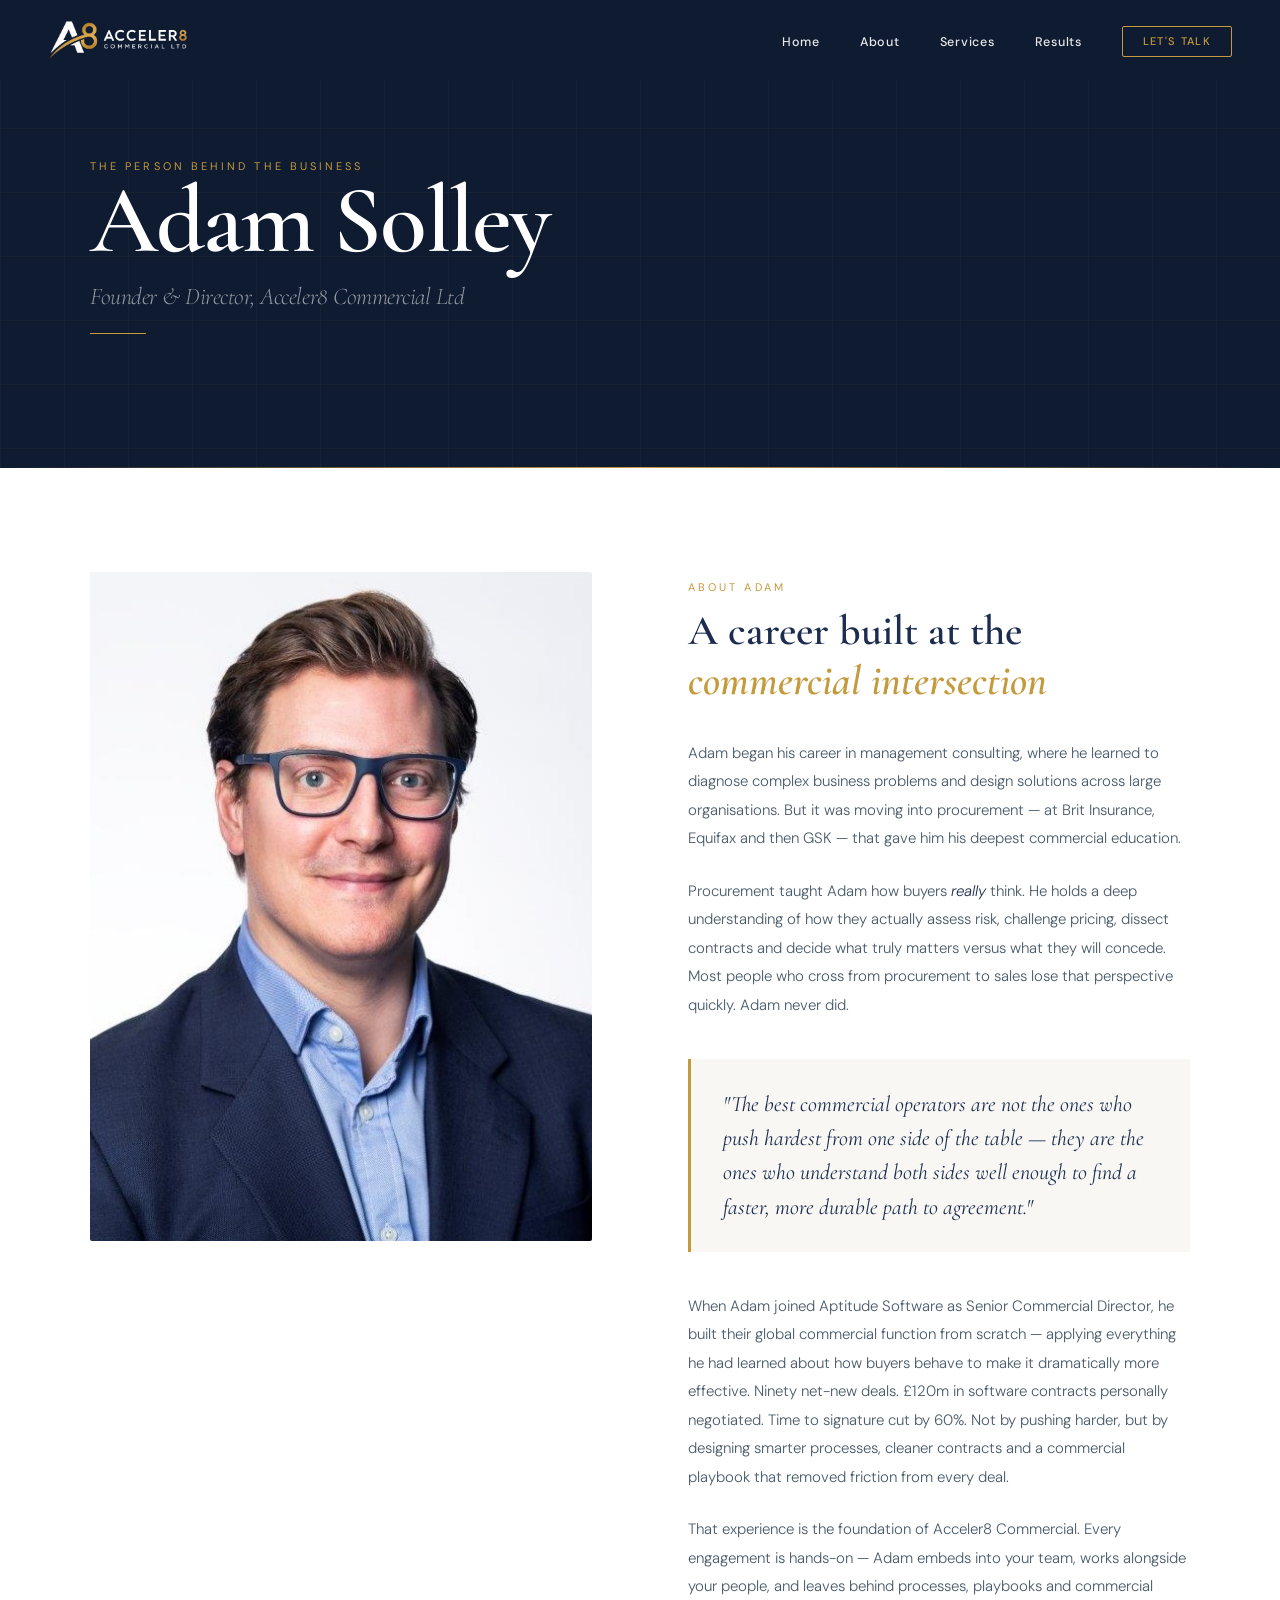
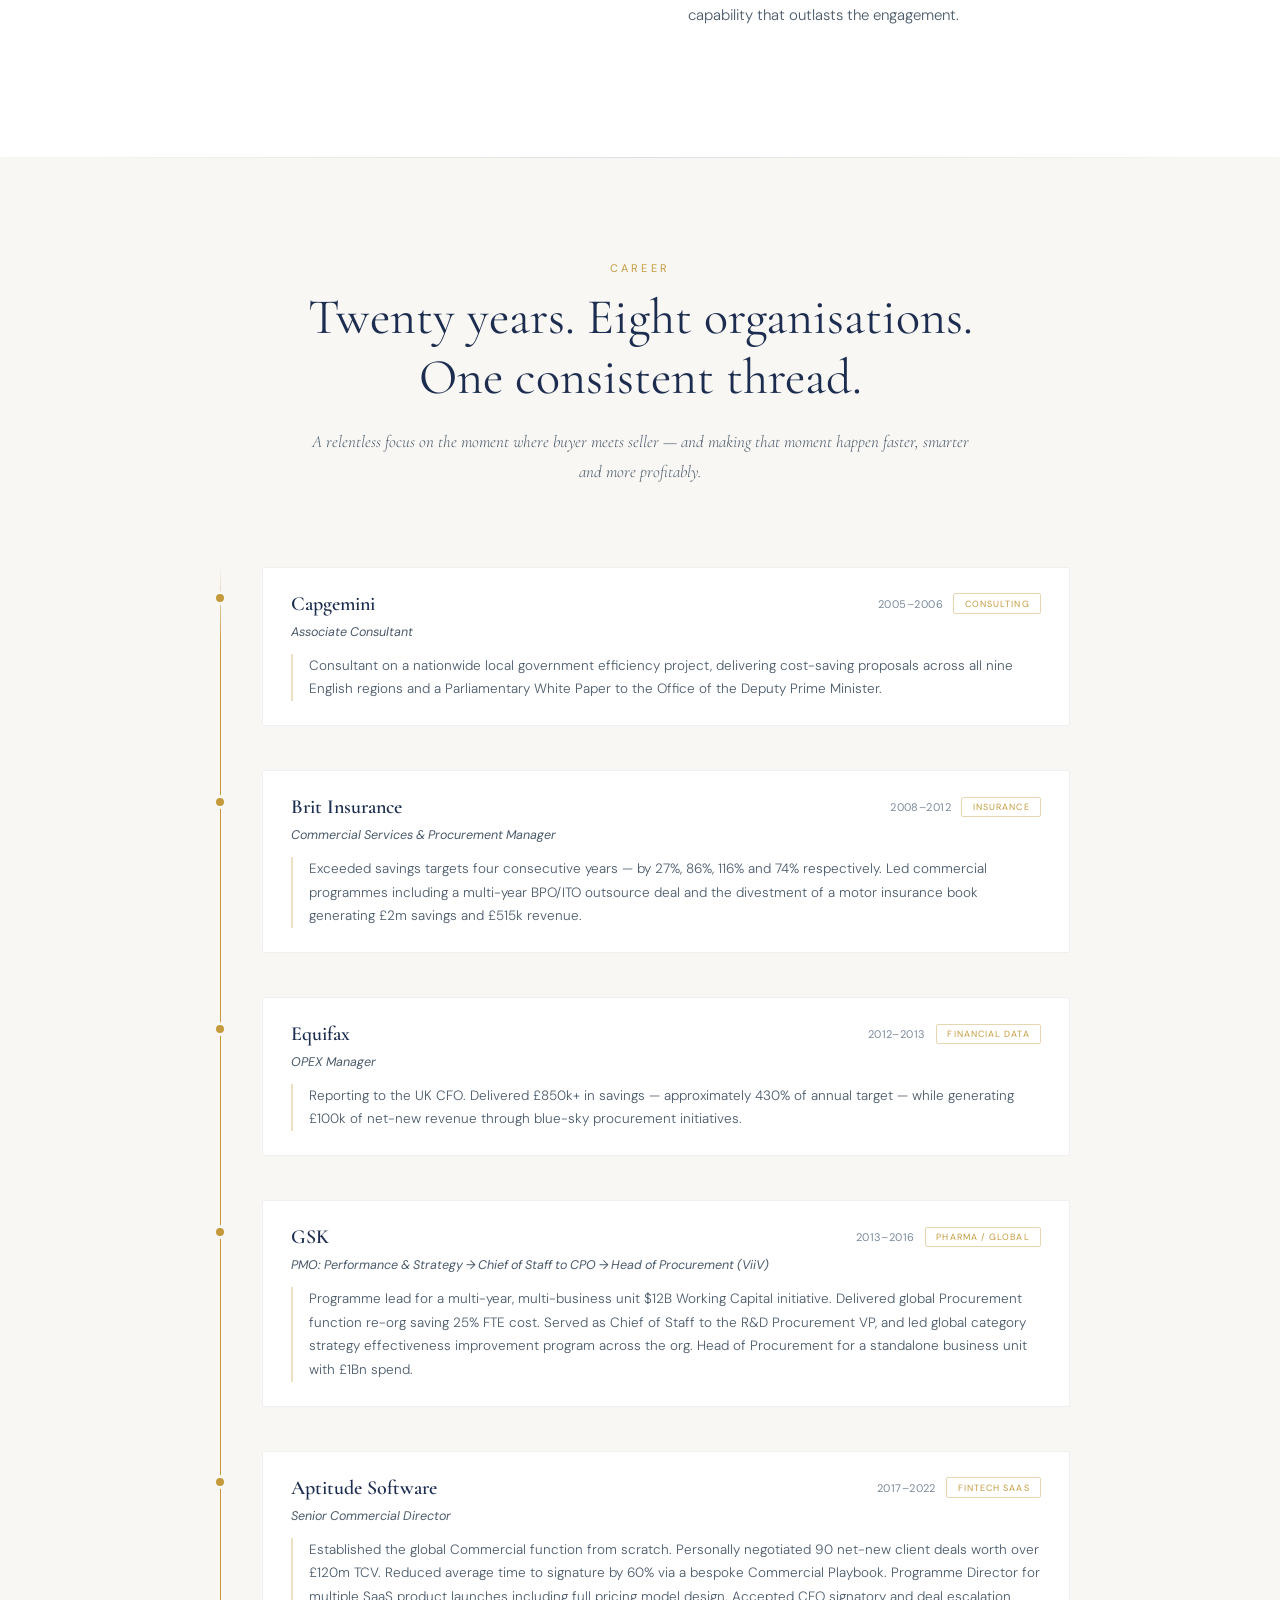
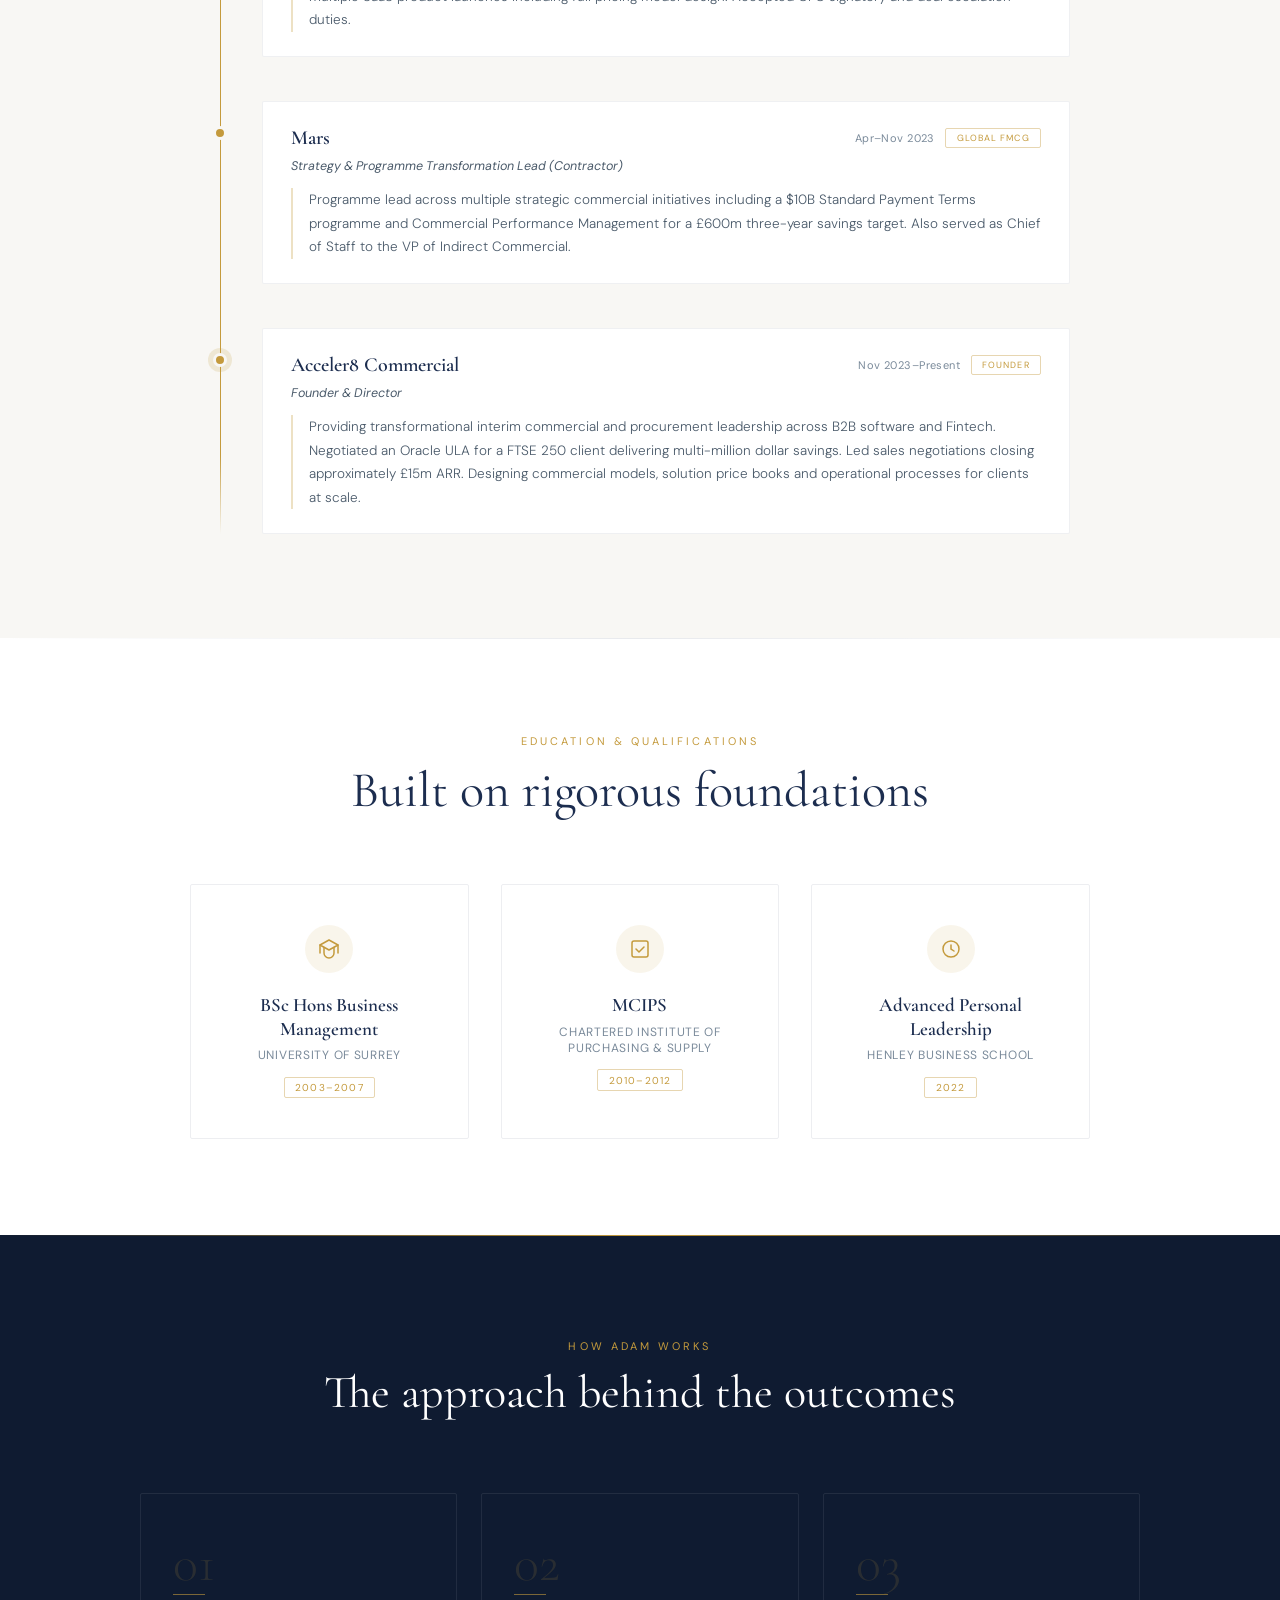
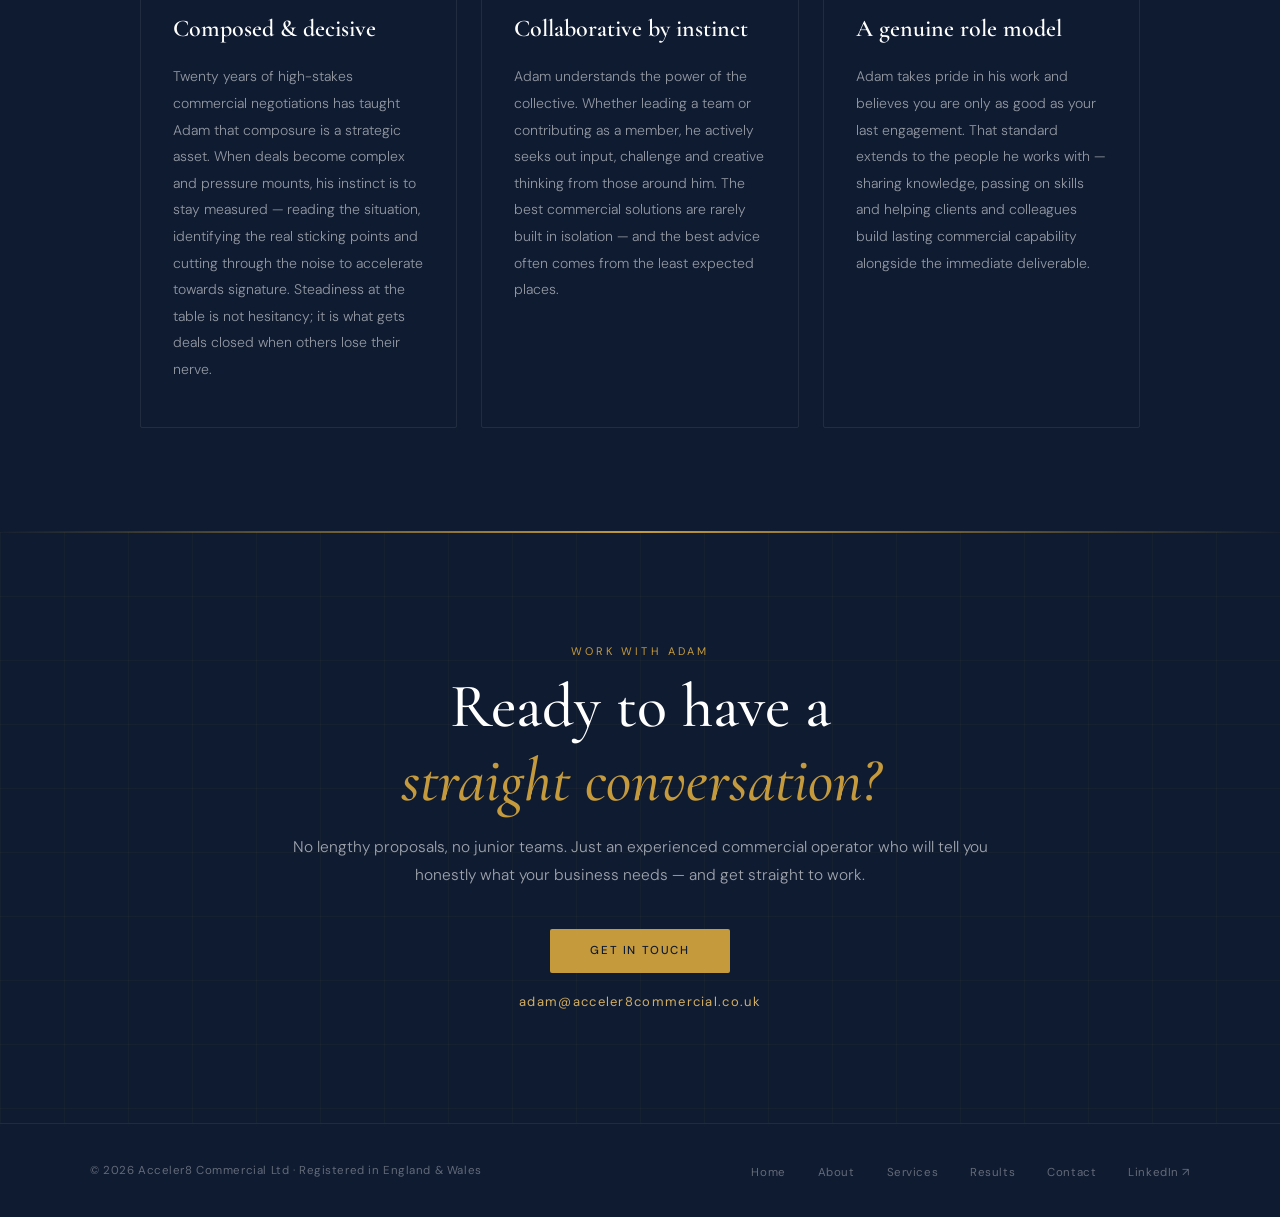
==== commit 89d609b9: "Add files via upload" ====
--- a/about.html
+++ b/about.html
@@ -11,6 +11,11 @@
 
   <!-- External Stylesheet - Shared across all pages -->
   <link rel="stylesheet" href="styles.css">
+  <link rel="icon" type="image/x-icon" href="favicon.ico">
+  <link rel="icon" type="image/png" sizes="32x32" href="favicon-32.png">
+  <link rel="apple-touch-icon" sizes="180x180" href="favicon-180.png">
+  <link rel="icon" type="image/png" sizes="192x192" href="favicon-192.png">
+  <link rel="icon" type="image/png" sizes="512x512" href="favicon-512.png">
 </head>
 <body>
 
@@ -19,11 +24,8 @@
 
   <!-- Navigation -->
   <nav id="nav" class="closed">
-    <a href="index.html" class="nav-logo">
-      <span class="nav-logo-text">
-        <span class="nav-logo-main">Acceler8</span>
-        <span class="nav-logo-sub">Commercial Ltd</span>
-      </span>
+    <a href="index.html" class="nav-logo" aria-label="Acceler8 Commercial Ltd">
+      <img src="logo-on-dark-bg.webp" alt="Acceler8 Commercial Ltd" class="nav-logo-img">
     </a>
 
     <!-- Mobile Menu Toggle -->
@@ -307,4 +309,4 @@
 
 </body>
 </html>
-                                                                                                                                                                                                                                                                                                                                                                                                                                                                                                                                                                                                                                                                                                                                                                                                                                                                                                                                                                                                                                                                                                                                                                                                                                                                                                                                                                                                                                                                                                                                                                                                                                                                                                                                                                                                                                                                                                                                                                                                                                                                                                                                                                                                                                                                                                                                                                                                                                                                                                                                                                                                                                                                                                                                                                                                                                                                                                                                                                                                                                                                                                                                                                                                                                                                                                                                                                                                                                                                                                                                                                                                                                                                                                                                                                                                                                                                                                                                                                                                                                                                                                                                                                                                                                                                                                                                                                                                                                                                                                                                                                                                                                                                                                                                                                                                                                                                                                                                                                                                                                                                                                                                                                                                                                                                                                                                                                                                                                                                                                                                                                                                                                                                                                                                                                                                                                                                                                                                                                                                                                                                                                                                                                                                                                                                                                                                                                                                                                                                                                                                                                                                                                                                                                                                                                                                                                                                                                                                                                                                                                                                                                                                                                                                                                                                                                                                                                                                                                                                                                                                                                                                                                                                                                                                                                                                                                                                                                                                                                                                                                                                                                                                                                                                                                                                                                                                                                                                                                                                                                                                                                                                                                                                                                                                                                                                                                                                                                                                                                                                                                                                                                                                                                                                                                                                                                                                                                                                                                                             +                                                                                                                                                                                                                                                                                                                                                                                                                                                                                                                                                                                                                                                                                                                                                                                                                                                                                                                                                                                                                                                                                                                                                                                                                                                                                                                                                                                                                                                                                                                                                                                                                                                                                                                                                                                                                                                                                                                                                                                                                                                                                                                                                                                                                                                                                                                                                                                                                                                                                                                                                                                                                                                                                                                                                                                                                                                                                                                                                                                                                                                                                                                                                                                                                                                                                                                                                                                                                                                                                                                                                                                                                                                                                                                                                                                                                                                                                                                                                                                                                                                                                                                                                                                                                                                                                                                                                                                                                                                                                                                                                                                                                                                                                                                                                                                                                                                                                                                                                                                                                                                                                                                                                                                                                                                                                                                                                                                                                                                                                                                                                                                                                                                                                                                                                                                                                                                                                                                                                                                                                                                                                                                                                                                                                                                                                                                                                                                                                                                                                                                                                                                                                                                                                                                                                                                                                                                                                                                                                                                                                                                                                                                                                                                                                                                                                                                                                                                                                                                                                                                                                                                                                                                                                                                                                                                                                                                                                                                                                                                                                                                                                                                                                                                                                                                                                                                                                                                                                                                                                                                                                                                                                                                                                                                                                                                                                                                                                                                                                                                                                                                                                                                                                                                                                                                                                                                                                                                   
--- a/styles.css
+++ b/styles.css
@@ -1,3012 +1,3642 @@
-/* ═══════════════════════════════════════════════════════════════════
-   ACCELER8 COMMERCIAL - MAIN STYLESHEET
-   Consolidated from all pages for better caching & performance
-   ═══════════════════════════════════════════════════════════════════ */
-
-/* ── ROOT VARIABLES & RESET ── */
-*,*::before,*::after {
-  box-sizing: border-box;
-  margin: 0;
-  padding: 0;
-}
-
-:root {
-  /* Color Palette - Updated for Better Contrast */
-  --navy: #1C2D4F;
-  --navy-deep: #0F1B31;
-  --navy-mid: #243560;
-  --gold: #C49A3C;           /* IMPROVED: Darker gold for better readability */
-  --gold-light: #D4AF62;     /* Kept for dark background accents */
-  --gold-pale: #F0E4C4;
-  --cream: #F8F7F4;
-  --white: #fff;
-
-  /* Text Colors */
-  --text-navy: #1C2D4F;
-  --text-mid: #4A5A6A;
-  --text-light: #7A8A9A;
-
-  /* Spacing */
-  --spacing-xs: 0.5rem;
-  --spacing-sm: 1rem;
-  --spacing-md: 1.5rem;
-  --spacing-lg: 2rem;
-  --spacing-xl: 3rem;
-
-  /* Transitions */
-  --transition-fast: 0.2s ease;
-  --transition-normal: 0.3s ease;
-}
-
-html {
-  scroll-behavior: smooth;
-}
-
-body {
-  font-family: 'DM Sans', sans-serif;
-  background: var(--cream);
-  color: var(--text-navy);
-  overflow-x: hidden;
-}
-
-/* ════════════════════════════════════════════════════════════════
-   TYPOGRAPHY
-   ════════════════════════════════════════════════════════════════ */
-
-h1, h2, h3, h4, h5, h6 {
-  font-weight: 600;
-  line-height: 1.2;
-}
-
-/* ════════════════════════════════════════════════════════════════
-   NAVIGATION
-   ════════════════════════════════════════════════════════════════ */
-
-nav {
-  position: fixed;
-  top: 0;
-  left: 0;
-  right: 0;
-  z-index: 100;
-  padding: 1.25rem var(--spacing-xl);
-  display: flex;
-  align-items: center;
-  justify-content: space-between;
-  transition: background 0.4s, box-shadow 0.4s;
-  background: transparent;
-}
-
-nav.scrolled {
-  background: var(--navy-deep);
-  box-shadow: 0 1px 24px rgba(0, 0, 0, 0.35);
-}
-
-.nav-logo {
-  display: flex;
-  align-items: center;
-  gap: 10px;
-  text-decoration: none;
-  z-index: 101;
-}
-
-.nav-logo-text {
-  display: flex;
-  flex-direction: column;
-  line-height: 1.15;
-}
-
-.nav-logo-main {
-  font-size: 14px;
-  font-weight: 500;
-  color: #fff;
-  letter-spacing: 0.1em;
-  text-transform: uppercase;
-}
-
-.nav-logo-sub {
-  font-size: 8.5px;
-  font-weight: 300;
-  color: var(--gold-light);
-  letter-spacing: 0.2em;
-  text-transform: uppercase;
-}
-
-.nav-links {
-  display: flex;
-  align-items: center;
-  gap: 2.5rem;
-  list-style: none;
-}
-
-.nav-links a {
-  text-decoration: none;
-  color: rgba(255, 255, 255, 0.9);  /* IMPROVED: More visible */
-  font-size: 12.5px;
-  letter-spacing: 0.06em;
-  transition: color var(--transition-fast);
-  font-weight: 500;  /* IMPROVED: Slightly heavier for clarity */
-}
-
-.nav-links a:hover {
-  color: var(--gold);  /* IMPROVED: Uses darker gold */
-}
-
-/* Keyboard Focus States - ACCESSIBILITY IMPROVEMENT */
-.nav-links a:focus {
-  outline: 2px solid var(--gold);
-  outline-offset: 4px;
-  border-radius: 2px;
-}
-
-.nav-cta {
-  padding: 0.45rem 1.25rem;
-  border: 1px solid var(--gold);
-  color: var(--gold) !important;
-  border-radius: 2px;
-  font-size: 11px !important;
-  letter-spacing: 0.12em !important;
-  text-transform: uppercase;
-  transition: background var(--transition-fast), color var(--transition-fast) !important;
-}
-
-.nav-cta:hover {
-  background: var(--gold) !important;
-  color: var(--navy-deep) !important;
-}
-
-/* Mobile Menu Toggle Button - NEW */
-.mobile-menu-toggle {
-  display: none;
-  background: none;
-  border: none;
-  color: #fff;
-  font-size: 24px;
-  cursor: pointer;
-  z-index: 102;
-  padding: 8px;
-  border-radius: 4px;
-  transition: background-color var(--transition-fast);
-}
-
-.mobile-menu-toggle:focus {
-  outline: 2px solid var(--gold);
-  outline-offset: 2px;
-}
-
-.mobile-menu-toggle:hover {
-  background-color: rgba(196, 154, 60, 0.2);
-}
-
-.mobile-menu-toggle.active {
-  background-color: rgba(196, 154, 60, 0.3);
-}
-
-.logo-svg {
-  width: 44px;
-  height: 44px;
-}
-
-/* ════════════════════════════════════════════════════════════════
-   HERO SECTION
-   ════════════════════════════════════════════════════════════════ */
-
-#hero {
-  min-height: 100vh;
-  background: var(--navy-deep);
-  display: flex;
-  align-items: center;
-  justify-content: center;
-  position: relative;
-  overflow: hidden;
-  padding: 8rem 3rem 5rem;
-}
-
-#hero::before {
-  content: '';
-  position: absolute;
-  inset: 0;
-  background-image: linear-gradient(rgba(196, 154, 60, 0.05) 1px, transparent 1px),
-                    linear-gradient(90deg, rgba(196, 154, 60, 0.05) 1px, transparent 1px);
-  background-size: 64px 64px;
-}
-
-#hero::after {
-  content: '';
-  position: absolute;
-  bottom: 0;
-  left: 0;
-  right: 0;
-  height: 1px;
-  background: linear-gradient(90deg, transparent, var(--gold), transparent);
-}
-
-.hero-content {
-  text-align: center;
-  max-width: 960px;
-  position: relative;
-  z-index: 1;
-}
-
-.hero-eyebrow {
-  font-size: 11px;
-  font-weight: 400;
-  letter-spacing: 0.28em;
-  text-transform: uppercase;
-  color: var(--gold);  /* IMPROVED: Darker gold */
-  margin-bottom: 2rem;
-  opacity: 0;
-  animation: fadeUp 0.8s 0.2s ease forwards;
-}
-
-.hero-title {
-  font-family: 'Cormorant Garamond', serif;
-  font-size: clamp(64px, 10vw, 120px);
-  font-weight: 600;
-  line-height: 0.95;
-  color: #fff;
-  letter-spacing: -0.02em;
-  margin-bottom: 1.5rem;
-  opacity: 0;
-  animation: fadeUp 0.8s 0.4s ease forwards;
-}
-
-.hero-title em {
-  font-style: italic;
-  color: var(--gold);
-}
-
-/* Hero heading for Results and Contact pages */
-.hero-h {
-  font-family: 'Cormorant Garamond', serif;
-  font-size: clamp(40px, 6vw, 86px);
-  font-weight: 600;
-  line-height: 1.05;
-  color: #fff;
-  letter-spacing: -0.02em;
-  opacity: 0;
-  animation: fadeUp 0.8s 0.35s ease forwards;
-}
-
-.hero-h em {
-  font-style: italic;
-  color: var(--gold);
-}
-
-.hero-rule {
-  width: 56px;
-  height: 1px;
-  background: var(--gold);
-  margin: 0 auto 1.75rem;
-  opacity: 0;
-  animation: fadeUp 0.8s 0.6s ease forwards;
-}
-
-.hero-sub {
-  font-family: 'Cormorant Garamond', serif;
-  font-size: clamp(18px, 2.4vw, 26px);
-  font-weight: 300;
-  font-style: italic;
-  color: rgba(255, 255, 255, 0.65);
-  line-height: 1.65;
-  max-width: 700px;
-  margin: 0 auto 2.75rem;
-  opacity: 0;
-  animation: fadeUp 0.8s 0.75s ease forwards;
-}
-
-.hero-btns {
-  display: flex;
-  align-items: center;
-  justify-content: center;
-  gap: 1.25rem;
-  flex-wrap: wrap;
-  opacity: 0;
-  animation: fadeUp 0.8s 0.95s ease forwards;
-}
-
-.btn-gold {
-  display: inline-block;
-  padding: 0.9rem 2.5rem;
-  background: var(--gold);
-  color: var(--navy-deep);
-  text-decoration: none;
-  font-size: 11.5px;
-  font-weight: 500;
-  letter-spacing: 0.14em;
-  text-transform: uppercase;
-  border-radius: 2px;
-  transition: background var(--transition-fast), transform var(--transition-fast);
-  cursor: pointer;
-  border: none;
-}
-
-.btn-gold:hover,
-.btn-gold:focus {
-  background: var(--gold-light);
-  transform: translateY(-2px);
-}
-
-/* Keyboard Focus - ACCESSIBILITY */
-.btn-gold:focus {
-  outline: 2px solid var(--gold);
-  outline-offset: 2px;
-}
-
-.btn-ghost {
-  display: inline-block;
-  padding: 0.9rem 2.5rem;
-  background: transparent;
-  color: rgba(255, 255, 255, 0.75);
-  text-decoration: none;
-  font-size: 11.5px;
-  letter-spacing: 0.14em;
-  text-transform: uppercase;
-  border: 1px solid rgba(255, 255, 255, 0.25);
-  border-radius: 2px;
-  transition: border-color var(--transition-fast), color var(--transition-fast);
-  cursor: pointer;
-}
-
-.btn-ghost:hover,
-.btn-ghost:focus {
-  border-color: rgba(255, 255, 255, 0.6);
-  color: #fff;
-}
-
-.btn-ghost:focus {
-  outline: 2px solid var(--gold);
-  outline-offset: 2px;
-}
-
-.scroll-hint {
-  position: absolute;
-  bottom: 2rem;
-  left: 50%;
-  transform: translateX(-50%);
-  display: flex;
-  flex-direction: column;
-  align-items: center;
-  gap: 8px;
-  opacity: 0;
-  animation: fadeIn 1s 1.8s ease forwards;
-}
-
-.scroll-hint span {
-  font-size: 9.5px;
-  letter-spacing: 0.22em;
-  text-transform: uppercase;
-  color: rgba(255, 255, 255, 0.3);
-}
-
-.scroll-line {
-  width: 1px;
-  height: 44px;
-  background: linear-gradient(to bottom, var(--gold), transparent);
-  animation: pulse 2s ease infinite;
-}
-
-/* ════════════════════════════════════════════════════════════════
-   QUESTIONS SECTION
-   ════════════════════════════════════════════════════════════════ */
-
-#questions {
-  background: var(--navy);
-  padding: 6rem 3rem;
-  position: relative;
-}
-
-#questions::before {
-  content: '';
-  position: absolute;
-  top: 0;
-  left: 0;
-  right: 0;
-  height: 1px;
-  background: linear-gradient(90deg, transparent, var(--gold), transparent);
-}
-
-.qs-header {
-  text-align: center;
-  margin-bottom: 4.5rem;
-}
-
-.section-eye {
-  display: block;
-  font-size: 11px;
-  font-weight: 400;
-  letter-spacing: 0.28em;
-  text-transform: uppercase;
-  color: var(--gold);  /* IMPROVED: Darker gold */
-  margin-bottom: 1rem;
-}
-
-.section-h-light {
-  font-family: 'Cormorant Garamond', serif;
-  font-size: clamp(28px, 4.5vw, 48px);
-  font-weight: 400;
-  color: #fff;
-  line-height: 1.2;
-}
-
-.qs-grid {
-  max-width: 1040px;
-  margin: 0 auto;
-  display: grid;
-  grid-template-columns: 1fr 1fr;
-  gap: 0;
-}
-
-.q-item {
-  padding: 2.75rem 3rem;
-  border-bottom: 1px solid rgba(255, 255, 255, 0.07);
-  border-right: 1px solid rgba(255, 255, 255, 0.07);
-  transition: background var(--transition-normal);
-}
-
-.q-item:hover {
-  background: rgba(196, 154, 60, 0.05);
-}
-
-.q-item:nth-child(even) {
-  border-right: none;
-}
-
-.q-item.q-last {
-  grid-column: 1/-1;
-  border-bottom: none;
-  border-right: none;
-  max-width: 580px;
-  margin: 0 auto;
-  text-align: center;
-  padding: 3rem 2rem 0;
-}
-
-.q-num {
-  display: block;
-  font-family: 'Cormorant Garamond', serif;
-  font-size: clamp(20px, 2.2vw, 27px);
-  font-weight: 400;
-  color: var(--gold);  /* IMPROVED: Darker gold */
-  letter-spacing: 0.15em;
-  margin-bottom: 0.75rem;
-}
-
-.q-text {
-  font-family: 'Cormorant Garamond', serif;
-  font-size: clamp(20px, 2.2vw, 27px);
-  font-weight: 400;
-  font-style: italic;
-  color: rgba(255, 255, 255, 0.88);
-  line-height: 1.45;
-}
-
-.q-tag {
-  display: inline-block;
-  margin-top: 1rem;
-  font-size: 10px;
-  font-weight: 400;
-  letter-spacing: 0.15em;
-  text-transform: uppercase;
-  color: var(--gold);  /* IMPROVED: Darker gold */
-  border: 1px solid var(--gold);  /* IMPROVED: Darker gold */
-  padding: 0.25rem 0.7rem;
-  border-radius: 2px;
-}
-
-/* ════════════════════════════════════════════════════════════════
-   PIVOT SECTION
-   ════════════════════════════════════════════════════════════════ */
-
-#pivot {
-  background: var(--cream);
-  padding: 5.5rem 3rem;
-  text-align: center;
-  position: relative;
-}
-
-.pivot-line {
-  font-family: 'Cormorant Garamond', serif;
-  font-size: clamp(26px, 3.8vw, 46px);
-  font-weight: 500;
-  color: var(--navy);
-  line-height: 1.35;
-  max-width: 820px;
-  margin: 0 auto 1.5rem;
-}
-
-.pivot-line em {
-  font-style: italic;
-  color: var(--gold);
-}
-
-.pivot-sub {
-  font-size: 15.5px;
-  font-weight: 300;
-  color: var(--text-mid);
-  max-width: 600px;
-  margin: 0 auto;
-  line-height: 1.75;
-}
-
-/* ════════════════════════════════════════════════════════════════
-   ABOUT SECTION
-   ════════════════════════════════════════════════════════════════ */
-
-#about {
-  background: #fff;
-  padding: 6rem 3rem;
-}
-
-.about-wrap {
-  max-width: 1100px;
-  margin: 0 auto;
-  display: grid;
-  grid-template-columns: 1fr 1fr;
-  gap: 6rem;
-  align-items: center;
-}
-
-.about-label {
-  display: block;
-  font-size: 11px;
-  letter-spacing: 0.28em;
-  text-transform: uppercase;
-  color: var(--gold);  /* IMPROVED: Darker gold */
-  margin-bottom: 1rem;
-  font-weight: 500;
-}
-
-.about-h {
-  font-family: 'Cormorant Garamond', serif;
-  font-size: clamp(30px, 3.8vw, 46px);
-  font-weight: 600;
-  color: var(--navy);
-  line-height: 1.2;
-  margin-bottom: 1.5rem;
-}
-
-.about-h em {
-  font-style: italic;
-  color: var(--gold);
-}
-
-.about-p {
-  font-size: 15px;
-  line-height: 1.85;
-  color: var(--text-mid);
-  font-weight: 300;
-  margin-bottom: 1.25rem;
-}
-
-.about-p strong {
-  color: var(--navy);
-  font-weight: 500;
-}
-
-.creds {
-  margin-top: 2rem;
-  display: flex;
-  flex-direction: column;
-  gap: 0.6rem;
-}
-
-.cred {
-  display: flex;
-  align-items: center;
-  gap: 0.85rem;
-  font-size: 13px;
-  color: var(--text-mid);
-}
-
-.cred::before {
-  content: '';
-  width: 22px;
-  height: 1px;
-  background: var(--gold);
-  flex-shrink: 0;
-}
-
-.usp-cards {
-  display: flex;
-  flex-direction: column;
-  gap: 1.25rem;
-}
-
-.usp {
-  background: var(--cream);
-  border-left: 3px solid var(--gold);
-  padding: 1.5rem 1.75rem;
-  border-radius: 0 2px 2px 0;
-}
-
-.usp h4 {
-  font-family: 'Cormorant Garamond', serif;
-  font-size: 19px;
-  font-weight: 600;
-  color: var(--navy);
-  margin-bottom: 0.45rem;
-}
-
-.usp p {
-  font-size: 13.5px;
-  line-height: 1.7;
-  color: var(--text-mid);
-  font-weight: 300;
-}
-
-/* ════════════════════════════════════════════════════════════════
-   STATS SECTION
-   ════════════════════════════════════════════════════════════════ */
-
-#stats {
-  background: var(--navy-deep);
-  padding: 5rem 3rem;
-  position: relative;
-}
-
-#stats::before,
-#stats::after {
-  content: '';
-  position: absolute;
-  left: 0;
-  right: 0;
-  height: 1px;
-  background: linear-gradient(90deg, transparent, var(--gold), transparent);
-}
-
-#stats::before {
-  top: 0;
-}
-
-#stats::after {
-  bottom: 0;
-}
-
-.stats-row {
-  max-width: 1100px;
-  margin: 0 auto;
-  display: grid;
-  grid-template-columns: repeat(4, 1fr);
-  gap: 0;
-}
-
-.stat {
-  padding: 2rem;
-  text-align: center;
-  border-right: 1px solid rgba(255, 255, 255, 0.1);
-}
-
-.stat:last-child {
-  border-right: none;
-}
-
-.stat-n {
-  font-family: 'Cormorant Garamond', serif;
-  font-size: clamp(38px, 5vw, 66px);
-  font-weight: 600;
-  color: var(--gold);
-  line-height: 1;
-  margin-bottom: 0.5rem;
-}
-
-.stat-l {
-  font-size: 11.5px;
-  font-weight: 400;
-  letter-spacing: 0.1em;
-  text-transform: uppercase;
-  color: rgba(255, 255, 255, 0.55);
-  line-height: 1.5;
-}
-
-/* ════════════════════════════════════════════════════════════════
-   SERVICES SECTION
-   ════════════════════════════════════════════════════════════════ */
-
-#services {
-  background: var(--cream);
-  padding: 6.5rem 3rem;
-}
-
-.svc-header {
-  text-align: center;
-  margin-bottom: 4rem;
-}
-
-.section-h-dark {
-  font-family: 'Cormorant Garamond', serif;
-  font-size: clamp(30px, 4.5vw, 50px);
-  font-weight: 400;
-  color: var(--navy);
-  line-height: 1.2;
-  margin-top: 0.5rem;
-}
-
-.svc-sub {
-  font-size: 15.5px;
-  font-weight: 300;
-  color: var(--text-mid);
-  max-width: 580px;
-  margin: 1rem auto 0;
-  line-height: 1.7;
-}
-
-.svc-grid {
-  max-width: 1100px;
-  margin: 0 auto;
-  display: grid;
-  grid-template-columns: repeat(2, 1fr);
-  gap: 1.5rem;
-}
-
-.svc-card {
-  background: #fff;
-  border: 1px solid rgba(28, 45, 79, 0.1);
-  padding: 2.75rem;
-  border-radius: 2px;
-  position: relative;
-  overflow: hidden;
-  transition: transform var(--transition-normal), box-shadow var(--transition-normal), border-color var(--transition-normal);
-  text-decoration: none;
-  color: inherit;
-  display: block;
-}
-
-.svc-card::before {
-  content: '';
-  position: absolute;
-  top: 0;
-  left: 0;
-  width: 3px;
-  height: 0;
-  background: var(--gold);
-  transition: height 0.4s;
-}
-
-.svc-card:hover {
-  transform: translateY(-3px);
-  box-shadow: 0 12px 48px rgba(28, 45, 79, 0.1);
-  border-color: rgba(196, 154, 60, 0.25);
-}
-
-.svc-card:hover::before {
-  height: 100%;
-}
-
-.svc-card:focus {
-  outline: 2px solid var(--gold);
-  outline-offset: 2px;
-}
-
-.svc-num {
-  font-family: 'Cormorant Garamond', serif;
-  font-size: 60px;
-  font-weight: 300;
-  color: rgba(196, 154, 60, 0.12);
-  line-height: 1;
-  margin-bottom: 0.25rem;
-}
-
-.svc-title {
-  font-family: 'Cormorant Garamond', serif;
-  font-size: 26px;
-  font-weight: 600;
-  color: var(--navy);
-  margin-bottom: 1rem;
-  line-height: 1.2;
-}
-
-.svc-body {
-  font-size: 14px;
-  line-height: 1.85;
-  color: var(--text-mid);
-  font-weight: 300;
-  margin-bottom: 1.5rem;
-}
-
-.svc-tags {
-  display: flex;
-  flex-wrap: wrap;
-  gap: 0.5rem;
-}
-
-.tag {
-  font-size: 9.5px;
-  font-weight: 400;
-  letter-spacing: 0.12em;
-  text-transform: uppercase;
-  color: var(--gold);  /* IMPROVED: Darker gold */
-  border: 1px solid rgba(196, 154, 60, 0.4);
-  padding: 0.25rem 0.7rem;
-  border-radius: 2px;
-}
-
-/* ════════════════════════════════════════════════════════════════
-   CLIENTS SECTION
-   ════════════════════════════════════════════════════════════════ */
-
-#clients {
-  background: #fff;
-  padding: 5rem 3rem;
-  text-align: center;
-}
-
-.clients-wrap {
-  max-width: 900px;
-  margin: 0 auto;
-}
-
-.clients-note {
-  font-size: 13px;
-  font-weight: 300;
-  color: var(--text-light);
-  margin-top: 2.5rem;
-  font-style: italic;
-}
-
-.clients-row {
-  display: flex;
-  align-items: center;
-  justify-content: center;
-  flex-wrap: wrap;
-  gap: 1rem 3rem;
-  margin-top: 2.5rem;
-}
-
-.client-n {
-  font-family: 'DM Sans', sans-serif;
-  font-size: 14.5px;
-  font-weight: 500;
-  letter-spacing: 0.12em;
-  text-transform: uppercase;
-  color: rgba(28, 45, 79, 0.28);
-  transition: color var(--transition-normal);
-  cursor: default;
-}
-
-.client-n:hover {
-  color: var(--navy);
-}
-
-/* ════════════════════════════════════════════════════════════════
-   CTA SECTION
-   ════════════════════════════════════════════════════════════════ */
-
-#cta {
-  background: var(--navy);
-  padding: 6.5rem 3rem;
-  text-align: center;
-  position: relative;
-  overflow: hidden;
-}
-
-#cta::before {
-  content: '';
-  position: absolute;
-  inset: 0;
-  background-image: linear-gradient(rgba(196, 154, 60, 0.04) 1px, transparent 1px),
-                    linear-gradient(90deg, rgba(196, 154, 60, 0.04) 1px, transparent 1px);
-  background-size: 64px 64px;
-}
-
-.cta-inner {
-  position: relative;
-  z-index: 1;
-  max-width: 700px;
-  margin: 0 auto;
-}
-
-.cta-h {
-  font-family: 'Cormorant Garamond', serif;
-  font-size: clamp(34px, 5vw, 60px);
-  font-weight: 500;
-  color: #fff;
-  line-height: 1.25;
-  margin-bottom: 1rem;
-}
-
-.cta-h em {
-  font-style: italic;
-  color: var(--gold);
-}
-
-.cta-p {
-  font-size: 15.5px;
-  font-weight: 300;
-  color: rgba(255, 255, 255, 0.65);
-  line-height: 1.75;
-  margin-bottom: 2.5rem;
-}
-
-.cta-email {
-  display: inline-block;
-  font-size: 13px;
-  letter-spacing: 0.1em;
-  color: var(--gold-light);
-  text-decoration: none;
-  margin-top: 1.25rem;
-  transition: color var(--transition-fast);
-}
-
-.cta-email:hover {
-  color: #fff;
-}
-
-.cta-email:focus {
-  outline: 2px solid var(--gold);
-  outline-offset: 2px;
-  border-radius: 2px;
-}
-
-/* ════════════════════════════════════════════════════════════════
-   FOOTER
-   ════════════════════════════════════════════════════════════════ */
-
-footer {
-  background: var(--navy-deep);
-  padding: 2.25rem 3rem;
-  border-top: 1px solid rgba(255, 255, 255, 0.07);
-}
-
-.footer-in {
-  max-width: 1100px;
-  margin: 0 auto;
-  display: flex;
-  align-items: center;
-  justify-content: space-between;
-  flex-wrap: wrap;
-  gap: 1rem;
-}
-
-.footer-copy {
-  font-size: 11.5px;
-  color: rgba(255, 255, 255, 0.35);
-  letter-spacing: 0.05em;
-}
-
-.footer-links {
-  display: flex;
-  gap: 2rem;
-  list-style: none;
-}
-
-.footer-links a {
-  font-size: 11.5px;
-  color: rgba(255, 255, 255, 0.35);
-  text-decoration: none;
-  letter-spacing: 0.05em;
-  transition: color var(--transition-fast);
-}
-
-.footer-links a:hover {
-  color: var(--gold-light);
-}
-
-.footer-links a:focus {
-  outline: 2px solid var(--gold);
-  outline-offset: 2px;
-  border-radius: 2px;
-}
-
-/* ════════════════════════════════════════════════════════════════
-   ANIMATIONS
-   ════════════════════════════════════════════════════════════════ */
-
-@keyframes fadeUp {
-  from {
-    opacity: 0;
-    transform: translateY(22px);
-  }
-  to {
-    opacity: 1;
-    transform: translateY(0);
-  }
-}
-
-@keyframes fadeIn {
-  from {
-    opacity: 0;
-  }
-  to {
-    opacity: 1;
-  }
-}
-
-@keyframes pulse {
-  0%, 100% {
-    opacity: 0.5;
-  }
-  50% {
-    opacity: 1;
-  }
-}
-
-.reveal {
-  opacity: 0;
-  transform: translateY(26px);
-  transition: opacity 0.75s ease, transform 0.75s ease;
-}
-
-.reveal.in {
-  opacity: 1;
-  transform: translateY(0);
-}
-
-.d1 { transition-delay: 0.1s; }
-.d2 { transition-delay: 0.2s; }
-.d3 { transition-delay: 0.3s; }
-.d4 { transition-delay: 0.4s; }
-
-/* ════════════════════════════════════════════════════════════════
-   MOBILE RESPONSIVE DESIGN
-   ════════════════════════════════════════════════════════════════ */
-
-@media (max-width: 1024px) {
-  /* Tablets */
-  nav {
-    padding: 1rem 2rem;
-  }
-
-  .nav-logo-text {
-    display: none;
-  }
-
-  .nav-links {
-    gap: 1.5rem;
-  }
-
-  .nav-links a {
-    font-size: 11px;
-  }
-
-  #hero {
-    padding: 7rem 2rem 4rem;
-  }
-
-  #questions {
-    padding: 5rem 2rem;
-  }
-
-  .qs-grid {
-    grid-template-columns: 1fr;
-    max-width: 100%;
-  }
-
-  .q-item {
-    border-right: none !important;
-  }
-
-  .q-item.q-last {
-    grid-column: 1;
-    max-width: 100%;
-    padding: 2rem;
-  }
-
-  #about {
-    padding: 5rem 2rem;
-  }
-
-  .about-wrap {
-    grid-template-columns: 1fr;
-    gap: 3rem;
-  }
-
-  #stats {
-    padding: 4rem 2rem;
-  }
-
-  .stats-row {
-    grid-template-columns: repeat(2, 1fr);
-  }
-
-  .stat {
-    border-right: none;
-    border-bottom: 1px solid rgba(255, 255, 255, 0.1);
-    padding: 1.5rem;
-  }
-
-  .stat:nth-child(odd) {
-    border-right: 1px solid rgba(255, 255, 255, 0.1);
-  }
-
-  .stat:nth-child(3),
-  .stat:nth-child(4) {
-    border-bottom: none;
-  }
-
-  #services {
-    padding: 5rem 2rem;
-  }
-
-  .svc-grid {
-    grid-template-columns: 1fr;
-  }
-
-  .svc-card {
-    padding: 2rem;
-  }
-
-  #cta {
-    padding: 5rem 2rem;
-  }
-
-  .cta-h {
-    font-size: clamp(28px, 4vw, 42px);
-  }
-
-  footer {
-    padding: 1.5rem 2rem;
-  }
-
-  .footer-in {
-    flex-direction: column;
-    align-items: flex-start;
-  }
-
-  .footer-links {
-    flex-wrap: wrap;
-    gap: 1rem;
-  }
-}
-
-@media (max-width: 768px) {
-  /* Mobile devices */
-
-  /* Show mobile menu button */
-  .mobile-menu-toggle {
-    display: block;
-  }
-
-  /* Hide navigation on mobile (show with JavaScript) */
-  nav.closed .nav-links {
-    display: none;
-  }
-
-  nav.closed .nav-cta {
-    display: none;
-  }
-
-  nav.open .nav-links {
-    display: flex;
-  }
-
-  nav.open .nav-cta {
-    display: block;
-  }
-
-  /* Mobile navigation styling */
-  nav.open {
-    flex-direction: column;
-    background: var(--navy-deep) !important;
-    box-shadow: 0 4px 12px rgba(0, 0, 0, 0.35) !important;
-    padding: 1rem 0;
-  }
-
-  nav.open .nav-logo {
-    width: 100%;
-    justify-content: center;
-    padding: 1rem;
-    border-bottom: 1px solid rgba(255, 255, 255, 0.1);
-  }
-
-  nav.open .nav-links {
-    flex-direction: column;
-    width: 100%;
-    gap: 0;
-    padding: 0;
-    margin: 0;
-  }
-
-  nav.open .nav-links li {
-    border-bottom: 1px solid rgba(255, 255, 255, 0.05);
-  }
-
-  nav.open .nav-links li:last-child {
-    border-bottom: none;
-  }
-
-  nav.open .nav-links a {
-    display: block;
-    padding: 1rem;
-    text-align: center;
-    font-size: 13px;
-  }
-
-  nav.open .nav-cta {
-    margin: 1rem;
-  }
-
-  .nav-logo-text {
-    display: none;
-  }
-
-  #hero {
-    min-height: auto;
-    padding: 6rem 1.5rem 3rem;
-  }
-
-  .hero-eyebrow {
-    font-size: 10px;
-  }
-
-  .hero-title {
-    font-size: clamp(42px, 9vw, 64px);
-  }
-
-  .hero-sub {
-    font-size: clamp(16px, 2vw, 20px);
-    margin-bottom: 2rem;
-  }
-
-  .hero-btns {
-    gap: 0.75rem;
-  }
-
-  .btn-gold,
-  .btn-ghost {
-    padding: 0.75rem 1.5rem;
-    font-size: 10px;
-  }
-
-  .scroll-hint {
-    display: none;
-  }
-
-  #questions {
-    padding: 4rem 1.5rem;
-  }
-
-  .qs-header {
-    margin-bottom: 3rem;
-  }
-
-  .section-h-light {
-    font-size: clamp(24px, 5vw, 36px);
-  }
-
-  .q-item {
-    padding: 1.5rem 1.25rem;
-  }
-
-  .q-text {
-    font-size: clamp(18px, 2vw, 24px);
-  }
-
-  #pivot {
-    padding: 4rem 1.5rem;
-  }
-
-  .pivot-line {
-    font-size: clamp(22px, 3.5vw, 36px);
-  }
-
-  .pivot-sub {
-    font-size: 14px;
-    max-width: 100%;
-  }
-
-  #about {
-    padding: 4rem 1.5rem;
-  }
-
-  .about-wrap {
-    gap: 2rem;
-  }
-
-  .about-h {
-    font-size: clamp(24px, 3.5vw, 36px);
-  }
-
-  .about-p {
-    font-size: 14px;
-  }
-
-  .usp-cards {
-    gap: 1rem;
-  }
-
-  .usp {
-    padding: 1.25rem 1.5rem;
-  }
-
-  .usp h4 {
-    font-size: 17px;
-  }
-
-  .usp p {
-    font-size: 12.5px;
-  }
-
-  #stats {
-    padding: 3rem 1.5rem;
-  }
-
-  .stats-row {
-    grid-template-columns: 1fr;
-  }
-
-  .stat {
-    border-right: none !important;
-    border-bottom: 1px solid rgba(255, 255, 255, 0.1);
-    padding: 1.5rem 1.25rem;
-  }
-
-  .stat:last-child {
-    border-bottom: none;
-  }
-
-  .stat-n {
-    font-size: clamp(32px, 4vw, 48px);
-  }
-
-  .stat-l {
-    font-size: 10px;
-  }
-
-  #services {
-    padding: 4rem 1.5rem;
-  }
-
-  .section-h-dark {
-    font-size: clamp(24px, 4vw, 40px);
-  }
-
-  .svc-sub {
-    font-size: 14px;
-  }
-
-  .svc-grid {
-    gap: 1.25rem;
-  }
-
-  .svc-card {
-    padding: 1.5rem;
-  }
-
-  .svc-num {
-    font-size: 48px;
-  }
-
-  .svc-title {
-    font-size: 20px;
-  }
-
-  .svc-body {
-    font-size: 13px;
-  }
-
-  #clients {
-    padding: 4rem 1.5rem;
-  }
-
-  .clients-row {
-    gap: 1rem 2rem;
-  }
-
-  .client-n {
-    font-size: 13px;
-  }
-
-  #cta {
-    padding: 4rem 1.5rem;
-  }
-
-  .cta-h {
-    font-size: clamp(26px, 4vw, 40px);
-  }
-
-  .cta-p {
-    font-size: 14px;
-  }
-
-  footer {
-    padding: 2rem 1.5rem;
-  }
-
-  .footer-in {
-    flex-direction: column;
-    align-items: flex-start;
-    gap: 1.5rem;
-  }
-
-  .footer-copy,
-  .footer-links {
-    font-size: 10px;
-  }
-
-  .footer-links {
-    gap: 1rem;
-  }
-
-  /* Results page responsive */
-  #hero .hero-inner {
-    grid-template-columns: 1fr;
-    gap: 2rem;
-    align-items: center;
-  }
-
-  .hero-intro {
-    font-size: clamp(14px, 2.5vw, 18px);
-  }
-
-  .results-grid {
-    grid-template-columns: 1fr;
-  }
-
-  .result-card.wide {
-    grid-column: span 1;
-  }
-
-  .result-card.wide .card-inner {
-    grid-template-columns: 1fr;
-    gap: 1.5rem;
-  }
-
-  .stat {
-    border-right: none !important;
-    border-bottom: 1px solid rgba(255, 255, 255, 0.1);
-    padding: 1.5rem 1.25rem;
-  }
-
-  .stat:last-child {
-    border-bottom: none;
-  }
-
-  .stats-row {
-    grid-template-columns: 1fr 1fr;
-  }
-
-  .clients-grid {
-    grid-template-columns: repeat(3, 1fr);
-  }
-
-  .client-cell {
-    border-right: 1px solid rgba(28, 45, 79, 0.07);
-  }
-
-  .client-cell:nth-child(3n) {
-    border-right: none;
-  }
-
-  .section-header {
-    flex-direction: column;
-  }
-
-  .section-note {
-    text-align: left;
-  }
-
-  /* Contact page responsive */
-  .contact-wrap {
-    grid-template-columns: 1fr;
-    gap: 3rem;
-  }
-
-  .form-row {
-    grid-template-columns: 1fr;
-  }
-
-  .form-checks {
-    grid-template-columns: 1fr;
-  }
-
-  .form-submit {
-    flex-direction: column;
-    gap: 1rem;
-  }
-
-  .btn-submit {
-    width: 100%;
-    padding: 0.9rem 1.8rem;
-  }
-}
-
-@media (max-width: 480px) {
-  /* Extra small phones */
-
-  nav {
-    padding: 0.75rem 1rem;
-  }
-
-  #hero {
-    padding: 5rem 1rem 2rem;
-  }
-
-  .hero-title {
-    font-size: clamp(32px, 7vw, 48px);
-  }
-
-  .hero-btns {
-    flex-direction: column;
-    gap: 0.5rem;
-  }
-
-  .btn-gold,
-  .btn-ghost {
-    width: 100%;
-    padding: 0.75rem 1.25rem;
-  }
-
-  #questions {
-    padding: 3rem 1rem;
-  }
-
-  .q-item {
-    padding: 1.25rem 1rem;
-  }
-
-  #about {
-    padding: 3rem 1rem;
-  }
-
-  .about-h {
-    font-size: clamp(20px, 3vw, 28px);
-  }
-
-  .usp {
-    padding: 1rem;
-  }
-
-  #services {
-    padding: 3rem 1rem;
-  }
-
-  .svc-card {
-    padding: 1.25rem;
-  }
-
-  #cta {
-    padding: 3rem 1rem;
-  }
-
-  footer {
-    padding: 1.5rem 1rem;
-  }
-
-  .footer-in {
-    gap: 1rem;
-  }
-}
-
-/* ════════════════════════════════════════════════════════════════
-   SKIP TO MAIN CONTENT LINK (Accessibility)
-   ════════════════════════════════════════════════════════════════ */
-
-.skip-link {
-  position: absolute;
-  top: -40px;
-  left: 0;
-  background: var(--gold);
-  color: var(--navy-deep);
-  padding: 8px 16px;
-  text-decoration: none;
-  z-index: 200;
-  font-weight: 600;
-  border-radius: 2px;
-}
-
-.skip-link:focus {
-  top: 0;
-  outline: 2px solid var(--navy);
-}
-
-/* ════════════════════════════════════════════════════════════════
-   CONTACT PAGE STYLES
-   ════════════════════════════════════════════════════════════════ */
-
-#contact {
-  background: var(--white);
-  padding: 7rem 3rem;
-}
-
-.contact-wrap {
-  max-width: 1100px;
-  margin: 0 auto;
-  display: grid;
-  grid-template-columns: 1.25fr 1fr;
-  gap: 7rem;
-  align-items: start;
-}
-
-.form-head {
-  margin-bottom: 2.75rem;
-}
-
-.form-label-top {
-  font-size: 11px;
-  letter-spacing: 0.28em;
-  text-transform: uppercase;
-  color: var(--gold);
-  display: block;
-  margin-bottom: 0.875rem;
-}
-
-.form-h {
-  font-family: 'Cormorant Garamond', serif;
-  font-size: clamp(26px, 3vw, 38px);
-  font-weight: 600;
-  color: var(--navy);
-  line-height: 1.2;
-}
-
-.form-h em {
-  font-style: italic;
-  color: var(--gold);
-}
-
-.contact-form {
-  display: flex;
-  flex-direction: column;
-  gap: 1.25rem;
-}
-
-.form-row {
-  display: grid;
-  grid-template-columns: 1fr 1fr;
-  gap: 1.25rem;
-}
-
-.field {
-  display: flex;
-  flex-direction: column;
-  gap: 0.5rem;
-}
-
-.field label {
-  font-size: 11px;
-  font-weight: 500;
-  letter-spacing: 0.1em;
-  text-transform: uppercase;
-  color: var(--navy);
-}
-
-.field label span {
-  color: var(--gold);
-  margin-left: 2px;
-}
-
-.field input,
-.field select,
-.field textarea {
-  width: 100%;
-  padding: 0.875rem 1.1rem;
-  border: 1px solid rgba(28, 45, 79, 0.15);
-  border-radius: 2px;
-  font-family: 'DM Sans', sans-serif;
-  font-size: 14.5px;
-  font-weight: 300;
-  color: var(--navy);
-  background: var(--cream);
-  outline: none;
-  transition: border-color 0.2s, background 0.2s;
-  -webkit-appearance: none;
-}
-
-.field input::placeholder,
-.field textarea::placeholder {
-  color: var(--text-light);
-}
-
-.field input:focus,
-.field select:focus,
-.field textarea:focus {
-  border-color: var(--gold);
-  background: var(--white);
-}
-
-.field select {
-  cursor: pointer;
-  background-image: url("data:image/svg+xml,%3Csvg xmlns='http://www.w3.org/2000/svg' width='12' height='8' viewBox='0 0 12 8' fill='none'%3E%3Cpath d='M1 1l5 5 5-5' stroke='%237A8A9A' stroke-width='1.5' stroke-linecap='round' stroke-linejoin='round'/%3E%3C/svg%3E");
-  background-repeat: no-repeat;
-  background-position: right 1.1rem center;
-  padding-right: 3rem;
-}
-
-.field textarea {
-  resize: vertical;
-  min-height: 140px;
-  line-height: 1.7;
-}
-
-.form-check-group {
-  display: flex;
-  flex-direction: column;
-  gap: 0.5rem;
-}
-
-.form-checks {
-  display: grid;
-  grid-template-columns: 1fr 1fr;
-  gap: 0.6rem;
-}
-
-.check-item {
-  display: flex;
-  align-items: center;
-  gap: 0.6rem;
-  cursor: pointer;
-}
-
-.check-item input[type="checkbox"] {
-  width: 16px;
-  height: 16px;
-  border: 1px solid rgba(28, 45, 79, 0.2);
-  border-radius: 2px;
-  accent-color: var(--gold);
-  cursor: pointer;
-  flex-shrink: 0;
-}
-
-.check-item input[type="checkbox"]:checked {
-  background-color: var(--gold);
-  border-color: var(--gold);
-}
-
-.check-item span {
-  font-size: 13px;
-  font-weight: 300;
-  color: var(--text-mid);
-}
-
-.form-submit {
-  margin-top: 0.5rem;
-  display: flex;
-  align-items: center;
-  gap: 1.5rem;
-  flex-wrap: wrap;
-}
-
-.btn-submit {
-  padding: 1rem 2.75rem;
-  background: var(--navy);
-  color: #fff;
-  border: none;
-  font-family: 'DM Sans', sans-serif;
-  font-size: 11.5px;
-  font-weight: 500;
-  letter-spacing: 0.14em;
-  text-transform: uppercase;
-  border-radius: 2px;
-  cursor: pointer;
-  transition: background 0.2s, transform 0.2s;
-}
-
-.btn-submit:hover {
-  background: var(--gold);
-  transform: translateY(-2px);
-}
-
-.form-note {
-  font-size: 12px;
-  font-weight: 300;
-  color: var(--text-light);
-  line-height: 1.6;
-}
-
-#form-success {
-  display: none;
-  padding: 2.5rem;
-  background: rgba(196, 154, 60, 0.08);
-  border: 1px solid rgba(196, 154, 60, 0.3);
-  border-radius: 2px;
-  text-align: center;
-}
-
-#form-success h3 {
-  font-family: 'Cormorant Garamond', serif;
-  font-size: 26px;
-  font-weight: 600;
-  color: var(--navy);
-  margin-bottom: 0.75rem;
-}
-
-#form-success p {
-  font-size: 14px;
-  font-weight: 300;
-  color: var(--text-mid);
-  line-height: 1.75;
-}
-
-.contact-right {
-  padding-top: 0.5rem;
-}
-
-.contact-detail-block {
-  margin-bottom: 3rem;
-}
-
-.detail-eye {
-  font-size: 11px;
-  letter-spacing: 0.22em;
-  text-transform: uppercase;
-  color: var(--gold);
-  display: block;
-  margin-bottom: 1.25rem;
-}
-
-.detail-item {
-  display: flex;
-  align-items: flex-start;
-  gap: 1rem;
-  margin-bottom: 1.25rem;
-  text-decoration: none;
-}
-
-.detail-icon {
-  width: 40px;
-  height: 40px;
-  border: 1px solid rgba(28, 45, 79, 0.1);
-  border-radius: 2px;
-  display: flex;
-  align-items: center;
-  justify-content: center;
-  flex-shrink: 0;
-  transition: border-color 0.2s, background 0.2s;
-}
-
-.detail-item:hover .detail-icon {
-  border-color: var(--gold);
-  background: rgba(196, 154, 60, 0.06);
-}
-
-.detail-text-label {
-  font-size: 10px;
-  font-weight: 500;
-  letter-spacing: 0.12em;
-  text-transform: uppercase;
-  color: var(--text-light);
-  display: block;
-  margin-bottom: 0.2rem;
-}
-
-.detail-text-value {
-  font-size: 15px;
-  font-weight: 400;
-  color: var(--navy);
-  transition: color 0.2s;
-}
-
-.detail-item:hover .detail-text-value {
-  color: var(--gold);
-}
-
-.contact-divider {
-  width: 100%;
-  height: 1px;
-  background: rgba(28, 45, 79, 0.08);
-  margin: 2.5rem 0;
-}
-
-.expect-steps {
-  display: flex;
-  flex-direction: column;
-  gap: 1.25rem;
-  margin-top: 1.5rem;
-}
-
-.expect-step {
-  display: flex;
-  gap: 1.25rem;
-  align-items: flex-start;
-}
-
-.step-num {
-  font-family: 'Cormorant Garamond', serif;
-  font-size: 28px;
-  font-weight: 600;
-  color: rgba(196, 154, 60, 0.35);
-  line-height: 1;
-  flex-shrink: 0;
-  width: 28px;
-}
-
-.step-title {
-  font-size: 13.5px;
-  font-weight: 500;
-  color: var(--navy);
-  margin-bottom: 0.3rem;
-}
-
-.step-desc {
-  font-size: 13px;
-  font-weight: 300;
-  color: var(--text-mid);
-  line-height: 1.65;
-}
-
-.promise {
-  margin-top: 2.5rem;
-  padding: 1.5rem 1.75rem;
-  background: var(--cream);
-  border-left: 3px solid var(--gold);
-}
-
-.promise p {
-  font-family: 'Cormorant Garamond', serif;
-  font-size: 18px;
-  font-weight: 400;
-  font-style: italic;
-  color: var(--navy);
-  line-height: 1.6;
-}
-
-/* ════════════════════════════════════════════════════════════════
-   RESULTS PAGE STYLES
-   ════════════════════════════════════════════════════════════════ */
-
-/* Results page hero - smaller like other section pages */
-#hero:has(.hero-right) {
-  min-height: 52vh;
-}
-
-/* Results page hero layout - two column ONLY (has .hero-right element) */
-#hero:has(.hero-right) .hero-inner {
-  display: grid;
-  grid-template-columns: 1fr 1fr;
-  gap: 4rem;
-  align-items: flex-end;
-}
-
-.hero-right {
-  opacity: 0;
-  animation: fadeUp 0.7s 0.5s ease forwards;
-}
-
-.hero-intro {
-  font-family: 'Cormorant Garamond', serif;
-  font-size: clamp(17px, 1.8vw, 21px);
-  font-weight: 300;
-  font-style: italic;
-  color: rgba(255, 255, 255, 0.6);
-  line-height: 1.75;
-}
-
-/* Left-align hero rule on Results page only (has .hero-right) */
-#hero:has(.hero-right) .hero-rule {
-  margin-left: 0;
-  margin-right: auto;
-}
-
-#stats {
-  background: var(--navy);
-  position: relative;
-}
-
-#stats::before,
-#stats::after {
-  content: '';
-  position: absolute;
-  left: 0;
-  right: 0;
-  height: 1px;
-  background: linear-gradient(90deg, transparent, var(--gold), transparent);
-}
-
-#stats::before {
-  top: 0;
-}
-
-#stats::after {
-  bottom: 0;
-}
-
-.stats-row {
-  max-width: 1100px;
-  margin: 0 auto;
-  display: grid;
-  grid-template-columns: repeat(4, 1fr);
-}
-
-.stat {
-  padding: 3rem 2rem;
-  text-align: center;
-  border-right: 1px solid rgba(255, 255, 255, 0.08);
-}
-
-.stat:last-child {
-  border-right: none;
-}
-
-.stat-n {
-  font-family: 'Cormorant Garamond', serif;
-  font-size: clamp(42px, 5.5vw, 72px);
-  font-weight: 600;
-  color: var(--gold);
-  line-height: 1;
-  margin-bottom: 0.5rem;
-}
-
-.stat-l {
-  font-size: 11.5px;
-  letter-spacing: 0.1em;
-  text-transform: uppercase;
-  color: rgba(255, 255, 255, 0.45);
-  line-height: 1.6;
-}
-
-.results-section {
-  padding: 6.5rem 3rem;
-  position: relative;
-}
-
-.results-section::before {
-  content: '';
-  position: absolute;
-  top: 0;
-  left: 0;
-  right: 0;
-  height: 1px;
-  background: linear-gradient(90deg, transparent, rgba(28, 45, 79, 0.1), transparent);
-}
-
-.results-section.light {
-  background: var(--white);
-}
-
-.results-section.cream {
-  background: var(--cream);
-}
-
-.results-section.dark {
-  background: var(--navy-deep);
-}
-
-.results-section.dark::before {
-  background: linear-gradient(90deg, transparent, rgba(196, 154, 60, 0.2), transparent);
-}
-
-.section-header {
-  max-width: 1100px;
-  margin: 0 auto 4rem;
-  display: flex;
-  align-items: flex-end;
-  justify-content: space-between;
-  gap: 2rem;
-  flex-wrap: wrap;
-}
-
-.section-eye {
-  font-size: 11px;
-  letter-spacing: 0.28em;
-  text-transform: uppercase;
-  color: var(--gold);
-  display: block;
-  margin-bottom: 0.75rem;
-}
-
-.section-h {
-  font-family: 'Cormorant Garamond', serif;
-  font-size: clamp(28px, 4vw, 46px);
-  font-weight: 400;
-  color: var(--navy);
-  line-height: 1.2;
-}
-
-.section-h-light {
-  font-family: 'Cormorant Garamond', serif;
-  font-size: clamp(28px, 4vw, 46px);
-  font-weight: 400;
-  color: #fff;
-  line-height: 1.2;
-}
-
-.section-note {
-  font-size: 13.5px;
-  font-weight: 300;
-  color: var(--text-light);
-  line-height: 1.65;
-  max-width: 320px;
-  text-align: right;
-}
-
-.results-grid {
-  max-width: 1100px;
-  margin: 0 auto;
-  display: grid;
-  grid-template-columns: repeat(3, 1fr);
-  gap: 1.5rem;
-}
-
-.result-card {
-  background: var(--cream);
-  padding: 2.25rem;
-  border-radius: 2px;
-  border: 1px solid rgba(28, 45, 79, 0.07);
-  position: relative;
-  overflow: hidden;
-  transition: transform 0.3s, border-color 0.3s, box-shadow 0.3s;
-}
-
-.result-card::before {
-  content: '';
-  position: absolute;
-  top: 0;
-  left: 0;
-  width: 3px;
-  height: 0;
-  background: var(--gold);
-  transition: height 0.4s ease;
-}
-
-.result-card:hover {
-  transform: translateY(-4px);
-  border-color: rgba(196, 154, 60, 0.25);
-  box-shadow: 0 12px 40px rgba(28, 45, 79, 0.1);
-}
-
-.result-card:hover::before {
-  height: 100%;
-}
-
-.results-section.cream .result-card {
-  background: var(--white);
-}
-
-.results-section.dark .result-card {
-  background: rgba(255, 255, 255, 0.04);
-  border-color: rgba(255, 255, 255, 0.08);
-}
-
-.results-section.dark .result-card:hover {
-  background: rgba(255, 255, 255, 0.07);
-  border-color: rgba(196, 154, 60, 0.3);
-}
-
-.card-company {
-  display: flex;
-  align-items: center;
-  justify-content: space-between;
-  margin-bottom: 1.5rem;
-}
-
-.card-company-name {
-  font-size: 10px;
-  font-weight: 500;
-  letter-spacing: 0.16em;
-  text-transform: uppercase;
-  color: var(--text-light);
-}
-
-.results-section.dark .card-company-name {
-  color: rgba(255, 255, 255, 0.35);
-}
-
-.card-badge {
-  font-size: 9px;
-  letter-spacing: 0.12em;
-  text-transform: uppercase;
-  color: var(--gold);
-  border: 1px solid rgba(196, 154, 60, 0.35);
-  padding: 0.2rem 0.65rem;
-  border-radius: 2px;
-}
-
-.card-stat {
-  font-family: 'Cormorant Garamond', serif;
-  font-size: clamp(36px, 4.5vw, 54px);
-  font-weight: 600;
-  color: var(--navy);
-  line-height: 1;
-  margin-bottom: 0.5rem;
-}
-
-.results-section.dark .card-stat {
-  color: #fff;
-}
-
-.card-stat-label {
-  font-size: 11px;
-  letter-spacing: 0.08em;
-  text-transform: uppercase;
-  color: var(--gold);
-  margin-bottom: 1.25rem;
-  display: block;
-}
-
-.card-body {
-  font-size: 13.5px;
-  line-height: 1.8;
-  color: var(--text-mid);
-  font-weight: 300;
-}
-
-.results-section.dark .card-body {
-  color: rgba(255, 255, 255, 0.5);
-}
-
-.card-body strong {
-  color: var(--navy);
-  font-weight: 500;
-}
-
-.results-section.dark .card-body strong {
-  color: rgba(255, 255, 255, 0.8);
-}
-
-.result-card.wide {
-  grid-column: span 2;
-}
-
-.result-card.wide .card-inner {
-  display: grid;
-  grid-template-columns: auto 1fr;
-  gap: 2.5rem;
-  align-items: center;
-}
-
-.result-card.wide .card-stat {
-  font-size: clamp(52px, 6vw, 80px);
-}
-
-#clients {
-  background: var(--white);
-  padding: 5.5rem 3rem;
-  position: relative;
-}
-
-#clients::before {
-  content: '';
-  position: absolute;
-  top: 0;
-  left: 0;
-  right: 0;
-  height: 1px;
-  background: linear-gradient(90deg, transparent, rgba(28, 45, 79, 0.1), transparent);
-}
-
-.clients-inner {
-  max-width: 1100px;
-  margin: 0 auto;
-  text-align: center;
-}
-
-.clients-grid {
-  display: grid;
-  grid-template-columns: repeat(6, 1fr);
-  gap: 1px;
-  border: 1px solid rgba(28, 45, 79, 0.07);
-  border-radius: 2px;
-  overflow: hidden;
-  margin-top: 3rem;
-}
-
-.client-cell {
-  padding: 2.25rem 1.5rem;
-  display: flex;
-  flex-direction: column;
-  align-items: center;
-  justify-content: center;
-  gap: 0.75rem;
-  border-right: 1px solid rgba(28, 45, 79, 0.07);
-  background: var(--white);
-  transition: background 0.3s;
-}
-
-.client-cell:last-child {
-  border-right: none;
-}
-
-.client-cell:hover {
-  background: var(--cream);
-}
-
-.client-name {
-  font-family: 'Cormorant Garamond', serif;
-  font-size: 20px;
-  font-weight: 600;
-  color: rgba(28, 45, 79, 0.35);
-  transition: color 0.3s;
-  letter-spacing: 0.02em;
-}
-
-.client-cell:hover .client-name {
-  color: var(--navy);
-}
-
-.client-sector {
-  font-size: 9px;
-  letter-spacing: 0.14em;
-  text-transform: uppercase;
-  color: var(--text-light);
-}
-
-.clients-note {
-  font-size: 13px;
-  font-weight: 300;
-  color: var(--text-light);
-  margin-top: 2rem;
-  font-style: italic;
-}
-
-#cta {
-  background: var(--navy-deep);
-  padding: 7rem 3rem;
-  text-align: center;
-  position: relative;
-  overflow: hidden;
-}
-
-#cta::before {
-  content: '';
-  position: absolute;
-  inset: 0;
-  background-image: linear-gradient(rgba(196, 154, 60, 0.04) 1px, transparent 1px),
-                    linear-gradient(90deg, rgba(196, 154, 60, 0.04) 1px, transparent 1px);
-  background-size: 64px 64px;
-}
-
-#cta::after {
-  content: '';
-  position: absolute;
-  top: 0;
-  left: 0;
-  right: 0;
-  height: 1px;
-  background: linear-gradient(90deg, transparent, var(--gold), transparent);
-}
-
-.cta-inner {
-  position: relative;
-  z-index: 1;
-  max-width: 700px;
-  margin: 0 auto;
-}
-
-.cta-eye {
-  display: block;
-  font-size: 11px;
-  letter-spacing: 0.28em;
-  text-transform: uppercase;
-  color: var(--gold);
-  margin-bottom: 1rem;
-}
-
-.cta-h {
-  font-family: 'Cormorant Garamond', serif;
-  font-size: clamp(34px, 5vw, 62px);
-  font-weight: 500;
-  color: #fff;
-  line-height: 1.2;
-  margin-bottom: 1rem;
-}
-
-.cta-h em {
-  font-style: italic;
-  color: var(--gold);
-}
-
-.cta-p {
-  font-size: 15.5px;
-  font-weight: 300;
-  color: rgba(255, 255, 255, 0.6);
-  line-height: 1.75;
-  margin-bottom: 2.5rem;
-}
-
-.cta-email {
-  display: inline-block;
-  font-size: 13px;
-  letter-spacing: 0.1em;
-  color: var(--gold-light);
-  text-decoration: none;
-  margin-top: 1.25rem;
-  transition: color 0.2s;
-}
-
-.cta-email:hover {
-  color: #fff;
-}
-
-/* ════════════════════════════════════════════════════════════════
-   ABOUT PAGE SPECIFIC STYLES
-   ════════════════════════════════════════════════════════════════ */
-
-/* All section pages (except Home) have smaller hero - applies to Services, About, Results, Contact */
-#hero:not(:has(.scroll-hint)) {
-  min-height: 52vh;
-}
-
-/* All section page underlines are left-aligned - applies to Services, About, Results, Contact */
-#hero:not(:has(.scroll-hint)) .hero-rule {
-  margin-left: 0;
-  margin-right: auto;
-}
-
-/* About page hero - must use ID selector to override global #hero */
-#hero.about-hero {
-  min-height: 52vh;
-}
-
-/* Contact page hero - smaller like About and other section pages */
-#hero:has(+ #contact) {
-  min-height: 52vh;
-}
-
-/* Contact page underline - left-aligned like other section pages */
-#hero:has(+ #contact) .hero-rule {
-  margin-left: 0;
-  margin-right: auto;
-}
-
-/* Base hero-inner styling - applies to both About and Results pages */
-.hero-inner {
-  max-width: 1100px;
-  margin: 0 auto;
-  width: 100%;
-  position: relative;
-  z-index: 1;
-}
-
-.about-hero .hero-name {
-  font-family: 'Cormorant Garamond', serif;
-  font-size: clamp(52px, 8vw, 96px);
-  font-weight: 600;
-  line-height: 0.95;
-  color: #fff;
-  letter-spacing: -0.02em;
-  margin-bottom: 1.25rem;
-  opacity: 0;
-  animation: fadeUp 0.7s 0.35s ease forwards;
-  white-space: nowrap;
-}
-
-/* About page specific hero title styling */
-.about-hero .hero-title {
-  font-family: 'Cormorant Garamond', serif;
-  font-size: clamp(18px, 2.2vw, 24px);
-  font-weight: 300;
-  font-style: italic;
-  color: rgba(255, 255, 255, 0.55);
-  opacity: 0;
-  animation: fadeUp 0.7s 0.5s ease forwards;
-}
-
-/* Fix hero-rule positioning on About page - align with text instead of centering */
-.about-hero .hero-rule {
-  margin-left: 0;
-  margin-right: auto;
-}
-
-#story {
-  background: #fff;
-  padding: 6.5rem 3rem;
-}
-
-.story-wrap {
-  max-width: 1100px;
-  margin: 0 auto;
-  display: grid;
-  grid-template-columns: 1fr 1fr;
-  gap: 6rem;
-  align-items: start;
-}
-
-.photo-block {
-  position: sticky;
-  top: 7rem;
-}
-
-.photo-placeholder {
-  width: 100%;
-  aspect-ratio: 3/4;
-  background: var(--navy);
-  border-radius: 2px;
-  display: flex;
-  flex-direction: column;
-  align-items: center;
-  justify-content: center;
-  gap: 1rem;
-  position: relative;
-  overflow: hidden;
-}
-
-.photo-placeholder::before {
-  content: '';
-  position: absolute;
-  inset: 0;
-  background-image: linear-gradient(rgba(196, 154, 60, 0.06) 1px, transparent 1px),
-                    linear-gradient(90deg, rgba(196, 154, 60, 0.06) 1px, transparent 1px);
-  background-size: 32px 32px;
-}
-
-.photo-icon {
-  width: 72px;
-  height: 72px;
-  border-radius: 50%;
-  border: 2px solid rgba(196, 154, 60, 0.4);
-  display: flex;
-  align-items: center;
-  justify-content: center;
-  position: relative;
-  z-index: 1;
-}
-
-.photo-icon svg {
-  opacity: 0.5;
-}
-
-.photo-label {
-  font-size: 11px;
-  letter-spacing: 0.2em;
-  text-transform: uppercase;
-  color: rgba(255, 255, 255, 0.3);
-  position: relative;
-  z-index: 1;
-}
-
-.photo-caption {
-  position: absolute;
-  bottom: 1.5rem;
-  left: 1.5rem;
-  right: 1.5rem;
-  z-index: 1;
-}
-
-.photo-caption-name {
-  font-family: 'Cormorant Garamond', serif;
-  font-size: 20px;
-  font-weight: 600;
-  color: rgba(255, 255, 255, 0.8);
-  display: block;
-}
-
-.photo-caption-role {
-  font-size: 10px;
-  letter-spacing: 0.18em;
-  text-transform: uppercase;
-  color: var(--gold-light);
-  opacity: 0.7;
-}
-
-.story-content {
-  padding-top: 0.5rem;
-}
-
-.story-h {
-  font-family: 'Cormorant Garamond', serif;
-  font-size: clamp(28px, 3.5vw, 42px);
-  font-weight: 600;
-  color: var(--navy);
-  line-height: 1.2;
-  margin-bottom: 2rem;
-}
-
-.story-h em {
-  font-style: italic;
-  color: var(--gold);
-}
-
-.story-p {
-  font-size: 15px;
-  line-height: 1.9;
-  color: var(--text-mid);
-  font-weight: 300;
-  margin-bottom: 1.5rem;
-}
-
-.story-p strong {
-  color: var(--navy);
-  font-weight: 500;
-}
-
-.story-p em {
-  color: var(--navy);
-  font-style: italic;
-}
-
-.story-pull {
-  margin: 2.5rem 0;
-  padding: 1.75rem 2rem;
-  border-left: 3px solid var(--gold);
-  background: var(--cream);
-}
-
-.story-pull p {
-  font-family: 'Cormorant Garamond', serif;
-  font-size: 22px;
-  font-weight: 400;
-  font-style: italic;
-  color: var(--navy);
-  line-height: 1.55;
-}
-
-#timeline {
-  background: var(--cream);
-  padding: 6.5rem 3rem;
-  position: relative;
-}
-
-#timeline::before {
-  content: '';
-  position: absolute;
-  top: 0;
-  left: 0;
-  right: 0;
-  height: 1px;
-  background: linear-gradient(90deg, transparent, rgba(28, 45, 79, 0.12), transparent);
-}
-
-.timeline-header {
-  text-align: center;
-  max-width: 680px;
-  margin: 0 auto 5rem;
-}
-
-.timeline-sub {
-  font-size: 17px;
-  font-weight: 300;
-  color: var(--text-mid);
-  line-height: 1.75;
-  margin-top: 1.25rem;
-  font-family: 'Cormorant Garamond', serif;
-  font-style: italic;
-}
-
-.timeline-wrap {
-  max-width: 860px;
-  margin: 0 auto;
-  position: relative;
-}
-
-.timeline-line {
-  position: absolute;
-  left: 10px;
-  top: 0;
-  bottom: 0;
-  width: 1px;
-  background: linear-gradient(to bottom, transparent, var(--gold) 5%, var(--gold) 95%, transparent);
-}
-
-.tl-entry {
-  display: flex;
-  gap: 2rem;
-  margin-bottom: 2.75rem;
-  position: relative;
-}
-
-.tl-entry:last-child {
-  margin-bottom: 0;
-}
-
-.tl-left {
-  flex-shrink: 0;
-  width: 20px;
-  display: flex;
-  align-items: flex-start;
-  justify-content: center;
-  padding-top: 1.55rem;
-}
-
-.tl-dot {
-  width: 14px;
-  height: 14px;
-  border-radius: 50%;
-  background: var(--gold);
-  border: 3px solid var(--cream);
-  z-index: 1;
-  position: relative;
-  flex-shrink: 0;
-}
-
-.tl-dot.current {
-  box-shadow: 0 0 0 5px rgba(196, 154, 60, 0.18);
-}
-
-.tl-right {
-  flex: 1;
-  background: #fff;
-  padding: 1.5rem 1.75rem;
-  border-radius: 2px;
-  border: 1px solid rgba(28, 45, 79, 0.07);
-  transition: border-color var(--transition-normal), transform var(--transition-normal);
-}
-
-.tl-right:hover {
-  border-color: rgba(196, 154, 60, 0.3);
-  transform: translateX(4px);
-}
-
-.tl-company {
-  display: flex;
-  align-items: center;
-  justify-content: space-between;
-  margin-bottom: 0.5rem;
-  flex-wrap: wrap;
-  gap: 0.5rem;
-}
-
-.tl-company-name {
-  font-family: 'Cormorant Garamond', serif;
-  font-size: 20px;
-  font-weight: 600;
-  color: var(--navy);
-}
-
-.tl-meta {
-  display: flex;
-  align-items: center;
-  gap: 0.65rem;
-  flex-wrap: wrap;
-}
-
-.tl-year {
-  font-size: 11px;
-  color: var(--text-light);
-  letter-spacing: 0.04em;
-}
-
-.tl-badge {
-  font-size: 9px;
-  letter-spacing: 0.12em;
-  text-transform: uppercase;
-  color: var(--gold);  /* IMPROVED: Darker gold */
-  border: 1px solid rgba(196, 154, 60, 0.4);
-  padding: 0.2rem 0.65rem;
-  border-radius: 2px;
-}
-
-.tl-role {
-  font-size: 12.5px;
-  color: var(--text-mid);
-  margin-bottom: 0.875rem;
-  font-style: italic;
-}
-
-.tl-achievement {
-  font-size: 13.5px;
-  line-height: 1.75;
-  color: var(--text-mid);
-  font-weight: 300;
-  padding-left: 1rem;
-  border-left: 2px solid rgba(196, 154, 60, 0.3);
-}
-
-#credentials {
-  background: #fff;
-  padding: 6rem 3rem;
-  position: relative;
-}
-
-#credentials::before {
-  content: '';
-  position: absolute;
-  top: 0;
-  left: 0;
-  right: 0;
-  height: 1px;
-  background: linear-gradient(90deg, transparent, rgba(28, 45, 79, 0.1), transparent);
-}
-
-.creds-header {
-  text-align: center;
-  margin-bottom: 4rem;
-}
-
-.creds-grid {
-  max-width: 900px;
-  margin: 0 auto;
-  display: grid;
-  grid-template-columns: repeat(3, 1fr);
-  gap: 2rem;
-}
-
-.cred-card {
-  text-align: center;
-  padding: 2.5rem 1.75rem;
-  border: 1px solid rgba(28, 45, 79, 0.08);
-  border-radius: 2px;
-  transition: border-color var(--transition-normal), transform var(--transition-normal);
-}
-
-.cred-card:hover {
-  border-color: rgba(196, 154, 60, 0.3);
-  transform: translateY(-3px);
-}
-
-.cred-card:focus {
-  outline: 2px solid var(--gold);
-  outline-offset: 2px;
-}
-
-.cred-icon {
-  width: 48px;
-  height: 48px;
-  border-radius: 50%;
-  background: rgba(196, 154, 60, 0.1);
-  display: flex;
-  align-items: center;
-  justify-content: center;
-  margin: 0 auto 1.25rem;
-}
-
-.cred-qual {
-  font-family: 'Cormorant Garamond', serif;
-  font-size: 19px;
-  font-weight: 600;
-  color: var(--navy);
-  margin-bottom: 0.4rem;
-  line-height: 1.25;
-}
-
-.cred-inst {
-  font-size: 12px;
-  letter-spacing: 0.06em;
-  color: var(--text-light);
-  text-transform: uppercase;
-  margin-bottom: 0.75rem;
-}
-
-.cred-year {
-  display: inline-block;
-  font-size: 10px;
-  letter-spacing: 0.12em;
-  color: var(--gold);  /* IMPROVED: Darker gold */
-  border: 1px solid rgba(196, 154, 60, 0.4);
-  padding: 0.2rem 0.65rem;
-  border-radius: 2px;
-  text-transform: uppercase;
-}
-
-#style {
-  background: var(--navy-deep);
-  padding: 6.5rem 3rem;
-  position: relative;
-}
-
-#style::before,
-#style::after {
-  content: '';
-  position: absolute;
-  left: 0;
-  right: 0;
-  height: 1px;
-  background: linear-gradient(90deg, transparent, var(--gold), transparent);
-}
-
-#style::before {
-  top: 0;
-}
-
-#style::after {
-  bottom: 0;
-}
-
-.style-header {
-  text-align: center;
-  margin-bottom: 4.5rem;
-}
-
-.section-h-light {
-  font-family: 'Cormorant Garamond', serif;
-  font-size: clamp(28px, 4vw, 46px);
-  font-weight: 400;
-  color: #fff;
-  line-height: 1.2;
-  margin-top: 0.5rem;
-}
-
-.style-grid {
-  max-width: 1000px;
-  margin: 0 auto;
-  display: grid;
-  grid-template-columns: repeat(3, 1fr);
-  gap: 1.5rem;
-}
-
-.style-card {
-  padding: 2.75rem 2rem;
-  border: 1px solid rgba(255, 255, 255, 0.08);
-  border-radius: 2px;
-  transition: border-color var(--transition-normal), background var(--transition-normal);
-}
-
-.style-card:hover {
-  border-color: rgba(196, 154, 60, 0.3);
-  background: rgba(255, 255, 255, 0.02);
-}
-
-.style-num {
-  font-family: 'Cormorant Garamond', serif;
-  font-size: 52px;
-  font-weight: 300;
-  color: rgba(196, 154, 60, 0.15);
-  line-height: 1;
-  margin-bottom: 0.25rem;
-}
-
-.style-title {
-  font-family: 'Cormorant Garamond', serif;
-  font-size: 24px;
-  font-weight: 600;
-  color: #fff;
-  margin-bottom: 1.25rem;
-  line-height: 1.2;
-}
-
-.style-body {
-  font-size: 14px;
-  line-height: 1.9;
-  color: rgba(255, 255, 255, 0.55);
-  font-weight: 300;
-}
-
-.style-rule {
-  width: 32px;
-  height: 1px;
-  background: var(--gold);
-  margin-bottom: 1.25rem;
-  opacity: 0.6;
-}
-
-/* Tablet & Mobile Responsive for About Page */
-@media (max-width: 1024px) {
-  .story-wrap {
-    grid-template-columns: 1fr;
-    gap: 3rem;
-  }
-
-  .photo-block {
-    position: static;
-  }
-
-  .creds-grid {
-    grid-template-columns: repeat(2, 1fr);
-  }
-
-  .style-grid {
-    grid-template-columns: repeat(2, 1fr);
-  }
-
-  #timeline {
-    padding: 4rem 2rem;
-  }
-
-  #credentials {
-    padding: 4rem 2rem;
-  }
-
-  #style {
-    padding: 4rem 2rem;
-  }
-}
-
-@media (max-width: 768px) {
-  .hero-inner {
-    padding: 0 1.5rem;
-  }
-
-  .hero-name {
-    font-size: clamp(36px, 7vw, 56px);
-  }
-
-  #story {
-    padding: 3rem 1.5rem;
-  }
-
-  .story-p {
-    font-size: 14px;
-  }
-
-  .story-pull {
-    padding: 1.5rem;
-  }
-
-  .story-pull p {
-    font-size: 18px;
-  }
-
-  .creds-grid {
-    grid-template-columns: 1fr;
-  }
-
-  .style-grid {
-    grid-template-columns: 1fr;
-  }
-
-  .timeline-wrap {
-    max-width: 100%;
-  }
-
-  .tl-right {
-    padding: 1.25rem 1.5rem;
-  }
-}
+/* ═══════════════════════════════════════════════════════════════════
+   ACCELER8 COMMERCIAL - MAIN STYLESHEET
+   Consolidated from all pages for better caching & performance
+   ═══════════════════════════════════════════════════════════════════ */
+
+/* ── ROOT VARIABLES & RESET ── */
+*,*::before,*::after {
+  box-sizing: border-box;
+  margin: 0;
+  padding: 0;
+}
+
+:root {
+  /* Color Palette - Updated for Better Contrast */
+  --navy: #1C2D4F;
+  --navy-deep: #0F1B31;
+  --navy-mid: #243560;
+  --gold: #C49A3C;           /* IMPROVED: Darker gold for better readability */
+  --gold-light: #D4AF62;     /* Kept for dark background accents */
+  --gold-pale: #F0E4C4;
+  --cream: #F8F7F4;
+  --white: #fff;
+
+  /* Text Colors */
+  --text-navy: #1C2D4F;
+  --text-mid: #4A5A6A;
+  --text-light: #7A8A9A;
+
+  /* Spacing */
+  --spacing-xs: 0.5rem;
+  --spacing-sm: 1rem;
+  --spacing-md: 1.5rem;
+  --spacing-lg: 2rem;
+  --spacing-xl: 3rem;
+
+  /* Transitions */
+  --transition-fast: 0.2s ease;
+  --transition-normal: 0.3s ease;
+}
+
+html {
+  scroll-behavior: smooth;
+  -webkit-text-size-adjust: 100%;
+  text-size-adjust: 100%;
+}
+
+body {
+  font-family: 'DM Sans', sans-serif;
+  background: var(--cream);
+  color: var(--text-navy);
+  overflow-x: hidden;
+}
+
+/* RESPONSIVE IMAGES - IMPROVED: Ensures images scale properly on mobile */
+img {
+  max-width: 100%;
+  height: auto;
+  display: block;
+}
+
+/* ════════════════════════════════════════════════════════════════
+   TYPOGRAPHY
+   ════════════════════════════════════════════════════════════════ */
+
+h1, h2, h3, h4, h5, h6 {
+  font-weight: 600;
+  line-height: 1.2;
+}
+
+/* ════════════════════════════════════════════════════════════════
+   NAVIGATION
+   ════════════════════════════════════════════════════════════════ */
+
+nav {
+  position: fixed;
+  top: 0;
+  left: 0;
+  right: 0;
+  z-index: 100;
+  padding: 1.25rem var(--spacing-xl);
+  display: flex;
+  align-items: center;
+  justify-content: space-between;
+  transition: background 0.4s, box-shadow 0.4s, max-height 0.3s ease;
+  background: var(--navy-deep);
+  width: 100%;
+  overflow: hidden;
+}
+
+nav.scrolled {
+  background: var(--navy-deep);
+  box-shadow: 0 1px 24px rgba(0, 0, 0, 0.35);
+}
+
+.nav-logo {
+  display: flex;
+  align-items: center;
+  gap: 10px;
+  text-decoration: none;
+  z-index: 101;
+}
+
+.nav-logo-img {
+  height: 40px;
+  width: auto;
+  display: block;
+  flex-shrink: 0;
+}
+
+/* Legacy classes kept for safety */
+.nav-logo-mark {
+  height: 36px;
+  width: auto;
+  display: block;
+  flex-shrink: 0;
+}
+
+.nav-logo-wordmark {
+  height: 32px;
+  width: auto;
+  display: block;
+}
+
+.nav-logo-text {
+  display: flex;
+  flex-direction: column;
+  line-height: 1.15;
+}
+
+.nav-logo-main {
+  font-size: 14px;
+  font-weight: 500;
+  color: #fff;
+  letter-spacing: 0.1em;
+  text-transform: uppercase;
+}
+
+.nav-logo-sub {
+  font-size: 8.5px;
+  font-weight: 300;
+  color: var(--gold-light);
+  letter-spacing: 0.2em;
+  text-transform: uppercase;
+}
+
+.nav-links {
+  display: flex;
+  align-items: center;
+  gap: 2.5rem;
+  list-style: none;
+}
+
+.nav-links a {
+  text-decoration: none;
+  color: rgba(255, 255, 255, 0.9);  /* IMPROVED: More visible */
+  font-size: 12.5px;
+  letter-spacing: 0.06em;
+  transition: color var(--transition-fast);
+  font-weight: 500;  /* IMPROVED: Slightly heavier for clarity */
+}
+
+.nav-links a:hover {
+  color: var(--gold);  /* IMPROVED: Uses darker gold */
+}
+
+/* Keyboard Focus States - ACCESSIBILITY IMPROVEMENT */
+.nav-links a:focus {
+  outline: 2px solid var(--gold);
+  outline-offset: 4px;
+  border-radius: 2px;
+}
+
+.nav-cta {
+  padding: 0.45rem 1.25rem;
+  border: 1px solid var(--gold);
+  color: var(--gold) !important;
+  border-radius: 2px;
+  font-size: 11px !important;
+  letter-spacing: 0.12em !important;
+  text-transform: uppercase;
+  transition: background var(--transition-fast), color var(--transition-fast) !important;
+}
+
+.nav-cta:hover {
+  background: var(--gold) !important;
+  color: var(--navy-deep) !important;
+}
+
+/* Mobile Menu Toggle Button - NEW */
+.mobile-menu-toggle {
+  display: none;
+  background: none;
+  border: none;
+  color: #fff;
+  font-size: 24px;
+  cursor: pointer;
+  z-index: 102;
+  padding: 8px;
+  border-radius: 4px;
+  transition: background-color var(--transition-fast);
+}
+
+.mobile-menu-toggle:focus {
+  outline: 2px solid var(--gold);
+  outline-offset: 2px;
+}
+
+.mobile-menu-toggle:hover {
+  background-color: rgba(196, 154, 60, 0.2);
+}
+
+.mobile-menu-toggle.active {
+  background-color: rgba(196, 154, 60, 0.3);
+}
+
+.logo-svg {
+  width: 44px;
+  height: 44px;
+}
+
+/* ════════════════════════════════════════════════════════════════
+   HERO SECTION
+   ════════════════════════════════════════════════════════════════ */
+
+#hero {
+  min-height: 100vh;
+  background: var(--navy-deep);
+  display: flex;
+  align-items: center;
+  justify-content: center;
+  position: relative;
+  overflow: hidden;
+  padding: 8rem 3rem 5rem;
+}
+
+#hero::before {
+  content: '';
+  position: absolute;
+  inset: 0;
+  background-image: linear-gradient(rgba(196, 154, 60, 0.05) 1px, transparent 1px),
+                    linear-gradient(90deg, rgba(196, 154, 60, 0.05) 1px, transparent 1px);
+  background-size: 64px 64px;
+}
+
+#hero::after {
+  content: '';
+  position: absolute;
+  bottom: 0;
+  left: 0;
+  right: 0;
+  height: 1px;
+  background: linear-gradient(90deg, transparent, var(--gold), transparent);
+}
+
+.hero-content {
+  text-align: center;
+  max-width: 960px;
+  position: relative;
+  z-index: 1;
+}
+
+.hero-eyebrow {
+  font-size: 11px;
+  font-weight: 400;
+  letter-spacing: 0.28em;
+  text-transform: uppercase;
+  color: var(--gold);  /* IMPROVED: Darker gold */
+  margin-bottom: 2rem;
+  opacity: 0;
+  animation: fadeUp 0.8s 0.2s ease forwards;
+}
+
+.hero-title {
+  font-family: 'Cormorant Garamond', serif;
+  font-size: clamp(64px, 10vw, 120px);
+  font-weight: 600;
+  line-height: 0.95;
+  color: #fff;
+  letter-spacing: -0.02em;
+  margin-bottom: 1.5rem;
+  opacity: 0;
+  animation: fadeUp 0.8s 0.4s ease forwards;
+}
+
+.hero-title em {
+  font-style: italic;
+  color: var(--gold);
+}
+
+/* Hero heading for Results and Contact pages */
+.hero-h {
+  font-family: 'Cormorant Garamond', serif;
+  font-size: clamp(40px, 6vw, 86px);
+  font-weight: 600;
+  line-height: 1.05;
+  color: #fff;
+  letter-spacing: -0.02em;
+  opacity: 0;
+  animation: fadeUp 0.8s 0.35s ease forwards;
+}
+
+.hero-h em {
+  font-style: italic;
+  color: var(--gold);
+}
+
+.hero-rule {
+  width: 56px;
+  height: 1px;
+  background: var(--gold);
+  margin: 0 auto 1.75rem;
+  opacity: 0;
+  animation: fadeUp 0.8s 0.6s ease forwards;
+}
+
+.hero-sub {
+  font-family: 'Cormorant Garamond', serif;
+  font-size: clamp(18px, 2.4vw, 26px);
+  font-weight: 300;
+  font-style: italic;
+  color: rgba(255, 255, 255, 0.65);
+  line-height: 1.65;
+  max-width: 700px;
+  margin: 0 auto 2.75rem;
+  opacity: 0;
+  animation: fadeUp 0.8s 0.75s ease forwards;
+}
+
+.hero-btns {
+  display: flex;
+  align-items: center;
+  justify-content: center;
+  gap: 1.25rem;
+  flex-wrap: wrap;
+  opacity: 0;
+  animation: fadeUp 0.8s 0.95s ease forwards;
+}
+
+.btn-gold {
+  display: inline-block;
+  padding: 0.9rem 2.5rem;
+  background: var(--gold);
+  color: var(--navy-deep);
+  text-decoration: none;
+  font-size: 11.5px;
+  font-weight: 500;
+  letter-spacing: 0.14em;
+  text-transform: uppercase;
+  border-radius: 2px;
+  transition: background var(--transition-fast), transform var(--transition-fast);
+  cursor: pointer;
+  border: none;
+  min-height: 44px;
+  display: inline-flex;
+  align-items: center;
+  justify-content: center;
+}
+
+.btn-gold:hover,
+.btn-gold:focus {
+  background: var(--gold-light);
+  transform: translateY(-2px);
+}
+
+/* Keyboard Focus - ACCESSIBILITY */
+.btn-gold:focus {
+  outline: 2px solid var(--gold);
+  outline-offset: 2px;
+}
+
+.btn-ghost {
+  display: inline-flex;
+  align-items: center;
+  justify-content: center;
+  padding: 0.9rem 2.5rem;
+  background: transparent;
+  color: rgba(255, 255, 255, 0.75);
+  text-decoration: none;
+  font-size: 11.5px;
+  letter-spacing: 0.14em;
+  text-transform: uppercase;
+  border: 1px solid rgba(255, 255, 255, 0.25);
+  border-radius: 2px;
+  transition: border-color var(--transition-fast), color var(--transition-fast);
+  cursor: pointer;
+  min-height: 44px;
+}
+
+.btn-ghost:hover,
+.btn-ghost:focus {
+  border-color: rgba(255, 255, 255, 0.6);
+  color: #fff;
+}
+
+.btn-ghost:focus {
+  outline: 2px solid var(--gold);
+  outline-offset: 2px;
+}
+
+.scroll-hint {
+  position: absolute;
+  bottom: 2rem;
+  left: 50%;
+  transform: translateX(-50%);
+  display: flex;
+  flex-direction: column;
+  align-items: center;
+  gap: 8px;
+  opacity: 0;
+  animation: fadeIn 1s 1.8s ease forwards;
+}
+
+.scroll-hint span {
+  font-size: 9.5px;
+  letter-spacing: 0.22em;
+  text-transform: uppercase;
+  color: rgba(255, 255, 255, 0.3);
+}
+
+.scroll-line {
+  width: 1px;
+  height: 44px;
+  background: linear-gradient(to bottom, var(--gold), transparent);
+  animation: pulse 2s ease infinite;
+}
+
+/* ════════════════════════════════════════════════════════════════
+   QUESTIONS SECTION
+   ════════════════════════════════════════════════════════════════ */
+
+#questions {
+  background: var(--navy);
+  padding: 6rem 3rem;
+  position: relative;
+}
+
+#questions::before {
+  content: '';
+  position: absolute;
+  top: 0;
+  left: 0;
+  right: 0;
+  height: 1px;
+  background: linear-gradient(90deg, transparent, var(--gold), transparent);
+}
+
+.qs-header {
+  text-align: center;
+  margin-bottom: 4.5rem;
+}
+
+.section-eye {
+  display: block;
+  font-size: 11px;
+  font-weight: 400;
+  letter-spacing: 0.28em;
+  text-transform: uppercase;
+  color: var(--gold);  /* IMPROVED: Darker gold */
+  margin-bottom: 1rem;
+}
+
+.section-h-light {
+  font-family: 'Cormorant Garamond', serif;
+  font-size: clamp(28px, 4.5vw, 48px);
+  font-weight: 400;
+  color: #fff;
+  line-height: 1.2;
+}
+
+.qs-grid {
+  max-width: 1040px;
+  margin: 0 auto;
+  display: grid;
+  grid-template-columns: 1fr 1fr;
+  gap: 0;
+}
+
+.q-item {
+  padding: 2.75rem 3rem;
+  border-bottom: 1px solid rgba(255, 255, 255, 0.07);
+  border-right: 1px solid rgba(255, 255, 255, 0.07);
+  transition: background var(--transition-normal);
+}
+
+.q-item:hover {
+  background: rgba(196, 154, 60, 0.05);
+}
+
+.q-item:nth-child(even) {
+  border-right: none;
+}
+
+.q-item.q-last {
+  grid-column: 1/-1;
+  border-bottom: none;
+  border-right: none;
+  max-width: 580px;
+  margin: 0 auto;
+  text-align: center;
+  padding: 3rem 2rem 0;
+}
+
+.q-num {
+  display: block;
+  font-family: 'Cormorant Garamond', serif;
+  font-size: clamp(20px, 2.2vw, 27px);
+  font-weight: 400;
+  color: var(--gold);  /* IMPROVED: Darker gold */
+  letter-spacing: 0.15em;
+  margin-bottom: 0.75rem;
+}
+
+.q-text {
+  font-family: 'Cormorant Garamond', serif;
+  font-size: clamp(20px, 2.2vw, 27px);
+  font-weight: 400;
+  font-style: italic;
+  color: rgba(255, 255, 255, 0.88);
+  line-height: 1.45;
+}
+
+.q-tag {
+  display: inline-block;
+  margin-top: 1rem;
+  font-size: 10px;
+  font-weight: 400;
+  letter-spacing: 0.15em;
+  text-transform: uppercase;
+  color: var(--gold);  /* IMPROVED: Darker gold */
+  border: 1px solid var(--gold);  /* IMPROVED: Darker gold */
+  padding: 0.25rem 0.7rem;
+  border-radius: 2px;
+}
+
+/* ════════════════════════════════════════════════════════════════
+   PIVOT SECTION
+   ════════════════════════════════════════════════════════════════ */
+
+#pivot {
+  background: var(--cream);
+  padding: 5.5rem 3rem;
+  text-align: center;
+  position: relative;
+}
+
+.pivot-line {
+  font-family: 'Cormorant Garamond', serif;
+  font-size: clamp(26px, 3.8vw, 46px);
+  font-weight: 500;
+  color: var(--navy);
+  line-height: 1.35;
+  max-width: 820px;
+  margin: 0 auto 1.5rem;
+}
+
+.pivot-line em {
+  font-style: italic;
+  color: var(--gold);
+}
+
+.pivot-sub {
+  font-size: 15.5px;
+  font-weight: 300;
+  color: var(--text-mid);
+  max-width: 600px;
+  margin: 0 auto;
+  line-height: 1.75;
+}
+
+/* ════════════════════════════════════════════════════════════════
+   ABOUT SECTION
+   ════════════════════════════════════════════════════════════════ */
+
+#about {
+  background: #fff;
+  padding: 6rem 3rem;
+}
+
+.about-wrap {
+  max-width: 1100px;
+  margin: 0 auto;
+  display: grid;
+  grid-template-columns: 1fr 1fr;
+  gap: 6rem;
+  align-items: center;
+}
+
+.about-label {
+  display: block;
+  font-size: 11px;
+  letter-spacing: 0.28em;
+  text-transform: uppercase;
+  color: var(--gold);  /* IMPROVED: Darker gold */
+  margin-bottom: 1rem;
+  font-weight: 500;
+}
+
+.about-h {
+  font-family: 'Cormorant Garamond', serif;
+  font-size: clamp(30px, 3.8vw, 46px);
+  font-weight: 600;
+  color: var(--navy);
+  line-height: 1.2;
+  margin-bottom: 1.5rem;
+}
+
+.about-h em {
+  font-style: italic;
+  color: var(--gold);
+}
+
+.about-p {
+  font-size: 15px;
+  line-height: 1.85;
+  color: var(--text-mid);
+  font-weight: 300;
+  margin-bottom: 1.25rem;
+}
+
+.about-p strong {
+  color: var(--navy);
+  font-weight: 500;
+}
+
+.creds {
+  margin-top: 2rem;
+  display: flex;
+  flex-direction: column;
+  gap: 0.6rem;
+}
+
+.cred {
+  display: flex;
+  align-items: center;
+  gap: 0.85rem;
+  font-size: 13px;
+  color: var(--text-mid);
+}
+
+.cred::before {
+  content: '';
+  width: 22px;
+  height: 1px;
+  background: var(--gold);
+  flex-shrink: 0;
+}
+
+.usp-cards {
+  display: flex;
+  flex-direction: column;
+  gap: 1.25rem;
+}
+
+.usp {
+  background: var(--cream);
+  border-left: 3px solid var(--gold);
+  padding: 1.5rem 1.75rem;
+  border-radius: 0 2px 2px 0;
+}
+
+.usp h4 {
+  font-family: 'Cormorant Garamond', serif;
+  font-size: 19px;
+  font-weight: 600;
+  color: var(--navy);
+  margin-bottom: 0.45rem;
+}
+
+.usp p {
+  font-size: 13.5px;
+  line-height: 1.7;
+  color: var(--text-mid);
+  font-weight: 300;
+}
+
+/* ════════════════════════════════════════════════════════════════
+   STATS SECTION
+   ════════════════════════════════════════════════════════════════ */
+
+#stats {
+  background: var(--navy-deep);
+  padding: 5rem 3rem;
+  position: relative;
+}
+
+#stats::before,
+#stats::after {
+  content: '';
+  position: absolute;
+  left: 0;
+  right: 0;
+  height: 1px;
+  background: linear-gradient(90deg, transparent, var(--gold), transparent);
+}
+
+#stats::before {
+  top: 0;
+}
+
+#stats::after {
+  bottom: 0;
+}
+
+.stats-row {
+  max-width: 1100px;
+  margin: 0 auto;
+  display: grid;
+  grid-template-columns: repeat(4, 1fr);
+  gap: 0;
+}
+
+.stat {
+  padding: 2rem;
+  text-align: center;
+  border-right: 1px solid rgba(255, 255, 255, 0.1);
+}
+
+.stat:last-child {
+  border-right: none;
+}
+
+.stat-n {
+  font-family: 'Cormorant Garamond', serif;
+  font-size: clamp(38px, 5vw, 66px);
+  font-weight: 600;
+  color: var(--gold);
+  line-height: 1;
+  margin-bottom: 0.5rem;
+}
+
+.stat-l {
+  font-size: 11.5px;
+  font-weight: 400;
+  letter-spacing: 0.1em;
+  text-transform: uppercase;
+  color: rgba(255, 255, 255, 0.55);
+  line-height: 1.5;
+}
+
+/* ════════════════════════════════════════════════════════════════
+   SERVICES SECTION
+   ════════════════════════════════════════════════════════════════ */
+
+#services {
+  background: var(--cream);
+  padding: 6.5rem 3rem;
+}
+
+.svc-header {
+  text-align: center;
+  margin-bottom: 4rem;
+}
+
+.section-h-dark {
+  font-family: 'Cormorant Garamond', serif;
+  font-size: clamp(30px, 4.5vw, 50px);
+  font-weight: 400;
+  color: var(--navy);
+  line-height: 1.2;
+  margin-top: 0.5rem;
+}
+
+.svc-sub {
+  font-size: 15.5px;
+  font-weight: 300;
+  color: var(--text-mid);
+  max-width: 580px;
+  margin: 1rem auto 0;
+  line-height: 1.7;
+}
+
+.svc-grid {
+  max-width: 1100px;
+  margin: 0 auto;
+  display: grid;
+  grid-template-columns: repeat(2, 1fr);
+  gap: 1.5rem;
+}
+
+.svc-card {
+  background: #fff;
+  border: 1px solid rgba(28, 45, 79, 0.1);
+  padding: 2.75rem;
+  border-radius: 2px;
+  position: relative;
+  overflow: hidden;
+  transition: transform var(--transition-normal), box-shadow var(--transition-normal), border-color var(--transition-normal);
+  text-decoration: none;
+  color: inherit;
+  display: block;
+}
+
+.svc-card::before {
+  content: '';
+  position: absolute;
+  top: 0;
+  left: 0;
+  width: 3px;
+  height: 0;
+  background: var(--gold);
+  transition: height 0.4s;
+}
+
+.svc-card:hover {
+  transform: translateY(-3px);
+  box-shadow: 0 12px 48px rgba(28, 45, 79, 0.1);
+  border-color: rgba(196, 154, 60, 0.25);
+}
+
+.svc-card:hover::before {
+  height: 100%;
+}
+
+.svc-card:focus {
+  outline: 2px solid var(--gold);
+  outline-offset: 2px;
+}
+
+.svc-num {
+  font-family: 'Cormorant Garamond', serif;
+  font-size: 60px;
+  font-weight: 300;
+  color: rgba(196, 154, 60, 0.12);
+  line-height: 1;
+  margin-bottom: 0.25rem;
+}
+
+.svc-title {
+  font-family: 'Cormorant Garamond', serif;
+  font-size: 26px;
+  font-weight: 600;
+  color: var(--navy);
+  margin-bottom: 1rem;
+  line-height: 1.2;
+}
+
+.svc-body {
+  font-size: 14px;
+  line-height: 1.85;
+  color: var(--text-mid);
+  font-weight: 300;
+  margin-bottom: 1.5rem;
+}
+
+.svc-tags {
+  display: flex;
+  flex-wrap: wrap;
+  gap: 0.5rem;
+}
+
+.tag {
+  font-size: 9.5px;
+  font-weight: 400;
+  letter-spacing: 0.12em;
+  text-transform: uppercase;
+  color: var(--gold);  /* IMPROVED: Darker gold */
+  border: 1px solid rgba(196, 154, 60, 0.4);
+  padding: 0.25rem 0.7rem;
+  border-radius: 2px;
+}
+
+/* ════════════════════════════════════════════════════════════════
+   CLIENTS SECTION
+   ════════════════════════════════════════════════════════════════ */
+
+#clients {
+  background: #fff;
+  padding: 5rem 3rem;
+  text-align: center;
+}
+
+.clients-wrap {
+  max-width: 900px;
+  margin: 0 auto;
+}
+
+.clients-note {
+  font-size: 13px;
+  font-weight: 300;
+  color: var(--text-light);
+  margin-top: 2.5rem;
+  font-style: italic;
+}
+
+.clients-row {
+  display: flex;
+  align-items: center;
+  justify-content: center;
+  flex-wrap: wrap;
+  gap: 1rem 3rem;
+  margin-top: 2.5rem;
+}
+
+.client-n {
+  font-family: 'DM Sans', sans-serif;
+  font-size: 14.5px;
+  font-weight: 500;
+  letter-spacing: 0.12em;
+  text-transform: uppercase;
+  color: rgba(28, 45, 79, 0.28);
+  transition: color var(--transition-normal);
+  cursor: default;
+}
+
+.client-n:hover {
+  color: var(--navy);
+}
+
+/* ════════════════════════════════════════════════════════════════
+   CTA SECTION
+   ════════════════════════════════════════════════════════════════ */
+
+#cta {
+  background: var(--navy);
+  padding: 6.5rem 3rem;
+  text-align: center;
+  position: relative;
+  overflow: hidden;
+}
+
+#cta::before {
+  content: '';
+  position: absolute;
+  inset: 0;
+  background-image: linear-gradient(rgba(196, 154, 60, 0.04) 1px, transparent 1px),
+                    linear-gradient(90deg, rgba(196, 154, 60, 0.04) 1px, transparent 1px);
+  background-size: 64px 64px;
+}
+
+.cta-inner {
+  position: relative;
+  z-index: 1;
+  max-width: 700px;
+  margin: 0 auto;
+}
+
+.cta-h {
+  font-family: 'Cormorant Garamond', serif;
+  font-size: clamp(34px, 5vw, 60px);
+  font-weight: 500;
+  color: #fff;
+  line-height: 1.25;
+  margin-bottom: 1rem;
+}
+
+.cta-h em {
+  font-style: italic;
+  color: var(--gold);
+}
+
+.cta-p {
+  font-size: 15.5px;
+  font-weight: 300;
+  color: rgba(255, 255, 255, 0.65);
+  line-height: 1.75;
+  margin-bottom: 2.5rem;
+}
+
+.cta-email {
+  display: inline-block;
+  font-size: 13px;
+  letter-spacing: 0.1em;
+  color: var(--gold-light);
+  text-decoration: none;
+  margin-top: 1.25rem;
+  transition: color var(--transition-fast);
+}
+
+.cta-email:hover {
+  color: #fff;
+}
+
+.cta-email:focus {
+  outline: 2px solid var(--gold);
+  outline-offset: 2px;
+  border-radius: 2px;
+}
+
+/* ════════════════════════════════════════════════════════════════
+   FOOTER
+   ════════════════════════════════════════════════════════════════ */
+
+footer {
+  background: var(--navy-deep);
+  padding: 2.25rem 3rem;
+  border-top: 1px solid rgba(255, 255, 255, 0.07);
+}
+
+.footer-in {
+  max-width: 1100px;
+  margin: 0 auto;
+  display: flex;
+  align-items: center;
+  justify-content: space-between;
+  flex-wrap: wrap;
+  gap: 1rem;
+}
+
+.footer-copy {
+  font-size: 11.5px;
+  color: rgba(255, 255, 255, 0.35);
+  letter-spacing: 0.05em;
+}
+
+.footer-links {
+  display: flex;
+  gap: 2rem;
+  list-style: none;
+}
+
+.footer-links a {
+  font-size: 11.5px;
+  color: rgba(255, 255, 255, 0.35);
+  text-decoration: none;
+  letter-spacing: 0.05em;
+  transition: color var(--transition-fast);
+}
+
+.footer-links a:hover {
+  color: var(--gold-light);
+}
+
+.footer-links a:focus {
+  outline: 2px solid var(--gold);
+  outline-offset: 2px;
+  border-radius: 2px;
+}
+
+/* ════════════════════════════════════════════════════════════════
+   TOUCH-OPTIMIZED HOVER STATES - IMPROVED: Only apply on devices with hover
+   ════════════════════════════════════════════════════════════════ */
+
+@media (hover: hover) {
+  .q-item:hover {
+    background: rgba(196, 154, 60, 0.05);
+  }
+
+  .svc-card:hover {
+    transform: translateY(-3px);
+    box-shadow: 0 12px 48px rgba(28, 45, 79, 0.1);
+    border-color: rgba(196, 154, 60, 0.25);
+  }
+
+  .result-card:hover {
+    transform: translateY(-4px);
+    border-color: rgba(196, 154, 60, 0.25);
+    box-shadow: 0 12px 40px rgba(28, 45, 79, 0.1);
+  }
+
+  .client-n:hover {
+    color: var(--navy);
+  }
+
+  .client-cell:hover {
+    background: var(--cream);
+  }
+
+  .client-cell:hover .client-name {
+    color: var(--navy);
+  }
+}
+
+/* ════════════════════════════════════════════════════════════════
+   ANIMATIONS
+   ════════════════════════════════════════════════════════════════ */
+
+@keyframes fadeUp {
+  from {
+    opacity: 0;
+    transform: translateY(22px);
+  }
+  to {
+    opacity: 1;
+    transform: translateY(0);
+  }
+}
+
+@keyframes fadeIn {
+  from {
+    opacity: 0;
+  }
+  to {
+    opacity: 1;
+  }
+}
+
+@keyframes pulse {
+  0%, 100% {
+    opacity: 0.5;
+  }
+  50% {
+    opacity: 1;
+  }
+}
+
+.reveal {
+  opacity: 0;
+  transform: translateY(26px);
+  transition: opacity 0.75s ease, transform 0.75s ease;
+}
+
+.reveal.in {
+  opacity: 1;
+  transform: translateY(0);
+}
+
+.d1 { transition-delay: 0.1s; }
+.d2 { transition-delay: 0.2s; }
+.d3 { transition-delay: 0.3s; }
+.d4 { transition-delay: 0.4s; }
+
+/* ════════════════════════════════════════════════════════════════
+   MOBILE RESPONSIVE DESIGN
+   ════════════════════════════════════════════════════════════════ */
+
+@media (max-width: 1024px) {
+  /* Tablets and smaller - IMPROVED: Logo text now visible on iPad (768px) */
+  nav {
+    padding: 1rem 2rem;
+  }
+
+  /* Logo text stays visible at this breakpoint - only hide at 480px and below */
+
+  .nav-logo-img {
+    height: 34px;
+  }
+
+  .nav-links {
+    gap: 1.5rem;
+  }
+
+  .nav-links a {
+    font-size: 11px;
+  }
+
+  #hero {
+    padding: 7rem 2rem 4rem;
+  }
+
+  #questions {
+    padding: 5rem 2rem;
+  }
+
+  .qs-grid {
+    grid-template-columns: 1fr;
+    max-width: 100%;
+  }
+
+  .q-item {
+    border-right: none !important;
+  }
+
+  .q-item.q-last {
+    grid-column: 1;
+    max-width: 100%;
+    padding: 2rem;
+  }
+
+  #about {
+    padding: 5rem 2rem;
+  }
+
+  .about-wrap {
+    grid-template-columns: 1fr;
+    gap: 3rem;
+  }
+
+  #stats {
+    padding: 4rem 2rem;
+  }
+
+  .stats-row {
+    grid-template-columns: 1fr;
+    gap: 0;
+    overflow: visible;
+    width: 100%;
+  }
+
+  .stat {
+    border-right: none !important;
+    border-bottom: 1px solid rgba(255, 255, 255, 0.1);
+    padding: 1.25rem;
+  }
+
+  .stat:last-child {
+    border-bottom: none;
+  }
+
+  #services {
+    padding: 5rem 2rem;
+  }
+
+  .svc-grid {
+    grid-template-columns: 1fr;
+  }
+
+  .svc-card {
+    padding: 2rem;
+  }
+
+  #cta {
+    padding: 5rem 2rem;
+  }
+
+  .cta-h {
+    font-size: clamp(28px, 4vw, 42px);
+  }
+
+  footer {
+    padding: 1.5rem 2rem;
+  }
+
+  .footer-in {
+    flex-direction: column;
+    align-items: flex-start;
+  }
+
+  .footer-links {
+    flex-wrap: wrap;
+    gap: 1rem;
+  }
+}
+
+@media (max-width: 768px) {
+  /* Mobile devices */
+
+  /* Show mobile menu button */
+  .mobile-menu-toggle {
+    display: block;
+  }
+
+  /* Hide navigation on mobile (show with JavaScript) */
+  nav.closed .nav-links {
+    display: none;
+  }
+
+  nav.closed .nav-cta {
+    display: none;
+  }
+
+  nav.open .nav-links {
+    display: flex;
+  }
+
+  nav.open .nav-cta {
+    display: block;
+  }
+
+  /* Mobile navigation styling */
+  nav.open {
+    flex-direction: column;
+    background: var(--navy-deep) !important;
+    box-shadow: 0 4px 12px rgba(0, 0, 0, 0.35) !important;
+    padding: 0.75rem 0;
+    max-height: calc(100vh - 60px);
+    overflow-y: auto;
+    width: 100%;
+    position: fixed;
+    left: 0;
+    right: 0;
+  }
+
+  nav.open .nav-logo {
+    width: 100%;
+    justify-content: center;
+    padding: 0.75rem;
+    border-bottom: 1px solid rgba(255, 255, 255, 0.1);
+    flex-shrink: 0;
+  }
+
+  nav.open .nav-links {
+    flex-direction: column;
+    width: 100%;
+    gap: 0;
+    padding: 0;
+    margin: 0;
+  }
+
+  nav.open .nav-links li {
+    border-bottom: 1px solid rgba(255, 255, 255, 0.05);
+  }
+
+  nav.open .nav-links li:last-child {
+    border-bottom: none;
+  }
+
+  nav.open .nav-links a {
+    display: block;
+    padding: 0.85rem 1rem;
+    text-align: center;
+    font-size: 13px;
+    min-height: 44px;
+    display: flex;
+    align-items: center;
+    justify-content: center;
+  }
+
+  nav.open .nav-cta {
+    margin: 0.75rem;
+    min-height: 44px;
+  }
+
+  /* Keep brand visible on mobile (was display:none — left users with an empty nav bar) */
+  .nav-logo-text {
+    display: flex;
+  }
+
+  .nav-logo-sub {
+    display: none;
+  }
+
+  #hero {
+    min-height: auto;
+    padding: 5rem 1.5rem 2.5rem;
+    margin-top: 0;
+  }
+
+  .hero-eyebrow {
+    font-size: 10px;
+  }
+
+  .hero-title {
+    font-size: clamp(42px, 9vw, 64px);
+  }
+
+  .hero-sub {
+    font-size: clamp(16px, 2vw, 20px);
+    margin-bottom: 2rem;
+  }
+
+  .hero-btns {
+    gap: 0.75rem;
+  }
+
+  .btn-gold,
+  .btn-ghost {
+    padding: 0.9rem 1.75rem;
+    font-size: 10px;
+    min-height: 44px;
+  }
+
+  .scroll-hint {
+    display: none;
+  }
+
+  #questions {
+    padding: 3.5rem 1.5rem;
+  }
+
+  .qs-header {
+    margin-bottom: 2.5rem;
+  }
+
+  .section-h-light {
+    font-size: clamp(22px, 4.5vw, 34px);
+  }
+
+  .q-item {
+    padding: 1.25rem 1rem;
+  }
+
+  .q-num {
+    font-size: clamp(18px, 2vw, 22px);
+  }
+
+  .q-text {
+    font-size: clamp(16px, 1.9vw, 22px);
+  }
+
+  .q-tag {
+    font-size: 9px;
+    padding: 0.2rem 0.6rem;
+  }
+
+  #pivot {
+    padding: 4rem 1.5rem;
+  }
+
+  .pivot-line {
+    font-size: clamp(22px, 3.5vw, 36px);
+  }
+
+  .pivot-sub {
+    font-size: 14px;
+    max-width: 100%;
+  }
+
+  #about {
+    padding: 4rem 1.5rem;
+  }
+
+  .about-wrap {
+    gap: 2rem;
+  }
+
+  .about-h {
+    font-size: clamp(24px, 3.5vw, 36px);
+  }
+
+  .about-p {
+    font-size: 14px;
+  }
+
+  .usp-cards {
+    gap: 1rem;
+  }
+
+  .usp {
+    padding: 1.25rem 1.5rem;
+  }
+
+  .usp h4 {
+    font-size: 17px;
+  }
+
+  .usp p {
+    font-size: 12.5px;
+  }
+
+  #stats {
+    padding: 2.75rem 1.5rem;
+  }
+
+  .stats-row {
+    grid-template-columns: 1fr;
+    gap: 0;
+  }
+
+  .stat {
+    border-right: none !important;
+    border-bottom: 1px solid rgba(255, 255, 255, 0.1);
+    padding: 1.25rem 1rem;
+    text-align: center;
+  }
+
+  .stat:last-child {
+    border-bottom: none;
+  }
+
+  .stat-n {
+    font-size: clamp(28px, 3.5vw, 44px);
+    margin-bottom: 0.4rem;
+  }
+
+  .stat-l {
+    font-size: 10px;
+    line-height: 1.4;
+  }
+
+  #services {
+    padding: 3.5rem 1.5rem;
+  }
+
+  .svc-header {
+    margin-bottom: 2.5rem;
+  }
+
+  .section-h-dark {
+    font-size: clamp(22px, 3.8vw, 38px);
+    margin-top: 0.5rem;
+  }
+
+  .svc-sub {
+    font-size: 13.5px;
+    margin: 0.75rem auto 0;
+  }
+
+  .svc-grid {
+    gap: 1rem;
+  }
+
+  .svc-card {
+    padding: 1.25rem;
+  }
+
+  .svc-num {
+    font-size: 36px;
+    margin-bottom: 0.2rem;
+  }
+
+  .svc-title {
+    font-size: 18px;
+    margin-bottom: 0.85rem;
+  }
+
+  .svc-body {
+    font-size: 13px;
+    line-height: 1.8;
+  }
+
+  .tag {
+    font-size: 10px;
+    padding: 0.2rem 0.55rem;
+  }
+
+  #clients {
+    padding: 4rem 1.5rem;
+  }
+
+  .clients-row {
+    gap: 1rem 2rem;
+  }
+
+  .client-n {
+    font-size: 13px;
+  }
+
+  #cta {
+    padding: 3.5rem 1.5rem;
+  }
+
+  .cta-inner {
+    max-width: 100%;
+  }
+
+  .cta-h {
+    font-size: clamp(24px, 3.8vw, 38px);
+    margin-bottom: 0.85rem;
+  }
+
+  .cta-p {
+    font-size: 13.5px;
+    margin-bottom: 2rem;
+    line-height: 1.7;
+  }
+
+  .btn-gold {
+    padding: 0.75rem 1.5rem;
+    min-height: 44px;
+    font-size: 11px;
+  }
+
+  footer {
+    padding: 2rem 1.5rem;
+  }
+
+  .footer-in {
+    flex-direction: column;
+    align-items: flex-start;
+    gap: 1.5rem;
+  }
+
+  .footer-copy,
+  .footer-links {
+    font-size: 12px;
+  }
+
+  .footer-links {
+    gap: 1rem;
+  }
+
+  /* Results page responsive — :has() needed to beat desktop two-column rule */
+  #hero .hero-inner,
+  #hero:has(.hero-right) .hero-inner {
+    grid-template-columns: 1fr;
+    gap: 2rem;
+    align-items: center;
+  }
+
+  .hero-intro {
+    font-size: clamp(14px, 2.5vw, 18px);
+  }
+
+  .results-grid {
+    grid-template-columns: 1fr;
+    gap: 1.25rem;
+    overflow: hidden;
+    width: 100%;
+  }
+
+  .result-card {
+    overflow: visible;
+    min-width: 0;
+    overflow-wrap: break-word;
+  }
+
+  .card-stat {
+    overflow-wrap: break-word;
+    max-width: 100%;
+  }
+
+  .card-body {
+    overflow-wrap: break-word;
+    max-width: 100%;
+  }
+
+  .result-card.wide {
+    grid-column: span 1;
+  }
+
+  .result-card.wide .card-inner {
+    grid-template-columns: 1fr;
+    gap: 1.5rem;
+  }
+
+  .stat {
+    border-right: none !important;
+    border-bottom: 1px solid rgba(255, 255, 255, 0.1);
+    padding: 1.5rem 1.25rem;
+  }
+
+  .stat:last-child {
+    border-bottom: none;
+  }
+
+  .stats-row {
+    grid-template-columns: 1fr 1fr;
+  }
+
+  .clients-grid {
+    grid-template-columns: repeat(2, 1fr);
+    gap: 1px;
+    border: 1px solid rgba(28, 45, 79, 0.07);
+  }
+
+  .client-cell {
+    border-right: 1px solid rgba(28, 45, 79, 0.07);
+    border-bottom: 1px solid rgba(28, 45, 79, 0.07);
+    padding: 1.75rem 1rem;
+  }
+
+  .client-cell:nth-child(odd) {
+    border-right: 1px solid rgba(28, 45, 79, 0.07);
+  }
+
+  .client-cell:nth-child(even) {
+    border-right: none;
+  }
+
+  .client-cell:nth-last-child(-n+2) {
+    border-bottom: none;
+  }
+
+  .client-name {
+    font-size: 16px;
+  }
+
+  .client-sector {
+    font-size: 10px;
+  }
+
+  .section-header {
+    flex-direction: column;
+  }
+
+  .section-note {
+    text-align: left;
+  }
+
+  /* Contact page responsive */
+  .contact-wrap {
+    grid-template-columns: 1fr;
+    gap: 1.5rem;
+  }
+
+  .form-row {
+    grid-template-columns: 1fr;
+  }
+
+  .form-checks {
+    grid-template-columns: 1fr;
+    gap: 0.5rem;
+  }
+
+  .form-submit {
+    flex-direction: column;
+    gap: 1rem;
+  }
+
+  .check-item {
+    gap: 0.7rem;
+    padding: 0.3rem;
+    margin-bottom: 0.4rem;
+  }
+
+  .check-item input[type="checkbox"] {
+    min-width: 24px;
+    min-height: 24px;
+  }
+
+  .btn-submit {
+    width: 100%;
+    padding: 0.8rem 1.5rem;
+    min-height: 44px;
+    font-size: 11px;
+  }
+}
+
+@media (max-width: 375px) {
+  /* Standard iPhone optimization (iPhone SE) - IMPROVED: Better spacing and sizing for 375px width */
+
+  nav {
+    padding: 0.65rem 0.85rem;
+  }
+
+  .nav-logo-main {
+    font-size: 12px;
+  }
+
+  .nav-logo-sub {
+    font-size: 7px;
+  }
+
+  .nav-links a {
+    font-size: 10px;
+  }
+
+  #hero {
+    padding: 3rem 0.85rem 2rem;
+  }
+
+  .hero-title {
+    font-size: clamp(28px, 7vw, 44px);
+  }
+
+  .hero-sub {
+    font-size: clamp(13px, 1.7vw, 16px);
+    margin-bottom: 1.5rem;
+  }
+
+  .hero-btns {
+    flex-direction: column;
+    gap: 0.5rem;
+  }
+
+  .btn-gold,
+  .btn-ghost {
+    width: 100%;
+    padding: 0.75rem 1rem;
+    font-size: 10px;
+  }
+
+  .section-h-light {
+    font-size: clamp(20px, 3.8vw, 30px);
+  }
+
+  .q-item {
+    padding: 1rem 0.85rem;
+  }
+
+  .q-text {
+    font-size: clamp(15px, 1.8vw, 20px);
+  }
+
+  .svc-card {
+    padding: 1rem;
+  }
+
+  .about-h {
+    font-size: clamp(18px, 2.8vw, 24px);
+  }
+
+  .story-h {
+    font-size: clamp(20px, 3vw, 32px);
+  }
+
+  .form-h {
+    font-size: clamp(20px, 2.8vw, 30px);
+  }
+
+  .check-item {
+    gap: 0.6rem;
+    padding: 0.25rem;
+  }
+
+  .check-item input[type="checkbox"] {
+    min-width: 22px;
+    min-height: 22px;
+    width: 22px;
+    height: 22px;
+  }
+
+  .btn-submit {
+    width: 100%;
+    padding: 0.75rem 1.25rem;
+    font-size: 10px;
+  }
+}
+
+@media (max-width: 480px) {
+  /* Extra small phones - IMPROVED: Logo text hidden only on very small phones, fixes for all grids */
+
+  nav {
+    padding: 0.75rem 1rem;
+  }
+
+  /* Keep brand visible at small mobile too */
+  .nav-logo-text {
+    display: flex;
+  }
+
+  .nav-logo-main {
+    font-size: 11px;
+  }
+
+  #hero {
+    padding: 5rem 1rem 2rem;
+    max-width: 100%;
+    overflow: hidden;
+  }
+
+  /* Results page grids - IMPROVED: Ensure proper mobile collapse */
+  .results-grid {
+    grid-template-columns: 1fr;
+    gap: 1rem;
+    overflow: hidden;
+    width: 100%;
+  }
+
+  .result-card {
+    overflow: hidden;
+    min-width: 0;
+    padding: 1.5rem;
+  }
+
+  .result-card.wide {
+    grid-column: 1;
+  }
+
+  .result-card.wide .card-inner {
+    grid-template-columns: 1fr;
+    gap: 1rem;
+  }
+
+  .card-stat {
+    font-size: clamp(24px, 4vw, 40px);
+    overflow-wrap: break-word;
+  }
+
+  .card-body {
+    font-size: 13px;
+    overflow-wrap: break-word;
+  }
+
+  .card-company-name {
+    font-size: 11px;
+    overflow-wrap: break-word;
+  }
+
+  /* Stats grid - IMPROVED: 2x2 layout instead of 1x4 */
+  .stats-row {
+    grid-template-columns: 1fr;
+    gap: 1.5rem;
+    overflow: hidden;
+    width: 100%;
+  }
+
+  .stat {
+    border-right: none !important;
+    border-bottom: 1px solid rgba(255, 255, 255, 0.1);
+    padding: 1.5rem;
+  }
+
+  .stat:last-child {
+    border-bottom: none;
+  }
+
+  .stat-n {
+    font-size: clamp(28px, 5vw, 44px);
+  }
+
+  .stat-l {
+    font-size: 10px;
+  }
+
+  /* Clients grid - IMPROVED: Single column, show all clients */
+  .clients-grid {
+    grid-template-columns: 1fr;
+    gap: 0;
+    overflow: hidden;
+    width: 100%;
+  }
+
+  .client-cell {
+    border-right: none !important;
+    border-bottom: 1px solid rgba(28, 45, 79, 0.07);
+    padding: 1.5rem 1rem;
+  }
+
+  .client-cell:last-child {
+    border-bottom: none;
+  }
+
+  .client-name {
+    font-size: 16px;
+  }
+
+  .client-sector {
+    font-size: 10px;
+  }
+
+  /* General overflow fixes */
+  body, main, section {
+    overflow-x: hidden;
+    max-width: 100%;
+  }
+
+  .hero-title {
+    font-size: clamp(32px, 7vw, 48px);
+    line-height: 0.9;
+  }
+
+  .hero-sub {
+    font-size: clamp(14px, 1.8vw, 18px);
+    margin-bottom: 1.75rem;
+  }
+
+  .hero-btns {
+    flex-direction: column;
+    gap: 0.5rem;
+  }
+
+  .btn-gold,
+  .btn-ghost {
+    width: 100%;
+    padding: 0.85rem 1.5rem;
+    min-height: 44px;
+    font-size: 10px;
+  }
+
+  #questions {
+    padding: 3rem 1rem;
+  }
+
+  .q-item {
+    padding: 1.25rem 1rem;
+  }
+
+  #about {
+    padding: 3rem 1rem;
+  }
+
+  .about-h {
+    font-size: clamp(20px, 3vw, 28px);
+  }
+
+  .usp {
+    padding: 1rem;
+  }
+
+  #services {
+    padding: 3rem 1rem;
+  }
+
+  .svc-card {
+    padding: 1.25rem;
+  }
+
+  #cta {
+    padding: 3rem 1rem;
+  }
+
+  footer {
+    padding: 1.25rem 1rem;
+  }
+
+  .footer-in {
+    gap: 0.75rem;
+    flex-direction: column;
+    align-items: flex-start;
+  }
+
+  .footer-copy,
+  .footer-links {
+    font-size: 11px;
+  }
+
+  .footer-links {
+    gap: 0.75rem;
+    flex-wrap: wrap;
+  }
+}
+
+/* ════════════════════════════════════════════════════════════════
+   SKIP TO MAIN CONTENT LINK (Accessibility)
+   ════════════════════════════════════════════════════════════════ */
+
+.skip-link {
+  position: absolute;
+  top: -40px;
+  left: 0;
+  background: var(--gold);
+  color: var(--navy-deep);
+  padding: 8px 16px;
+  text-decoration: none;
+  z-index: 200;
+  font-weight: 600;
+  border-radius: 2px;
+}
+
+.skip-link:focus {
+  top: 0;
+  outline: 2px solid var(--navy);
+}
+
+/* ════════════════════════════════════════════════════════════════
+   CONTACT PAGE STYLES
+   ════════════════════════════════════════════════════════════════ */
+
+#contact {
+  background: var(--white);
+  padding: 7rem 3rem;
+}
+
+.contact-wrap {
+  max-width: 1100px;
+  margin: 0 auto;
+  display: grid;
+  grid-template-columns: 1.25fr 1fr;
+  gap: 7rem;
+  align-items: start;
+}
+
+.form-head {
+  margin-bottom: 2.75rem;
+}
+
+.form-label-top {
+  font-size: 11px;
+  letter-spacing: 0.28em;
+  text-transform: uppercase;
+  color: var(--gold);
+  display: block;
+  margin-bottom: 0.875rem;
+}
+
+.form-h {
+  font-family: 'Cormorant Garamond', serif;
+  font-size: clamp(26px, 3vw, 38px);
+  font-weight: 600;
+  color: var(--navy);
+  line-height: 1.2;
+}
+
+.form-h em {
+  font-style: italic;
+  color: var(--gold);
+}
+
+.contact-form {
+  display: flex;
+  flex-direction: column;
+  gap: 1.25rem;
+}
+
+.form-row {
+  display: grid;
+  grid-template-columns: 1fr 1fr;
+  gap: 1.25rem;
+}
+
+.field {
+  display: flex;
+  flex-direction: column;
+  gap: 0.5rem;
+}
+
+.field label {
+  font-size: 11px;
+  font-weight: 500;
+  letter-spacing: 0.1em;
+  text-transform: uppercase;
+  color: var(--navy);
+}
+
+.field label span {
+  color: var(--gold);
+  margin-left: 2px;
+}
+
+.field input,
+.field select,
+.field textarea {
+  width: 100%;
+  padding: 0.875rem 1.1rem;
+  border: 1px solid rgba(28, 45, 79, 0.15);
+  border-radius: 2px;
+  font-family: 'DM Sans', sans-serif;
+  font-size: 16px; /* 16px to prevent iOS Safari zoom-on-focus */
+  font-weight: 300;
+  color: var(--navy);
+  background: var(--cream);
+  outline: none;
+  transition: border-color 0.2s, background 0.2s;
+  -webkit-appearance: none;
+}
+
+.field input::placeholder,
+.field textarea::placeholder {
+  color: var(--text-light);
+}
+
+.field input:focus,
+.field select:focus,
+.field textarea:focus {
+  border-color: var(--gold);
+  background: var(--white);
+}
+
+.field select {
+  cursor: pointer;
+  background-image: url("data:image/svg+xml,%3Csvg xmlns='http://www.w3.org/2000/svg' width='12' height='8' viewBox='0 0 12 8' fill='none'%3E%3Cpath d='M1 1l5 5 5-5' stroke='%237A8A9A' stroke-width='1.5' stroke-linecap='round' stroke-linejoin='round'/%3E%3C/svg%3E");
+  background-repeat: no-repeat;
+  background-position: right 1.1rem center;
+  padding-right: 3rem;
+}
+
+.field textarea {
+  resize: vertical;
+  min-height: 140px;
+  line-height: 1.7;
+}
+
+.form-check-group {
+  display: flex;
+  flex-direction: column;
+  gap: 0.5rem;
+}
+
+.form-checks {
+  display: grid;
+  grid-template-columns: 1fr 1fr;
+  gap: 0.6rem;
+}
+
+.check-item {
+  display: flex;
+  align-items: center;
+  gap: 0.75rem;
+  cursor: pointer;
+  padding: 0.35rem;
+}
+
+.check-item input[type="checkbox"] {
+  width: 24px;
+  height: 24px;
+  border: 1px solid rgba(28, 45, 79, 0.2);
+  border-radius: 2px;
+  accent-color: var(--gold);
+  cursor: pointer;
+  flex-shrink: 0;
+  min-width: 24px;
+  min-height: 24px;
+}
+
+.check-item input[type="checkbox"]:checked {
+  background-color: var(--gold);
+  border-color: var(--gold);
+}
+
+.check-item span {
+  font-size: 14px;
+  font-weight: 300;
+  color: var(--text-mid);
+}
+
+.form-submit {
+  margin-top: 0.5rem;
+  display: flex;
+  align-items: center;
+  gap: 1.5rem;
+  flex-wrap: wrap;
+}
+
+.btn-submit {
+  padding: 1rem 2.75rem;
+  background: var(--navy);
+  color: #fff;
+  border: none;
+  font-family: 'DM Sans', sans-serif;
+  font-size: 11.5px;
+  font-weight: 500;
+  letter-spacing: 0.14em;
+  text-transform: uppercase;
+  border-radius: 2px;
+  cursor: pointer;
+  transition: background 0.2s, transform 0.2s;
+}
+
+.btn-submit:hover {
+  background: var(--gold);
+  transform: translateY(-2px);
+}
+
+.form-note {
+  font-size: 12px;
+  font-weight: 300;
+  color: var(--text-light);
+  line-height: 1.6;
+}
+
+#form-success {
+  display: none;
+  padding: 2.5rem;
+  background: rgba(196, 154, 60, 0.08);
+  border: 1px solid rgba(196, 154, 60, 0.3);
+  border-radius: 2px;
+  text-align: center;
+}
+
+#form-success h3 {
+  font-family: 'Cormorant Garamond', serif;
+  font-size: 26px;
+  font-weight: 600;
+  color: var(--navy);
+  margin-bottom: 0.75rem;
+}
+
+#form-success p {
+  font-size: 14px;
+  font-weight: 300;
+  color: var(--text-mid);
+  line-height: 1.75;
+}
+
+.contact-right {
+  padding-top: 0.5rem;
+}
+
+.contact-detail-block {
+  margin-bottom: 3rem;
+}
+
+.detail-eye {
+  font-size: 11px;
+  letter-spacing: 0.22em;
+  text-transform: uppercase;
+  color: var(--gold);
+  display: block;
+  margin-bottom: 1.25rem;
+}
+
+.detail-item {
+  display: flex;
+  align-items: flex-start;
+  gap: 1rem;
+  margin-bottom: 1.25rem;
+  text-decoration: none;
+}
+
+.detail-icon {
+  width: 40px;
+  height: 40px;
+  border: 1px solid rgba(28, 45, 79, 0.1);
+  border-radius: 2px;
+  display: flex;
+  align-items: center;
+  justify-content: center;
+  flex-shrink: 0;
+  transition: border-color 0.2s, background 0.2s;
+}
+
+.detail-item:hover .detail-icon {
+  border-color: var(--gold);
+  background: rgba(196, 154, 60, 0.06);
+}
+
+.detail-text-label {
+  font-size: 10px;
+  font-weight: 500;
+  letter-spacing: 0.12em;
+  text-transform: uppercase;
+  color: var(--text-light);
+  display: block;
+  margin-bottom: 0.2rem;
+}
+
+.detail-text-value {
+  font-size: 15px;
+  font-weight: 400;
+  color: var(--navy);
+  transition: color 0.2s;
+}
+
+.detail-item:hover .detail-text-value {
+  color: var(--gold);
+}
+
+.contact-divider {
+  width: 100%;
+  height: 1px;
+  background: rgba(28, 45, 79, 0.08);
+  margin: 2.5rem 0;
+}
+
+.expect-steps {
+  display: flex;
+  flex-direction: column;
+  gap: 1.25rem;
+  margin-top: 1.5rem;
+}
+
+.expect-step {
+  display: flex;
+  gap: 1.25rem;
+  align-items: flex-start;
+}
+
+.step-num {
+  font-family: 'Cormorant Garamond', serif;
+  font-size: 28px;
+  font-weight: 600;
+  color: rgba(196, 154, 60, 0.35);
+  line-height: 1;
+  flex-shrink: 0;
+  width: 28px;
+}
+
+.step-title {
+  font-size: 13.5px;
+  font-weight: 500;
+  color: var(--navy);
+  margin-bottom: 0.3rem;
+}
+
+.step-desc {
+  font-size: 13px;
+  font-weight: 300;
+  color: var(--text-mid);
+  line-height: 1.65;
+}
+
+.promise {
+  margin-top: 2.5rem;
+  padding: 1.5rem 1.75rem;
+  background: var(--cream);
+  border-left: 3px solid var(--gold);
+}
+
+.promise p {
+  font-family: 'Cormorant Garamond', serif;
+  font-size: 18px;
+  font-weight: 400;
+  font-style: italic;
+  color: var(--navy);
+  line-height: 1.6;
+}
+
+/* ════════════════════════════════════════════════════════════════
+   RESULTS PAGE STYLES
+   ════════════════════════════════════════════════════════════════ */
+
+/* Results page hero - smaller like other section pages */
+#hero:has(.hero-right) {
+  min-height: 52vh;
+}
+
+/* Results page hero layout - two column ONLY (has .hero-right element) */
+#hero:has(.hero-right) .hero-inner {
+  display: grid;
+  grid-template-columns: 1fr 1fr;
+  gap: 4rem;
+  align-items: flex-end;
+}
+
+.hero-right {
+  opacity: 0;
+  animation: fadeUp 0.7s 0.5s ease forwards;
+}
+
+.hero-intro {
+  font-family: 'Cormorant Garamond', serif;
+  font-size: clamp(17px, 1.8vw, 21px);
+  font-weight: 300;
+  font-style: italic;
+  color: rgba(255, 255, 255, 0.6);
+  line-height: 1.75;
+}
+
+/* Left-align hero rule on Results page only (has .hero-right) */
+#hero:has(.hero-right) .hero-rule {
+  margin-left: 0;
+  margin-right: auto;
+}
+
+#stats {
+  background: var(--navy);
+  position: relative;
+}
+
+#stats::before,
+#stats::after {
+  content: '';
+  position: absolute;
+  left: 0;
+  right: 0;
+  height: 1px;
+  background: linear-gradient(90deg, transparent, var(--gold), transparent);
+}
+
+#stats::before {
+  top: 0;
+}
+
+#stats::after {
+  bottom: 0;
+}
+
+.stats-row {
+  max-width: 1100px;
+  margin: 0 auto;
+  display: grid;
+  grid-template-columns: repeat(4, 1fr);
+}
+
+.stat {
+  padding: 3rem 2rem;
+  text-align: center;
+  border-right: 1px solid rgba(255, 255, 255, 0.08);
+}
+
+.stat:last-child {
+  border-right: none;
+}
+
+.stat-n {
+  font-family: 'Cormorant Garamond', serif;
+  font-size: clamp(42px, 5.5vw, 72px);
+  font-weight: 600;
+  color: var(--gold);
+  line-height: 1;
+  margin-bottom: 0.5rem;
+}
+
+.stat-l {
+  font-size: 11.5px;
+  letter-spacing: 0.1em;
+  text-transform: uppercase;
+  color: rgba(255, 255, 255, 0.45);
+  line-height: 1.6;
+}
+
+.results-section {
+  padding: 6.5rem 3rem;
+  position: relative;
+}
+
+.results-section::before {
+  content: '';
+  position: absolute;
+  top: 0;
+  left: 0;
+  right: 0;
+  height: 1px;
+  background: linear-gradient(90deg, transparent, rgba(28, 45, 79, 0.1), transparent);
+}
+
+.results-section.light {
+  background: var(--white);
+}
+
+.results-section.cream {
+  background: var(--cream);
+}
+
+.results-section.dark {
+  background: var(--navy-deep);
+}
+
+.results-section.dark::before {
+  background: linear-gradient(90deg, transparent, rgba(196, 154, 60, 0.2), transparent);
+}
+
+.section-header {
+  max-width: 1100px;
+  margin: 0 auto 4rem;
+  display: flex;
+  align-items: flex-end;
+  justify-content: space-between;
+  gap: 2rem;
+  flex-wrap: wrap;
+}
+
+.section-eye {
+  font-size: 11px;
+  letter-spacing: 0.28em;
+  text-transform: uppercase;
+  color: var(--gold);
+  display: block;
+  margin-bottom: 0.75rem;
+}
+
+.section-h {
+  font-family: 'Cormorant Garamond', serif;
+  font-size: clamp(28px, 4vw, 46px);
+  font-weight: 400;
+  color: var(--navy);
+  line-height: 1.2;
+}
+
+.section-h-light {
+  font-family: 'Cormorant Garamond', serif;
+  font-size: clamp(28px, 4vw, 46px);
+  font-weight: 400;
+  color: #fff;
+  line-height: 1.2;
+}
+
+.section-note {
+  font-size: 13.5px;
+  font-weight: 300;
+  color: var(--text-light);
+  line-height: 1.65;
+  max-width: 320px;
+  text-align: right;
+}
+
+.results-grid {
+  max-width: 1100px;
+  margin: 0 auto;
+  display: grid;
+  grid-template-columns: repeat(3, 1fr);
+  gap: 1.5rem;
+  overflow: hidden;
+  width: 100%;
+}
+
+.result-card {
+  background: var(--cream);
+  padding: 2.25rem;
+  border-radius: 2px;
+  border: 1px solid rgba(28, 45, 79, 0.07);
+  position: relative;
+  overflow: hidden;
+  transition: transform 0.3s, border-color 0.3s, box-shadow 0.3s;
+}
+
+.result-card::before {
+  content: '';
+  position: absolute;
+  top: 0;
+  left: 0;
+  width: 3px;
+  height: 0;
+  background: var(--gold);
+  transition: height 0.4s ease;
+}
+
+.result-card:hover {
+  transform: translateY(-4px);
+  border-color: rgba(196, 154, 60, 0.25);
+  box-shadow: 0 12px 40px rgba(28, 45, 79, 0.1);
+}
+
+.result-card:hover::before {
+  height: 100%;
+}
+
+.results-section.cream .result-card {
+  background: var(--white);
+}
+
+.results-section.dark .result-card {
+  background: rgba(255, 255, 255, 0.04);
+  border-color: rgba(255, 255, 255, 0.08);
+}
+
+.results-section.dark .result-card:hover {
+  background: rgba(255, 255, 255, 0.07);
+  border-color: rgba(196, 154, 60, 0.3);
+}
+
+.card-company {
+  display: flex;
+  align-items: center;
+  justify-content: space-between;
+  margin-bottom: 1.5rem;
+}
+
+.card-company-name {
+  font-size: 10px;
+  font-weight: 500;
+  letter-spacing: 0.16em;
+  text-transform: uppercase;
+  color: var(--text-light);
+}
+
+.results-section.dark .card-company-name {
+  color: rgba(255, 255, 255, 0.35);
+}
+
+.card-badge {
+  font-size: 9px;
+  letter-spacing: 0.12em;
+  text-transform: uppercase;
+  color: var(--gold);
+  border: 1px solid rgba(196, 154, 60, 0.35);
+  padding: 0.2rem 0.65rem;
+  border-radius: 2px;
+}
+
+.card-stat {
+  font-family: 'Cormorant Garamond', serif;
+  font-size: clamp(36px, 4.5vw, 54px);
+  font-weight: 600;
+  color: var(--navy);
+  line-height: 1;
+  margin-bottom: 0.5rem;
+}
+
+.results-section.dark .card-stat {
+  color: #fff;
+}
+
+.card-stat-label {
+  font-size: 11px;
+  letter-spacing: 0.08em;
+  text-transform: uppercase;
+  color: var(--gold);
+  margin-bottom: 1.25rem;
+  display: block;
+}
+
+.card-body {
+  font-size: 13.5px;
+  line-height: 1.8;
+  color: var(--text-mid);
+  font-weight: 300;
+}
+
+.results-section.dark .card-body {
+  color: rgba(255, 255, 255, 0.5);
+}
+
+.card-body strong {
+  color: var(--navy);
+  font-weight: 500;
+}
+
+.results-section.dark .card-body strong {
+  color: rgba(255, 255, 255, 0.8);
+}
+
+.result-card.wide {
+  grid-column: span 2;
+}
+
+.result-card.wide .card-inner {
+  display: grid;
+  grid-template-columns: auto 1fr;
+  gap: 2.5rem;
+  align-items: center;
+}
+
+.result-card.wide .card-stat {
+  font-size: clamp(52px, 6vw, 80px);
+}
+
+#clients {
+  background: var(--white);
+  padding: 5.5rem 3rem;
+  position: relative;
+}
+
+#clients::before {
+  content: '';
+  position: absolute;
+  top: 0;
+  left: 0;
+  right: 0;
+  height: 1px;
+  background: linear-gradient(90deg, transparent, rgba(28, 45, 79, 0.1), transparent);
+}
+
+.clients-inner {
+  max-width: 1100px;
+  margin: 0 auto;
+  text-align: center;
+}
+
+.clients-grid {
+  display: grid;
+  grid-template-columns: repeat(6, 1fr);
+  gap: 1px;
+  border: 1px solid rgba(28, 45, 79, 0.07);
+  border-radius: 2px;
+  overflow: hidden;
+  margin-top: 3rem;
+}
+
+.client-cell {
+  padding: 2.25rem 1.5rem;
+  display: flex;
+  flex-direction: column;
+  align-items: center;
+  justify-content: center;
+  gap: 0.75rem;
+  border-right: 1px solid rgba(28, 45, 79, 0.07);
+  background: var(--white);
+  transition: background 0.3s;
+}
+
+.client-cell:last-child {
+  border-right: none;
+}
+
+.client-cell:hover {
+  background: var(--cream);
+}
+
+.client-name {
+  font-family: 'Cormorant Garamond', serif;
+  font-size: 20px;
+  font-weight: 600;
+  color: rgba(28, 45, 79, 0.35);
+  transition: color 0.3s;
+  letter-spacing: 0.02em;
+}
+
+.client-cell:hover .client-name {
+  color: var(--navy);
+}
+
+.client-sector {
+  font-size: 9px;
+  letter-spacing: 0.14em;
+  text-transform: uppercase;
+  color: var(--text-light);
+}
+
+.clients-note {
+  font-size: 13px;
+  font-weight: 300;
+  color: var(--text-light);
+  margin-top: 2rem;
+  font-style: italic;
+}
+
+#cta {
+  background: var(--navy-deep);
+  padding: 7rem 3rem;
+  text-align: center;
+  position: relative;
+  overflow: hidden;
+}
+
+#cta::before {
+  content: '';
+  position: absolute;
+  inset: 0;
+  background-image: linear-gradient(rgba(196, 154, 60, 0.04) 1px, transparent 1px),
+                    linear-gradient(90deg, rgba(196, 154, 60, 0.04) 1px, transparent 1px);
+  background-size: 64px 64px;
+}
+
+#cta::after {
+  content: '';
+  position: absolute;
+  top: 0;
+  left: 0;
+  right: 0;
+  height: 1px;
+  background: linear-gradient(90deg, transparent, var(--gold), transparent);
+}
+
+.cta-inner {
+  position: relative;
+  z-index: 1;
+  max-width: 700px;
+  margin: 0 auto;
+}
+
+.cta-eye {
+  display: block;
+  font-size: 11px;
+  letter-spacing: 0.28em;
+  text-transform: uppercase;
+  color: var(--gold);
+  margin-bottom: 1rem;
+}
+
+.cta-h {
+  font-family: 'Cormorant Garamond', serif;
+  font-size: clamp(34px, 5vw, 62px);
+  font-weight: 500;
+  color: #fff;
+  line-height: 1.2;
+  margin-bottom: 1rem;
+}
+
+.cta-h em {
+  font-style: italic;
+  color: var(--gold);
+}
+
+.cta-p {
+  font-size: 15.5px;
+  font-weight: 300;
+  color: rgba(255, 255, 255, 0.6);
+  line-height: 1.75;
+  margin-bottom: 2.5rem;
+}
+
+.cta-email {
+  display: inline-block;
+  font-size: 13px;
+  letter-spacing: 0.1em;
+  color: var(--gold-light);
+  text-decoration: none;
+  margin-top: 1.25rem;
+  transition: color 0.2s;
+}
+
+.cta-email:hover {
+  color: #fff;
+}
+
+/* ════════════════════════════════════════════════════════════════
+   ABOUT PAGE SPECIFIC STYLES
+   ════════════════════════════════════════════════════════════════ */
+
+/* All section pages (except Home) have smaller hero - applies to Services, About, Results, Contact */
+#hero:not(:has(.scroll-hint)) {
+  min-height: 52vh;
+}
+
+/* All section page underlines are left-aligned - applies to Services, About, Results, Contact */
+#hero:not(:has(.scroll-hint)) .hero-rule {
+  margin-left: 0;
+  margin-right: auto;
+}
+
+/* About page hero - must use ID selector to override global #hero */
+#hero.about-hero {
+  min-height: 52vh;
+}
+
+/* Contact page hero - smaller like About and other section pages */
+#hero:has(+ #contact) {
+  min-height: 52vh;
+}
+
+/* Contact page underline - left-aligned like other section pages */
+#hero:has(+ #contact) .hero-rule {
+  margin-left: 0;
+  margin-right: auto;
+}
+
+/* Base hero-inner styling - applies to both About and Results pages */
+.hero-inner {
+  max-width: 1100px;
+  margin: 0 auto;
+  width: 100%;
+  position: relative;
+  z-index: 1;
+}
+
+.about-hero .hero-name {
+  font-family: 'Cormorant Garamond', serif;
+  font-size: clamp(52px, 8vw, 96px);
+  font-weight: 600;
+  line-height: 0.95;
+  color: #fff;
+  letter-spacing: -0.02em;
+  margin-bottom: 1.25rem;
+  opacity: 0;
+  animation: fadeUp 0.7s 0.35s ease forwards;
+}
+
+/* About page specific hero title styling */
+.about-hero .hero-title {
+  font-family: 'Cormorant Garamond', serif;
+  font-size: clamp(18px, 2.2vw, 24px);
+  font-weight: 300;
+  font-style: italic;
+  color: rgba(255, 255, 255, 0.55);
+  opacity: 0;
+  animation: fadeUp 0.7s 0.5s ease forwards;
+}
+
+/* Fix hero-rule positioning on About page - align with text instead of centering */
+.about-hero .hero-rule {
+  margin-left: 0;
+  margin-right: auto;
+}
+
+#story {
+  background: #fff;
+  padding: 6.5rem 3rem;
+}
+
+.story-wrap {
+  max-width: 1100px;
+  margin: 0 auto;
+  display: grid;
+  grid-template-columns: 1fr 1fr;
+  gap: 6rem;
+  align-items: start;
+}
+
+.photo-block {
+  position: sticky;
+  top: 7rem;
+}
+
+.photo-placeholder {
+  width: 100%;
+  aspect-ratio: 3/4;
+  background: var(--navy);
+  border-radius: 2px;
+  display: flex;
+  flex-direction: column;
+  align-items: center;
+  justify-content: center;
+  gap: 1rem;
+  position: relative;
+  overflow: hidden;
+}
+
+.photo-placeholder::before {
+  content: '';
+  position: absolute;
+  inset: 0;
+  background-image: linear-gradient(rgba(196, 154, 60, 0.06) 1px, transparent 1px),
+                    linear-gradient(90deg, rgba(196, 154, 60, 0.06) 1px, transparent 1px);
+  background-size: 32px 32px;
+}
+
+.photo-icon {
+  width: 72px;
+  height: 72px;
+  border-radius: 50%;
+  border: 2px solid rgba(196, 154, 60, 0.4);
+  display: flex;
+  align-items: center;
+  justify-content: center;
+  position: relative;
+  z-index: 1;
+}
+
+.photo-icon svg {
+  opacity: 0.5;
+}
+
+.photo-label {
+  font-size: 11px;
+  letter-spacing: 0.2em;
+  text-transform: uppercase;
+  color: rgba(255, 255, 255, 0.3);
+  position: relative;
+  z-index: 1;
+}
+
+.photo-caption {
+  position: absolute;
+  bottom: 1.5rem;
+  left: 1.5rem;
+  right: 1.5rem;
+  z-index: 1;
+}
+
+.photo-caption-name {
+  font-family: 'Cormorant Garamond', serif;
+  font-size: 20px;
+  font-weight: 600;
+  color: rgba(255, 255, 255, 0.8);
+  display: block;
+}
+
+.photo-caption-role {
+  font-size: 10px;
+  letter-spacing: 0.18em;
+  text-transform: uppercase;
+  color: var(--gold-light);
+  opacity: 0.7;
+}
+
+.story-content {
+  padding-top: 0.5rem;
+}
+
+.story-h {
+  font-family: 'Cormorant Garamond', serif;
+  font-size: clamp(28px, 3.5vw, 42px);
+  font-weight: 600;
+  color: var(--navy);
+  line-height: 1.2;
+  margin-bottom: 2rem;
+}
+
+.story-h em {
+  font-style: italic;
+  color: var(--gold);
+}
+
+.story-p {
+  font-size: 15px;
+  line-height: 1.9;
+  color: var(--text-mid);
+  font-weight: 300;
+  margin-bottom: 1.5rem;
+}
+
+.story-p strong {
+  color: var(--navy);
+  font-weight: 500;
+}
+
+.story-p em {
+  color: var(--navy);
+  font-style: italic;
+}
+
+.story-pull {
+  margin: 2.5rem 0;
+  padding: 1.75rem 2rem;
+  border-left: 3px solid var(--gold);
+  background: var(--cream);
+}
+
+.story-pull p {
+  font-family: 'Cormorant Garamond', serif;
+  font-size: 22px;
+  font-weight: 400;
+  font-style: italic;
+  color: var(--navy);
+  line-height: 1.55;
+}
+
+#timeline {
+  background: var(--cream);
+  padding: 6.5rem 3rem;
+  position: relative;
+}
+
+#timeline::before {
+  content: '';
+  position: absolute;
+  top: 0;
+  left: 0;
+  right: 0;
+  height: 1px;
+  background: linear-gradient(90deg, transparent, rgba(28, 45, 79, 0.12), transparent);
+}
+
+.timeline-header {
+  text-align: center;
+  max-width: 680px;
+  margin: 0 auto 5rem;
+}
+
+.timeline-sub {
+  font-size: 17px;
+  font-weight: 300;
+  color: var(--text-mid);
+  line-height: 1.75;
+  margin-top: 1.25rem;
+  font-family: 'Cormorant Garamond', serif;
+  font-style: italic;
+}
+
+.timeline-wrap {
+  max-width: 860px;
+  margin: 0 auto;
+  position: relative;
+}
+
+.timeline-line {
+  position: absolute;
+  left: 10px;
+  top: 0;
+  bottom: 0;
+  width: 1px;
+  background: linear-gradient(to bottom, transparent, var(--gold) 5%, var(--gold) 95%, transparent);
+}
+
+.tl-entry {
+  display: flex;
+  gap: 2rem;
+  margin-bottom: 2.75rem;
+  position: relative;
+}
+
+.tl-entry:last-child {
+  margin-bottom: 0;
+}
+
+.tl-left {
+  flex-shrink: 0;
+  width: 20px;
+  display: flex;
+  align-items: flex-start;
+  justify-content: center;
+  padding-top: 1.55rem;
+}
+
+.tl-dot {
+  width: 14px;
+  height: 14px;
+  border-radius: 50%;
+  background: var(--gold);
+  border: 3px solid var(--cream);
+  z-index: 1;
+  position: relative;
+  flex-shrink: 0;
+}
+
+.tl-dot.current {
+  box-shadow: 0 0 0 5px rgba(196, 154, 60, 0.18);
+}
+
+.tl-right {
+  flex: 1;
+  background: #fff;
+  padding: 1.5rem 1.75rem;
+  border-radius: 2px;
+  border: 1px solid rgba(28, 45, 79, 0.07);
+  transition: border-color var(--transition-normal), transform var(--transition-normal);
+}
+
+.tl-right:hover {
+  border-color: rgba(196, 154, 60, 0.3);
+  transform: translateX(4px);
+}
+
+.tl-company {
+  display: flex;
+  align-items: center;
+  justify-content: space-between;
+  margin-bottom: 0.5rem;
+  flex-wrap: wrap;
+  gap: 0.5rem;
+}
+
+.tl-company-name {
+  font-family: 'Cormorant Garamond', serif;
+  font-size: 20px;
+  font-weight: 600;
+  color: var(--navy);
+}
+
+.tl-meta {
+  display: flex;
+  align-items: center;
+  gap: 0.65rem;
+  flex-wrap: wrap;
+}
+
+.tl-year {
+  font-size: 11px;
+  color: var(--text-light);
+  letter-spacing: 0.04em;
+}
+
+.tl-badge {
+  font-size: 9px;
+  letter-spacing: 0.12em;
+  text-transform: uppercase;
+  color: var(--gold);  /* IMPROVED: Darker gold */
+  border: 1px solid rgba(196, 154, 60, 0.4);
+  padding: 0.2rem 0.65rem;
+  border-radius: 2px;
+}
+
+.tl-role {
+  font-size: 12.5px;
+  color: var(--text-mid);
+  margin-bottom: 0.875rem;
+  font-style: italic;
+}
+
+.tl-achievement {
+  font-size: 13.5px;
+  line-height: 1.75;
+  color: var(--text-mid);
+  font-weight: 300;
+  padding-left: 1rem;
+  border-left: 2px solid rgba(196, 154, 60, 0.3);
+}
+
+#credentials {
+  background: #fff;
+  padding: 6rem 3rem;
+  position: relative;
+}
+
+#credentials::before {
+  content: '';
+  position: absolute;
+  top: 0;
+  left: 0;
+  right: 0;
+  height: 1px;
+  background: linear-gradient(90deg, transparent, rgba(28, 45, 79, 0.1), transparent);
+}
+
+.creds-header {
+  text-align: center;
+  margin-bottom: 4rem;
+}
+
+.creds-grid {
+  max-width: 900px;
+  margin: 0 auto;
+  display: grid;
+  grid-template-columns: repeat(3, 1fr);
+  gap: 2rem;
+}
+
+.cred-card {
+  text-align: center;
+  padding: 2.5rem 1.75rem;
+  border: 1px solid rgba(28, 45, 79, 0.08);
+  border-radius: 2px;
+  transition: border-color var(--transition-normal), transform var(--transition-normal);
+}
+
+.cred-card:hover {
+  border-color: rgba(196, 154, 60, 0.3);
+  transform: translateY(-3px);
+}
+
+.cred-card:focus {
+  outline: 2px solid var(--gold);
+  outline-offset: 2px;
+}
+
+.cred-icon {
+  width: 48px;
+  height: 48px;
+  border-radius: 50%;
+  background: rgba(196, 154, 60, 0.1);
+  display: flex;
+  align-items: center;
+  justify-content: center;
+  margin: 0 auto 1.25rem;
+}
+
+.cred-qual {
+  font-family: 'Cormorant Garamond', serif;
+  font-size: 19px;
+  font-weight: 600;
+  color: var(--navy);
+  margin-bottom: 0.4rem;
+  line-height: 1.25;
+}
+
+.cred-inst {
+  font-size: 12px;
+  letter-spacing: 0.06em;
+  color: var(--text-light);
+  text-transform: uppercase;
+  margin-bottom: 0.75rem;
+}
+
+.cred-year {
+  display: inline-block;
+  font-size: 10px;
+  letter-spacing: 0.12em;
+  color: var(--gold);  /* IMPROVED: Darker gold */
+  border: 1px solid rgba(196, 154, 60, 0.4);
+  padding: 0.2rem 0.65rem;
+  border-radius: 2px;
+  text-transform: uppercase;
+}
+
+#style {
+  background: var(--navy-deep);
+  padding: 6.5rem 3rem;
+  position: relative;
+}
+
+#style::before,
+#style::after {
+  content: '';
+  position: absolute;
+  left: 0;
+  right: 0;
+  height: 1px;
+  background: linear-gradient(90deg, transparent, var(--gold), transparent);
+}
+
+#style::before {
+  top: 0;
+}
+
+#style::after {
+  bottom: 0;
+}
+
+.style-header {
+  text-align: center;
+  margin-bottom: 4.5rem;
+}
+
+.section-h-light {
+  font-family: 'Cormorant Garamond', serif;
+  font-size: clamp(28px, 4vw, 46px);
+  font-weight: 400;
+  color: #fff;
+  line-height: 1.2;
+  margin-top: 0.5rem;
+}
+
+.style-grid {
+  max-width: 1000px;
+  margin: 0 auto;
+  display: grid;
+  grid-template-columns: repeat(3, 1fr);
+  gap: 1.5rem;
+}
+
+.style-card {
+  padding: 2.75rem 2rem;
+  border: 1px solid rgba(255, 255, 255, 0.08);
+  border-radius: 2px;
+  transition: border-color var(--transition-normal), background var(--transition-normal);
+}
+
+.style-card:hover {
+  border-color: rgba(196, 154, 60, 0.3);
+  background: rgba(255, 255, 255, 0.02);
+}
+
+.style-num {
+  font-family: 'Cormorant Garamond', serif;
+  font-size: 52px;
+  font-weight: 300;
+  color: rgba(196, 154, 60, 0.15);
+  line-height: 1;
+  margin-bottom: 0.25rem;
+}
+
+.style-title {
+  font-family: 'Cormorant Garamond', serif;
+  font-size: 24px;
+  font-weight: 600;
+  color: #fff;
+  margin-bottom: 1.25rem;
+  line-height: 1.2;
+}
+
+.style-body {
+  font-size: 14px;
+  line-height: 1.9;
+  color: rgba(255, 255, 255, 0.55);
+  font-weight: 300;
+}
+
+.style-rule {
+  width: 32px;
+  height: 1px;
+  background: var(--gold);
+  margin-bottom: 1.25rem;
+  opacity: 0.6;
+}
+
+/* Tablet & Mobile Responsive for About Page */
+@media (max-width: 1024px) {
+  .story-wrap {
+    grid-template-columns: 1fr;
+    gap: 3rem;
+  }
+
+  .photo-block {
+    position: static;
+  }
+
+  .creds-grid {
+    grid-template-columns: repeat(2, 1fr);
+  }
+
+  .style-grid {
+    grid-template-columns: repeat(2, 1fr);
+  }
+
+  #timeline {
+    padding: 4rem 2rem;
+  }
+
+  #credentials {
+    padding: 4rem 2rem;
+  }
+
+  #style {
+    padding: 4rem 2rem;
+  }
+}
+
+@media (max-width: 768px) {
+  .hero-inner {
+    padding: 0 1.5rem;
+  }
+
+  .hero-name {
+    font-size: clamp(36px, 7vw, 56px);
+  }
+
+  #story {
+    padding: 3rem 1.5rem;
+  }
+
+  .story-p {
+    font-size: 14px;
+  }
+
+  .story-pull {
+    padding: 1.5rem;
+  }
+
+  .story-pull p {
+    font-size: 18px;
+  }
+
+  .creds-grid {
+    grid-template-columns: 1fr;
+  }
+
+  .style-grid {
+    grid-template-columns: 1fr;
+  }
+
+  .timeline-wrap {
+    max-width: 100%;
+  }
+
+  .tl-right {
+    padding: 1.25rem 1.5rem;
+  }
+}
+
+/* ════════════════════════════════════════════════════════════════
+   FINAL MOBILE OVERRIDES (placed last to win cascade)
+   Fixes:
+   - Results: achievement boxes long/thin (results-grid not collapsing)
+   - Results: stats grid not showing all 4 highlights
+   - Services: top nav banner background
+   - Services: 01/02/03/04 tabs not all visible
+   ════════════════════════════════════════════════════════════════ */
+
+@media (max-width: 768px) {
+
+  /* Make sure the nav always has a solid background on mobile */
+  nav,
+  nav.closed,
+  nav.scrolled {
+    background: var(--navy-deep) !important;
+  }
+
+  /* Logo sizing on mobile */
+  .nav-logo-mark {
+    height: 30px;
+  }
+
+  .nav-logo-wordmark {
+    height: 26px;
+  }
+
+  /* RESULTS PAGE: stats row - 2x2 grid so all 4 highlights fit */
+  #stats .stats-row {
+    grid-template-columns: 1fr 1fr !important;
+    gap: 0 !important;
+    width: 100%;
+    max-width: 100%;
+  }
+
+  #stats .stat {
+    border-right: 1px solid rgba(255, 255, 255, 0.08) !important;
+    border-bottom: 1px solid rgba(255, 255, 255, 0.08) !important;
+    padding: 1.75rem 0.75rem !important;
+    text-align: center;
+  }
+
+  /* Remove right border on right-column cells (2nd, 4th) */
+  #stats .stat:nth-child(2n) {
+    border-right: none !important;
+  }
+
+  /* Remove bottom border on bottom-row cells (3rd, 4th) */
+  #stats .stat:nth-child(n+3) {
+    border-bottom: none !important;
+  }
+
+  #stats .stat-n {
+    font-size: clamp(28px, 7vw, 40px) !important;
+    margin-bottom: 0.4rem !important;
+    overflow-wrap: break-word;
+    word-break: break-word;
+  }
+
+  #stats .stat-l {
+    font-size: 9.5px !important;
+    line-height: 1.4;
+    letter-spacing: 0.08em;
+  }
+
+  /* RESULTS PAGE: result cards - stack vertically, no horizontal overflow */
+  .results-section .results-grid {
+    grid-template-columns: 1fr !important;
+    gap: 1.25rem !important;
+    width: 100% !important;
+    max-width: 100% !important;
+    overflow: hidden;
+  }
+
+  .results-section .result-card {
+    grid-column: auto !important;
+    width: 100%;
+    min-width: 0;
+    max-width: 100%;
+    padding: 1.5rem !important;
+    overflow-wrap: break-word;
+    word-break: break-word;
+  }
+
+  .results-section .result-card.wide {
+    grid-column: 1 / -1 !important;
+  }
+
+  .results-section .result-card.wide .card-inner {
+    display: flex !important;
+    flex-direction: column !important;
+    gap: 1rem !important;
+  }
+
+  .results-section .result-card .card-stat {
+    font-size: clamp(36px, 9vw, 56px) !important;
+    max-width: 100%;
+    overflow-wrap: break-word;
+    word-break: normal;
+  }
+
+  .results-section .result-card.wide .card-stat {
+    font-size: clamp(40px, 12vw, 64px) !important;
+  }
+
+  .results-section .result-card .card-body {
+    font-size: 13.5px !important;
+    line-height: 1.7;
+    overflow-wrap: break-word;
+    word-break: normal;
+  }
+
+  .results-section .result-card .card-company {
+    flex-wrap: wrap;
+    gap: 0.5rem;
+  }
+
+  /* Section header: stack heading and note */
+  .results-section .section-header {
+    flex-direction: column;
+    align-items: flex-start;
+    margin-bottom: 2rem;
+  }
+
+  .results-section .section-note {
+    text-align: left;
+    max-width: 100%;
+  }
+
+  /* SERVICES PAGE: service tabs (01/02/03/04) - 2x2 grid instead of horizontal scroll */
+  #service-nav {
+    position: static !important;
+    top: auto !important;
+    margin-top: 0 !important;
+    background: var(--navy-deep) !important;
+    border-bottom: 1px solid rgba(255, 255, 255, 0.08);
+  }
+
+  #service-nav .svc-tabs {
+    display: grid !important;
+    grid-template-columns: 1fr 1fr !important;
+    gap: 0 !important;
+    padding: 0 !important;
+    overflow: visible !important;
+    width: 100%;
+    max-width: 100%;
+    flex-wrap: wrap;
+    white-space: normal;
+  }
+
+  #service-nav .svc-tab {
+    padding: 0.85rem 0.65rem !important;
+    font-size: 10px !important;
+    letter-spacing: 0.04em !important;
+    text-align: center !important;
+    border-bottom: 2px solid transparent !important;
+    border-right: 1px solid rgba(255, 255, 255, 0.08) !important;
+    background: var(--navy-deep);
+    white-space: normal !important;
+    flex-shrink: initial !important;
+    line-height: 1.3;
+    min-height: 44px;
+    display: flex !important;
+    align-items: center;
+    justify-content: center;
+  }
+
+  /* Add divider lines for 2x2 grid */
+  #service-nav .svc-tab:nth-child(2n) {
+    border-right: none !important;
+  }
+
+  #service-nav .svc-tab:nth-child(-n+2) {
+    border-bottom: 1px solid rgba(255, 255, 255, 0.08) !important;
+  }
+
+  #service-nav .svc-tab.active {
+    border-bottom-color: var(--gold) !important;
+    color: var(--gold);
+  }
+}
+
+@media (max-width: 480px) {
+  /* Extra-small: tighten stats further and ensure card text fits */
+  #stats .stat {
+    padding: 1.4rem 0.5rem !important;
+  }
+
+  #stats .stat-n {
+    font-size: clamp(24px, 7vw, 36px) !important;
+  }
+
+  #stats .stat-l {
+    font-size: 9px !important;
+    letter-spacing: 0.06em;
+  }
+
+  .results-section .result-card {
+    padding: 1.25rem !important;
+  }
+
+  .results-section .result-card .card-stat {
+    font-size: clamp(32px, 9vw, 48px) !important;
+  }
+
+  .results-section .result-card.wide .card-stat {
+    font-size: clamp(36px, 11vw, 56px) !important;
+  }
+
+  .results-section .result-card .card-body {
+    font-size: 13px !important;
+    line-height: 1.65;
+  }
+
+  /* Service tabs - keep 2x2 even smaller */
+  #service-nav .svc-tab {
+    padding: 0.7rem 0.4rem !important;
+    font-size: 9.5px !important;
+    letter-spacing: 0.03em !important;
+  }
+}
